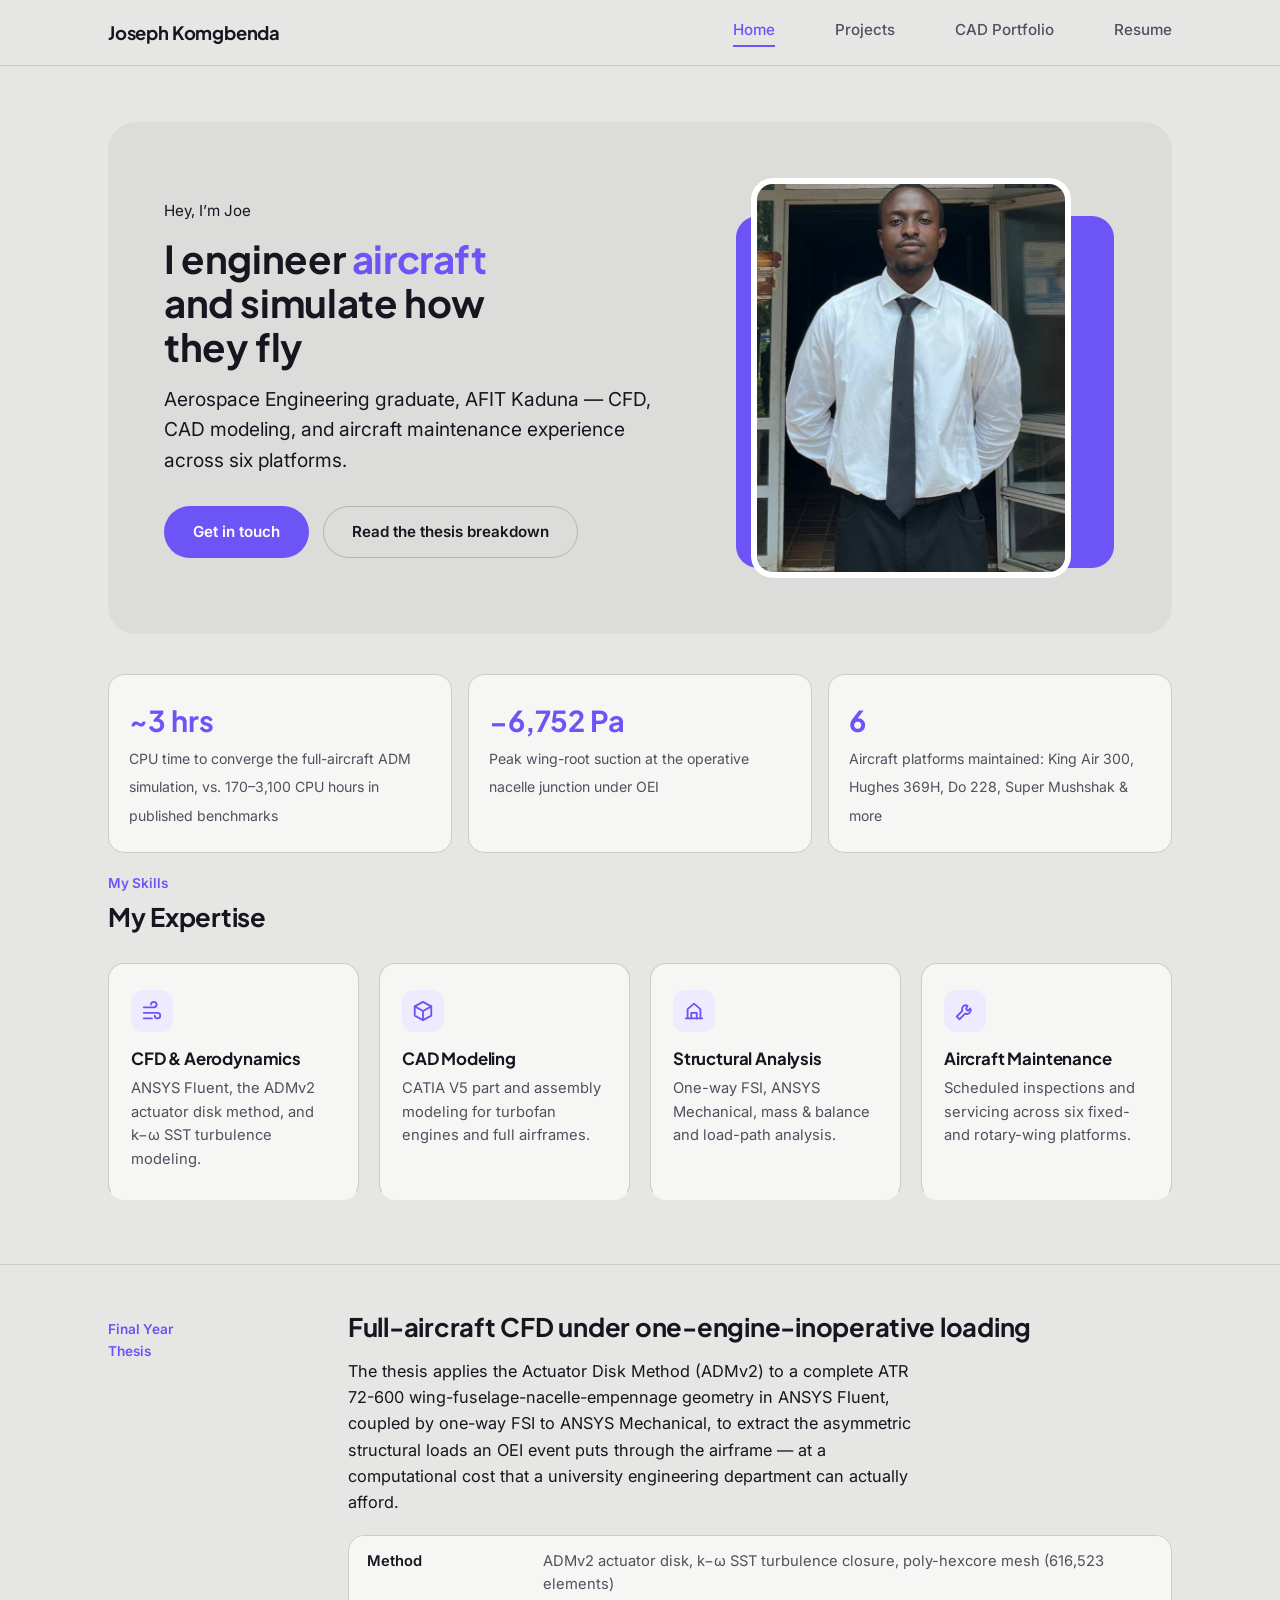
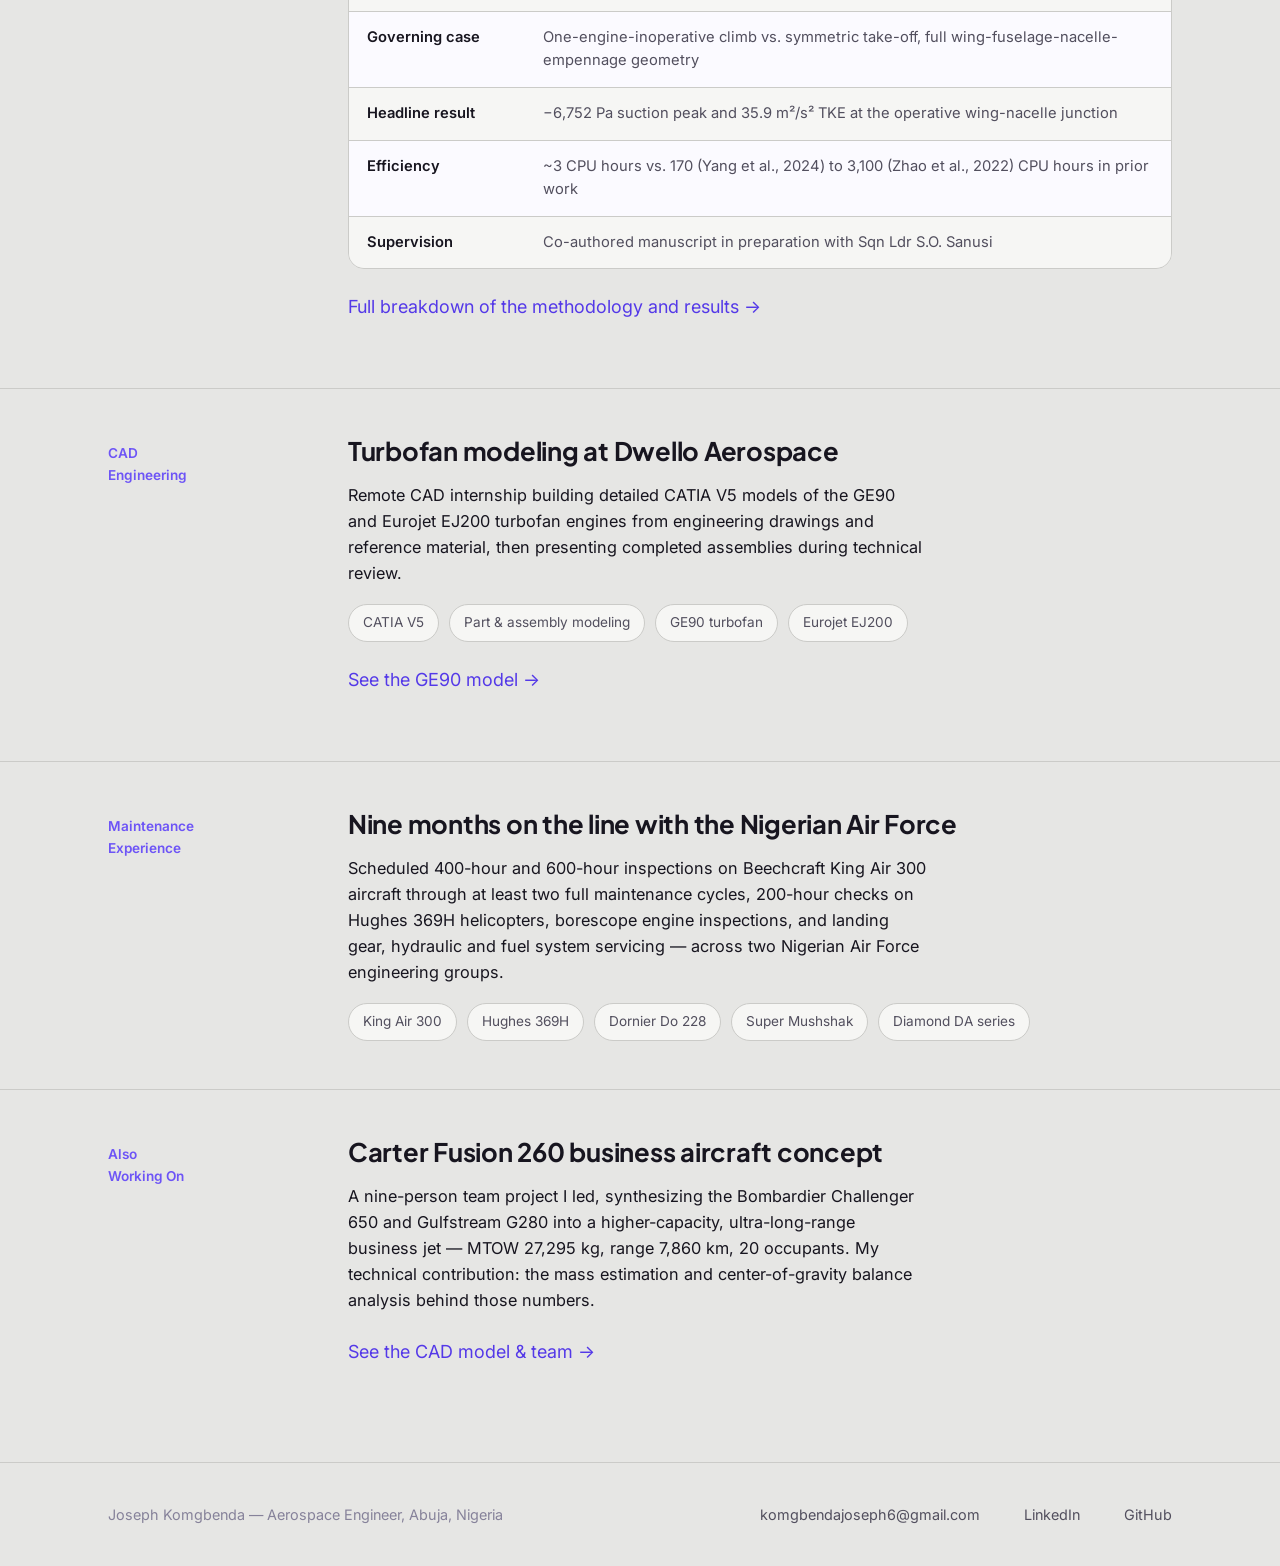
==== index.html @ 04c3daf7 "Update index.html" ====
<!DOCTYPE html>
<html lang="en">
<head>
<meta charset="UTF-8">
<meta name="viewport" content="width=device-width, initial-scale=1">
<title>Joseph Komgbenda— Aerospace Engineer</title>
<meta name="description" content="Aerospace engineering portfolio: CFD thesis on ATR 72-600 propeller slipstream aerodynamics, CAD engineering, and aircraft maintenance experience.">
<link rel="preconnect" href="https://fonts.googleapis.com">
<link rel="preconnect" href="https://fonts.gstatic.com" crossorigin>
<link href="https://fonts.googleapis.com/css2?family=Plus+Jakarta+Sans:wght@600;700;800&family=Inter:wght@400;500;600&family=IBM+Plex+Mono:wght@400;500&display=swap" rel="stylesheet">
<link rel="stylesheet" href="style.css">
</head>
<body>

<header class="site-header">
  <div class="header-inner">
    <a class="wordmark" href="index.html">Joseph Komgbenda</a>
    <nav class="site-nav">
      <a href="index.html" aria-current="page">Home</a>
      <a href="projects.html">Projects</a>
      <a href="cad-portfolio.html">CAD Portfolio</a>
      <a href="resume.html">Resume</a>
    </nav>
  </div>
</header>

<section class="hero">
  <div class="container">
    <div class="hero-panel">
      <div>
        <div class="kicker">Hey, I&rsquo;m Joe</div>
        <h1>I engineer <span class="accent-text">aircraft</span> and simulate how they fly</h1>
        <p class="role">Aerospace Engineering graduate, AFIT Kaduna &mdash; CFD, CAD modeling, and
          aircraft maintenance experience across six platforms.</p>
        <div class="cta-row">
          <a class="btn btn-primary" href="mailto:komgbendajoseph6@gmail.com">Get in touch</a>
          <a class="btn btn-secondary" href="project-atr72.html">Read the thesis breakdown</a>
        </div>
      </div>
      <div class="hero-photo-wrap">
        <img src="assets/joe-photo.jpg" alt="Komgbenda Joseph Oryiman">
      </div>
    </div>

    <div class="stat-strip">
      <div class="stat">
        <span class="value">~3 hrs</span>
        <span class="label">CPU time to converge the full-aircraft ADM simulation, vs. 170&ndash;3,100 CPU hours in published benchmarks</span>
      </div>
      <div class="stat">
        <span class="value">&minus;6,752 Pa</span>
        <span class="label">Peak wing-root suction at the operative nacelle junction under OEI</span>
      </div>
      <div class="stat">
        <span class="value">6</span>
        <span class="label">Aircraft platforms maintained: King Air 300, Hughes 369H, Do 228, Super Mushshak &amp; more</span>
      </div>
    </div>
  </div>
</section>

<section class="section section-tight">
  <div class="container">
    <div class="section-label">My Skills</div>
    <h2>My Expertise</h2>
    <div class="expertise-grid">
      <div class="expertise-card">
        <div class="icon">
          <svg viewBox="0 0 24 24" fill="none" stroke="currentColor" stroke-width="2" stroke-linecap="round"><path d="M3 8h11a3 3 0 1 0-3-3"/><path d="M3 14h15a3 3 0 1 1-3 3"/><path d="M3 20h9"/></svg>
        </div>
        <h3>CFD &amp; Aerodynamics</h3>
        <p>ANSYS Fluent, the ADMv2 actuator disk method, and k&minus;&omega; SST turbulence modeling.</p>
      </div>
      <div class="expertise-card">
        <div class="icon">
          <svg viewBox="0 0 24 24" fill="none" stroke="currentColor" stroke-width="2" stroke-linecap="round" stroke-linejoin="round"><path d="M12 2 3 7v10l9 5 9-5V7z"/><path d="M3 7l9 5 9-5"/><path d="M12 12v10"/></svg>
        </div>
        <h3>CAD Modeling</h3>
        <p>CATIA V5 part and assembly modeling for turbofan engines and full airframes.</p>
      </div>
      <div class="expertise-card">
        <div class="icon">
          <svg viewBox="0 0 24 24" fill="none" stroke="currentColor" stroke-width="2" stroke-linecap="round" stroke-linejoin="round"><path d="M3 20h18"/><path d="M5 20V10l7-6 7 6v10"/><path d="M9 20v-6h6v6"/></svg>
        </div>
        <h3>Structural Analysis</h3>
        <p>One-way FSI, ANSYS Mechanical, mass &amp; balance and load-path analysis.</p>
      </div>
      <div class="expertise-card">
        <div class="icon">
          <svg viewBox="0 0 24 24" fill="none" stroke="currentColor" stroke-width="2" stroke-linecap="round" stroke-linejoin="round"><path d="M14.7 6.3a4 4 0 0 0-5.4 5.4L3 18l3 3 6.3-6.3a4 4 0 0 0 5.4-5.4l-2.5 2.5-2-2z"/></svg>
        </div>
        <h3>Aircraft Maintenance</h3>
        <p>Scheduled inspections and servicing across six fixed- and rotary-wing platforms.</p>
      </div>
    </div>
  </div>
</section>

<section class="spec-block">
  <div class="container block-grid">
    <div class="block-label">Final Year<br>Thesis</div>
    <div class="block-body">
      <h2>Full-aircraft CFD under one-engine-inoperative loading</h2>
      <p class="lede">The thesis applies the Actuator Disk Method (ADMv2) to a complete ATR 72-600
        wing-fuselage-nacelle-empennage geometry in ANSYS Fluent, coupled by one-way FSI to
        ANSYS Mechanical, to extract the asymmetric structural loads an OEI event puts through
        the airframe &mdash; at a computational cost that a university engineering department can
        actually afford.</p>
      <ul class="result-list">
        <li><span class="k">Method</span><span class="v">ADMv2 actuator disk, k&minus;&omega; SST turbulence closure, poly-hexcore mesh (616,523 elements)</span></li>
        <li><span class="k">Governing case</span><span class="v">One-engine-inoperative climb vs. symmetric take-off, full wing-fuselage-nacelle-empennage geometry</span></li>
        <li><span class="k">Headline result</span><span class="v">&minus;6,752 Pa suction peak and 35.9 m&sup2;/s&sup2; TKE at the operative wing-nacelle junction</span></li>
        <li><span class="k">Efficiency</span><span class="v">~3 CPU hours vs. 170 (Yang et al., 2024) to 3,100 (Zhao et al., 2022) CPU hours in prior work</span></li>
        <li><span class="k">Supervision</span><span class="v">Co-authored manuscript in preparation with Sqn Ldr S.O. Sanusi</span></li>
      </ul>
      <p style="margin-top: 24px;"><a href="project-atr72.html">Full breakdown of the methodology and results &rarr;</a></p>
    </div>
  </div>
</section>

<section class="spec-block">
  <div class="container block-grid">
    <div class="block-label">CAD<br>Engineering</div>
    <div class="block-body">
      <h2>Turbofan modeling at Dwello Aerospace</h2>
      <p class="lede">Remote CAD internship building detailed CATIA V5 models of the GE90 and
        Eurojet EJ200 turbofan engines from engineering drawings and reference material, then
        presenting completed assemblies during technical review.</p>
      <div class="chip-row">
        <span class="chip">CATIA V5</span>
        <span class="chip">Part &amp; assembly modeling</span>
        <span class="chip">GE90 turbofan</span>
        <span class="chip">Eurojet EJ200</span>
      </div>
      <p style="margin-top: 24px;"><a href="cad-portfolio.html">See the GE90 model &rarr;</a></p>
    </div>
  </div>
</section>

<section class="spec-block">
  <div class="container block-grid">
    <div class="block-label">Maintenance<br>Experience</div>
    <div class="block-body">
      <h2>Nine months on the line with the Nigerian Air Force</h2>
      <p class="lede">Scheduled 400-hour and 600-hour inspections on Beechcraft King Air 300
        aircraft through at least two full maintenance cycles, 200-hour checks on Hughes 369H
        helicopters, borescope engine inspections, and landing gear, hydraulic and fuel system
        servicing &mdash; across two Nigerian Air Force engineering groups.</p>
      <div class="chip-row">
        <span class="chip">King Air 300</span>
        <span class="chip">Hughes 369H</span>
        <span class="chip">Dornier Do 228</span>
        <span class="chip">Super Mushshak</span>
        <span class="chip">Diamond DA series</span>
      </div>
    </div>
  </div>
</section>

<section class="spec-block" style="border-bottom: none;">
  <div class="container block-grid">
    <div class="block-label">Also<br>Working On</div>
    <div class="block-body">
      <h2>Carter Fusion 260 business aircraft concept</h2>
      <p class="lede">A nine-person team project I led, synthesizing the Bombardier Challenger 650
        and Gulfstream G280 into a higher-capacity, ultra-long-range business jet &mdash; MTOW
        27,295 kg, range 7,860 km, 20 occupants. My technical contribution: the mass estimation
        and center-of-gravity balance analysis behind those numbers.</p>
      <p style="margin-top: 24px;"><a href="project-carter260.html">See the CAD model &amp; team &rarr;</a></p>
    </div>
  </div>
</section>

<footer class="site-footer">
  <div class="container footer-inner">
    <p>Joseph Komgbenda &mdash; Aerospace Engineer, Abuja, Nigeria</p>
    <div class="footer-links">
      <a href="mailto:komgbendajoseph6@gmail.com">komgbendajoseph6@gmail.com</a>
      <a href="https://www.linkedin.com/in/joseph-komgbenda-38bb41287/" target="_blank" rel="noopener">LinkedIn</a>
      <a href="https://github.com/Joe47122" target="_blank" rel="noopener">GitHub</a>
    </div>
  </div>
</footer>

</body>
</html>
---- style.css ----
/* ============================================================
   Komgbenda Joseph Oryiman — portfolio site
   Design: white base, violet accent, soft rounded cards —
   friendly product-portfolio look over real aerospace content.
   ============================================================ */

:root {
  --bg: #e6e6e4;
  --bg-soft: #dcdcda;
  --bg-violet: #dfdfdd;
  --surface: #f6f6f4;
  --border: #cbcbc8;
  --border-strong: #b3b3af;

  --ink: #17151f;
  --ink-muted: #524f5e;
  --ink-faint: #86829a;

  --accent: #6d54f6;
  --accent-dark: #5439e8;
  --accent-bg: #efebfe;
  --accent-text: #5439e8;

  --ok: #1c9e75;

  --font-display: "Plus Jakarta Sans", -apple-system, BlinkMacSystemFont, sans-serif;
  --font-body: "Inter", -apple-system, BlinkMacSystemFont, sans-serif;
  --font-mono: "IBM Plex Mono", ui-monospace, Menlo, monospace;

  --max-width: 1120px;
  --radius: 16px;
}

* { box-sizing: border-box; }

html { scroll-behavior: smooth; }

@media (prefers-reduced-motion: reduce) {
  html { scroll-behavior: auto; }
  * { animation-duration: 0.01ms !important; transition-duration: 0.01ms !important; }
}

body {
  margin: 0;
  background: var(--bg);
  color: var(--ink);
  font-family: var(--font-body);
  font-size: 18px;
  line-height: 1.6;
  -webkit-font-smoothing: antialiased;
}

a { color: var(--accent-text); text-decoration: none; }
a:hover { text-decoration: underline; }

:focus-visible { outline: 2px solid var(--accent); outline-offset: 3px; }

img { max-width: 100%; display: block; }

h1, h2, h3 {
  font-family: var(--font-display);
  font-weight: 700;
  line-height: 1.12;
  margin: 0 0 0.4em 0;
  letter-spacing: -0.01em;
  color: var(--ink);
}

h1 { font-size: clamp(1.5rem, 3.1vw, 2.4rem); line-height: 1.14; }
h2 { font-size: clamp(1.3rem, 2.2vw, 1.6rem); }
h3 { font-size: clamp(1.05rem, 1.6vw, 1.2rem); }

p { max-width: 62ch; color: var(--ink-muted); }
p.lede { font-size: 1.02rem; color: var(--ink); max-width: 58ch; }

.container { max-width: var(--max-width); margin: 0 auto; padding: 0 28px; }

.accent-text { color: var(--accent); }

/* ---------------- Header / nav ---------------- */

.site-header {
  position: sticky;
  top: 0;
  background: rgba(230, 230, 228, 0.92);
  backdrop-filter: blur(8px);
  border-bottom: 1px solid var(--border);
  z-index: 10;
}

.header-inner {
  max-width: var(--max-width);
  margin: 0 auto;
  padding: 18px 28px;
  display: flex;
  align-items: center;
  justify-content: space-between;
  flex-wrap: wrap;
  gap: 12px;
}

.wordmark {
  font-family: var(--font-display);
  font-weight: 700;
  font-size: 1.15rem;
  color: var(--ink);
  letter-spacing: -0.01em;
}
.wordmark:hover { text-decoration: none; color: var(--accent); }

.site-nav { display: flex; align-items: center; gap: 30px; }
.site-nav a { margin-left: 30px; }
.site-nav a:first-child { margin-left: 0; }
.site-nav a {
  color: var(--ink-muted);
  font-size: 0.95rem;
  font-weight: 500;
  padding-bottom: 3px;
  border-bottom: 2px solid transparent;
}
.site-nav a:hover { color: var(--ink); text-decoration: none; }
.site-nav a[aria-current="page"] {
  color: var(--accent);
  border-bottom-color: var(--accent);
}

/* ---------------- Buttons ---------------- */

.btn {
  display: inline-block;
  padding: 13px 28px;
  font-family: var(--font-body);
  font-weight: 600;
  font-size: 0.95rem;
  border-radius: 999px;
  border: 1px solid transparent;
}
.btn:hover { text-decoration: none; }

.btn-primary { background: var(--accent); color: #ffffff; }
.btn-primary:hover { background: var(--accent-dark); }

.btn-secondary { background: transparent; border-color: var(--border-strong); color: var(--ink); }
.btn-secondary:hover { border-color: var(--accent); color: var(--accent); }

.cta-row { display: flex; gap: 14px; margin-top: 30px; flex-wrap: wrap; }

/* ---------------- Hero (index.html) ---------------- */

.hero {
  padding: 56px 0 0;
}

.hero-panel {
  background: var(--bg-soft);
  border-radius: 28px;
  padding: 56px;
  display: grid;
  grid-template-columns: 1.1fr 0.9fr;
  gap: 40px;
  align-items: center;
  position: relative;
  overflow: hidden;
}

@media (max-width: 820px) {
  .hero-panel { grid-template-columns: 1fr; padding: 36px 28px; border-radius: 20px; }
}

.hero-panel .kicker {
  color: var(--ink);
  font-size: 0.95rem;
  margin-bottom: 14px;
}

.hero-panel h1 { max-width: 13ch; }

.hero-panel .role {
  font-size: clamp(1.05rem, 2vw, 1.2rem);
  color: var(--ink);
  margin: 14px 0 0;
  max-width: 46ch;
}

.hero-photo-wrap {
  position: relative;
  display: flex;
  justify-content: center;
}

.hero-photo-wrap::before {
  content: "";
  position: absolute;
  inset: 6% 4%;
  background: var(--accent);
  border-radius: 22px;
  transform: translate(14px, 14px);
  z-index: 0;
}

.hero-photo-wrap img {
  position: relative;
  z-index: 1;
  width: 100%;
  max-width: 320px;
  aspect-ratio: 4 / 5;
  object-fit: cover;
  border-radius: 22px;
  border: 6px solid #ffffff;
}

.stat-strip {
  display: grid;
  grid-template-columns: repeat(3, 1fr);
  gap: 16px;
  margin: 40px 0 0;
}

.stat {
  background: var(--surface);
  border: 1px solid var(--border);
  border-radius: var(--radius);
  padding: 22px 20px;
}

.stat .value {
  font-family: var(--font-display);
  font-weight: 700;
  font-size: clamp(1.4rem, 2.6vw, 1.8rem);
  color: var(--accent);
  display: block;
}

.stat .label { color: var(--ink-muted); font-size: 0.88rem; margin-top: 6px; }

@media (max-width: 640px) { .stat-strip { grid-template-columns: 1fr; } }

/* ---------------- Section shell ---------------- */

.section { padding: 56px 0; border-bottom: 1px solid var(--border); }
.section:last-of-type { border-bottom: none; }
.section-tight { padding: 20px 0 64px; }
.section h2 { margin-bottom: 8px; }
.section .section-lede { margin-bottom: 32px; }

.section-label {
  font-size: 0.85rem;
  font-weight: 600;
  color: var(--accent);
  margin-bottom: 8px;
}

/* ---------------- Expertise cards (index.html) ---------------- */

.expertise-grid {
  display: grid;
  grid-template-columns: repeat(4, 1fr);
  gap: 20px;
  margin-top: 32px;
}

@media (max-width: 900px) { .expertise-grid { grid-template-columns: 1fr 1fr; } }
@media (max-width: 520px) { .expertise-grid { grid-template-columns: 1fr; } }

.expertise-card {
  background: var(--surface);
  border: 1px solid var(--border);
  border-radius: var(--radius);
  padding: 26px 22px;
  border-bottom: 3px solid transparent;
}
.expertise-card:hover { border-bottom-color: var(--accent); }

.expertise-card .icon {
  width: 42px;
  height: 42px;
  border-radius: 12px;
  background: var(--accent-bg);
  color: var(--accent);
  display: flex;
  align-items: center;
  justify-content: center;
  margin-bottom: 18px;
}
.expertise-card .icon svg { width: 22px; height: 22px; }

.expertise-card h3 { font-size: 1.05rem; margin-bottom: 8px; }
.expertise-card p { font-size: 0.92rem; margin: 0; }

/* ---------------- Spec block (project detail pages) ---------------- */

.spec-block { padding: 48px 0; border-bottom: 1px solid var(--border); }

.spec-block .block-grid {
  display: grid;
  grid-template-columns: 200px 1fr;
  gap: 40px;
}
@media (max-width: 720px) {
  .spec-block .block-grid { grid-template-columns: 1fr; gap: 14px; }
}

.spec-block .block-label {
  font-size: 0.85rem;
  font-weight: 600;
  color: var(--accent);
  padding-top: 6px;
}

.spec-block .block-body {}

.result-list {
  list-style: none;
  margin: 20px 0 0;
  padding: 0;
  display: grid;
  gap: 0;
  border: 1px solid var(--border);
  border-radius: var(--radius);
  overflow: hidden;
}

.result-list li {
  display: grid;
  grid-template-columns: 160px 1fr;
  gap: 16px;
  padding: 14px 18px;
  border-bottom: 1px solid var(--border);
  background: var(--surface);
}
.result-list li:last-child { border-bottom: none; }
.result-list li:nth-child(even) { background: #fbfaff; }

.result-list .k { color: var(--ink); font-weight: 600; font-size: 0.92rem; }
.result-list .v { color: var(--ink-muted); font-size: 0.92rem; }

@media (max-width: 560px) { .result-list li { grid-template-columns: 1fr; gap: 2px; } }

/* ---------------- Project / portfolio cards ---------------- */

.project-grid {
  display: grid;
  grid-template-columns: repeat(3, 1fr);
  gap: 22px;
  margin-top: 32px;
}
@media (max-width: 900px) { .project-grid { grid-template-columns: 1fr 1fr; } }
@media (max-width: 620px) { .project-grid { grid-template-columns: 1fr; } }

.project-card {
  background: var(--surface);
  border: 1px solid var(--border);
  border-radius: var(--radius);
  padding: 0;
  display: flex;
  flex-direction: column;
  overflow: hidden;
}

.project-card .thumb {
  aspect-ratio: 16 / 10;
  overflow: hidden;
  background: var(--bg-violet);
}
.project-card .thumb img { width: 100%; height: 100%; object-fit: cover; }

.project-card .thumb.thumb-placeholder {
  display: flex;
  align-items: center;
  justify-content: center;
  color: var(--accent);
  font-family: var(--font-display);
  font-weight: 700;
  font-size: 2rem;
}

.project-card .card-body { padding: 24px; display: flex; flex-direction: column; flex: 1; }

.project-card .tag { font-size: 0.8rem; font-weight: 600; color: var(--accent); margin-bottom: 10px; }

.project-card h3 { margin-bottom: 8px; font-size: 1.1rem; }

.project-card p { font-size: 0.92rem; margin-bottom: 18px; }

.project-card .card-link { margin-top: auto; font-weight: 600; font-size: 0.9rem; }

.status-note {
  display: inline-block;
  font-size: 0.78rem;
  font-weight: 600;
  color: var(--ink-muted);
  background: var(--bg-violet);
  padding: 4px 11px;
  border-radius: 999px;
  margin-bottom: 14px;
}

/* ---------------- Platform / skill chips ---------------- */

.chip-row { display: flex; flex-wrap: wrap; gap: 10px; margin-top: 18px; }

.chip {
  border: 1px solid var(--border);
  background: var(--surface);
  color: var(--ink-muted);
  font-size: 0.85rem;
  padding: 7px 14px;
  border-radius: 999px;
}

/* ---------------- Image gallery ---------------- */

.gallery {
  display: grid;
  grid-template-columns: repeat(2, 1fr);
  gap: 16px;
  margin-top: 28px;
}

.gallery figure { margin: 0; border-radius: var(--radius); overflow: hidden; border: 1px solid var(--border); background: var(--surface); }

.gallery img { width: 100%; height: 100%; object-fit: cover; aspect-ratio: 4 / 3; }

.gallery figcaption { font-size: 0.85rem; color: var(--ink-muted); padding: 12px 16px; }

.gallery .wide { grid-column: 1 / -1; }
.gallery .wide img { aspect-ratio: 16 / 7; }

@media (max-width: 640px) { .gallery { grid-template-columns: 1fr; } }

.placeholder-tile {
  background: var(--bg-violet);
  border: 1px dashed var(--border-strong);
  border-radius: var(--radius);
  aspect-ratio: 4 / 3;
  display: flex;
  align-items: center;
  justify-content: center;
  color: var(--ink-faint);
  font-size: 0.85rem;
  text-align: center;
  padding: 20px;
}

/* ---------------- Resume page ---------------- */

.resume-panel {
  margin-top: 36px;
  padding: 30px;
  background: var(--bg-soft);
  border-radius: var(--radius);
  display: flex;
  align-items: center;
  justify-content: space-between;
  gap: 24px;
  flex-wrap: wrap;
}

.resume-panel .filename { color: var(--ink-muted); font-size: 0.9rem; }

/* ---------------- Footer ---------------- */

.site-footer { border-top: 1px solid var(--border); padding: 40px 0; margin-top: 30px; }

.footer-inner {
  display: flex;
  justify-content: space-between;
  align-items: center;
  flex-wrap: wrap;
  gap: 14px;
}

.footer-inner p { margin: 0; color: var(--ink-faint); font-size: 0.9rem; }

.footer-links { display: flex; gap: 22px; font-size: 0.9rem; }
.footer-links a { color: var(--ink-muted); margin-left: 22px; }
.footer-links a:first-child { margin-left: 0; }
.footer-links a:hover { color: var(--accent); }

/* ---------------- Generic page header (non-home pages) ---------------- */

.page-head { padding: 56px 0 8px; }

.page-head .kicker { color: var(--accent); font-weight: 600; font-size: 0.9rem; margin-bottom: 14px; }

.two-col { display: grid; grid-template-columns: 1.1fr 0.9fr; gap: 50px; }
@media (max-width: 780px) { .two-col { grid-template-columns: 1fr; } }
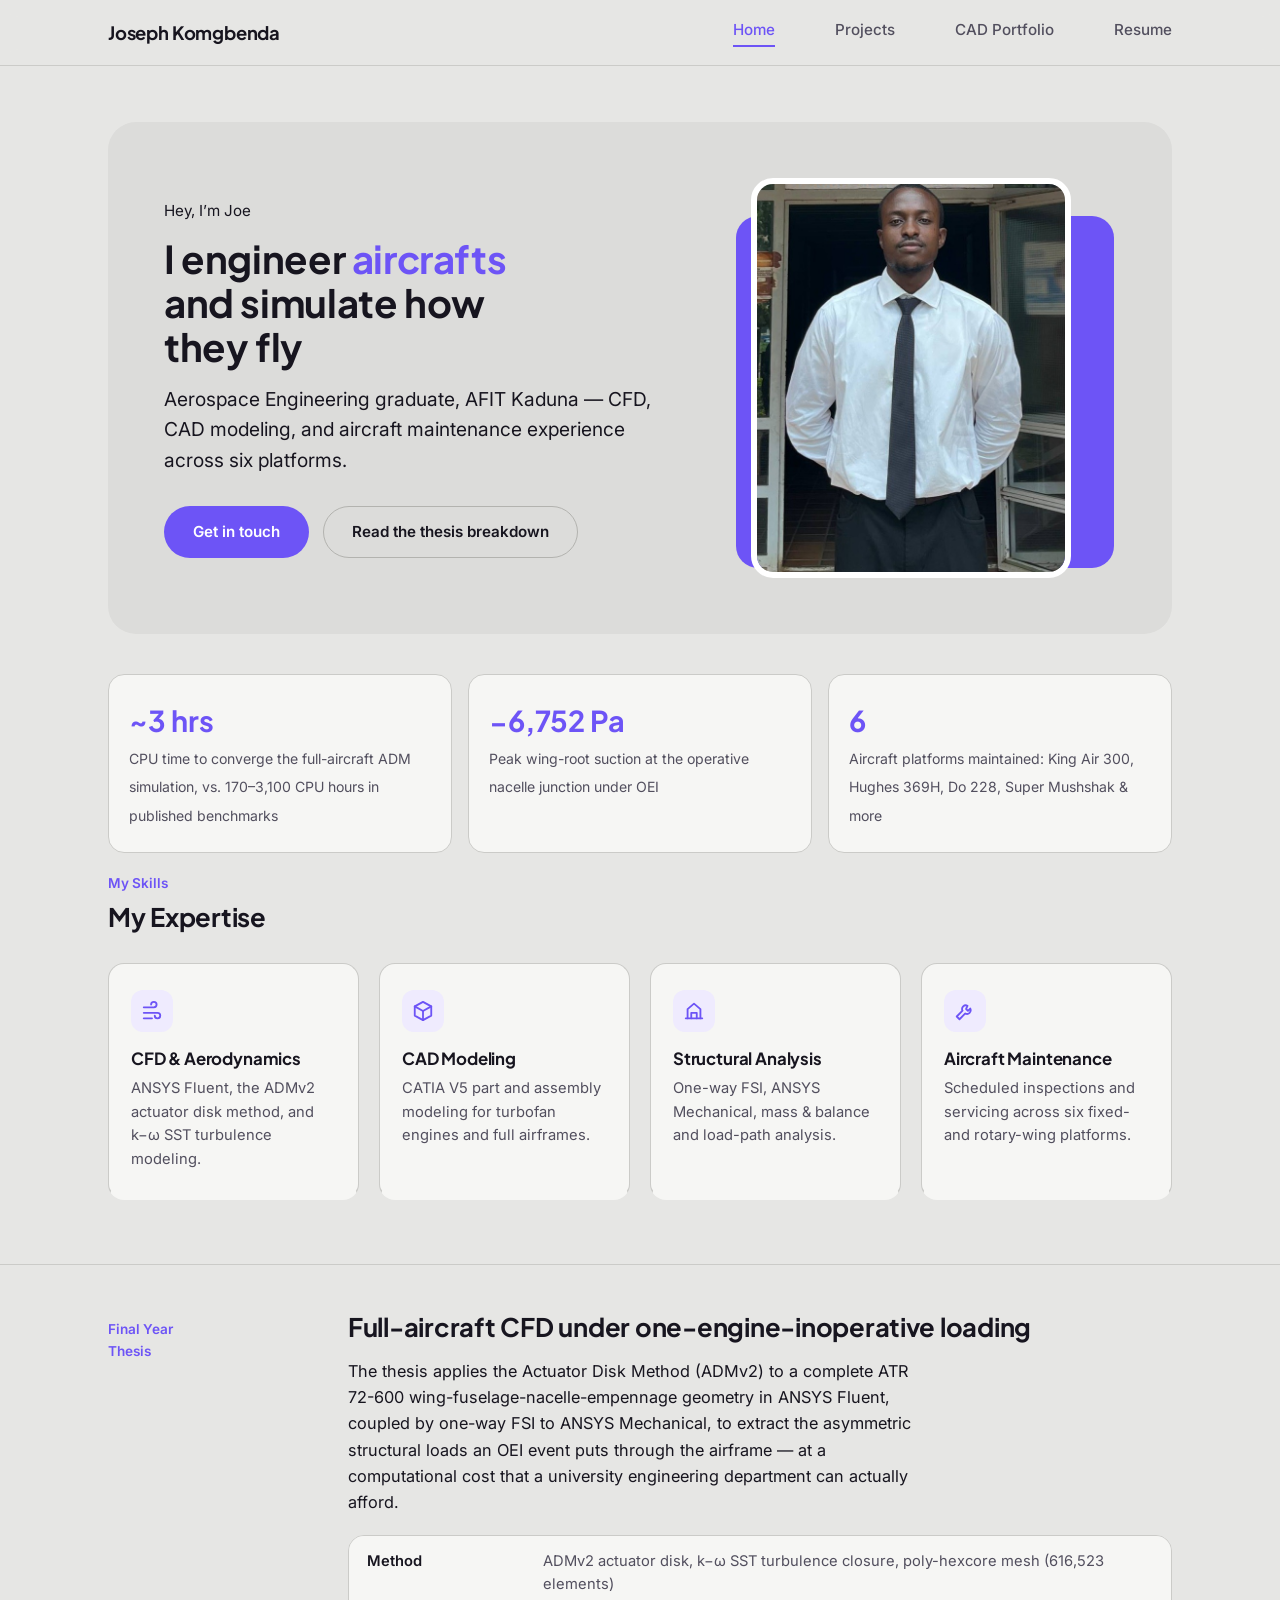
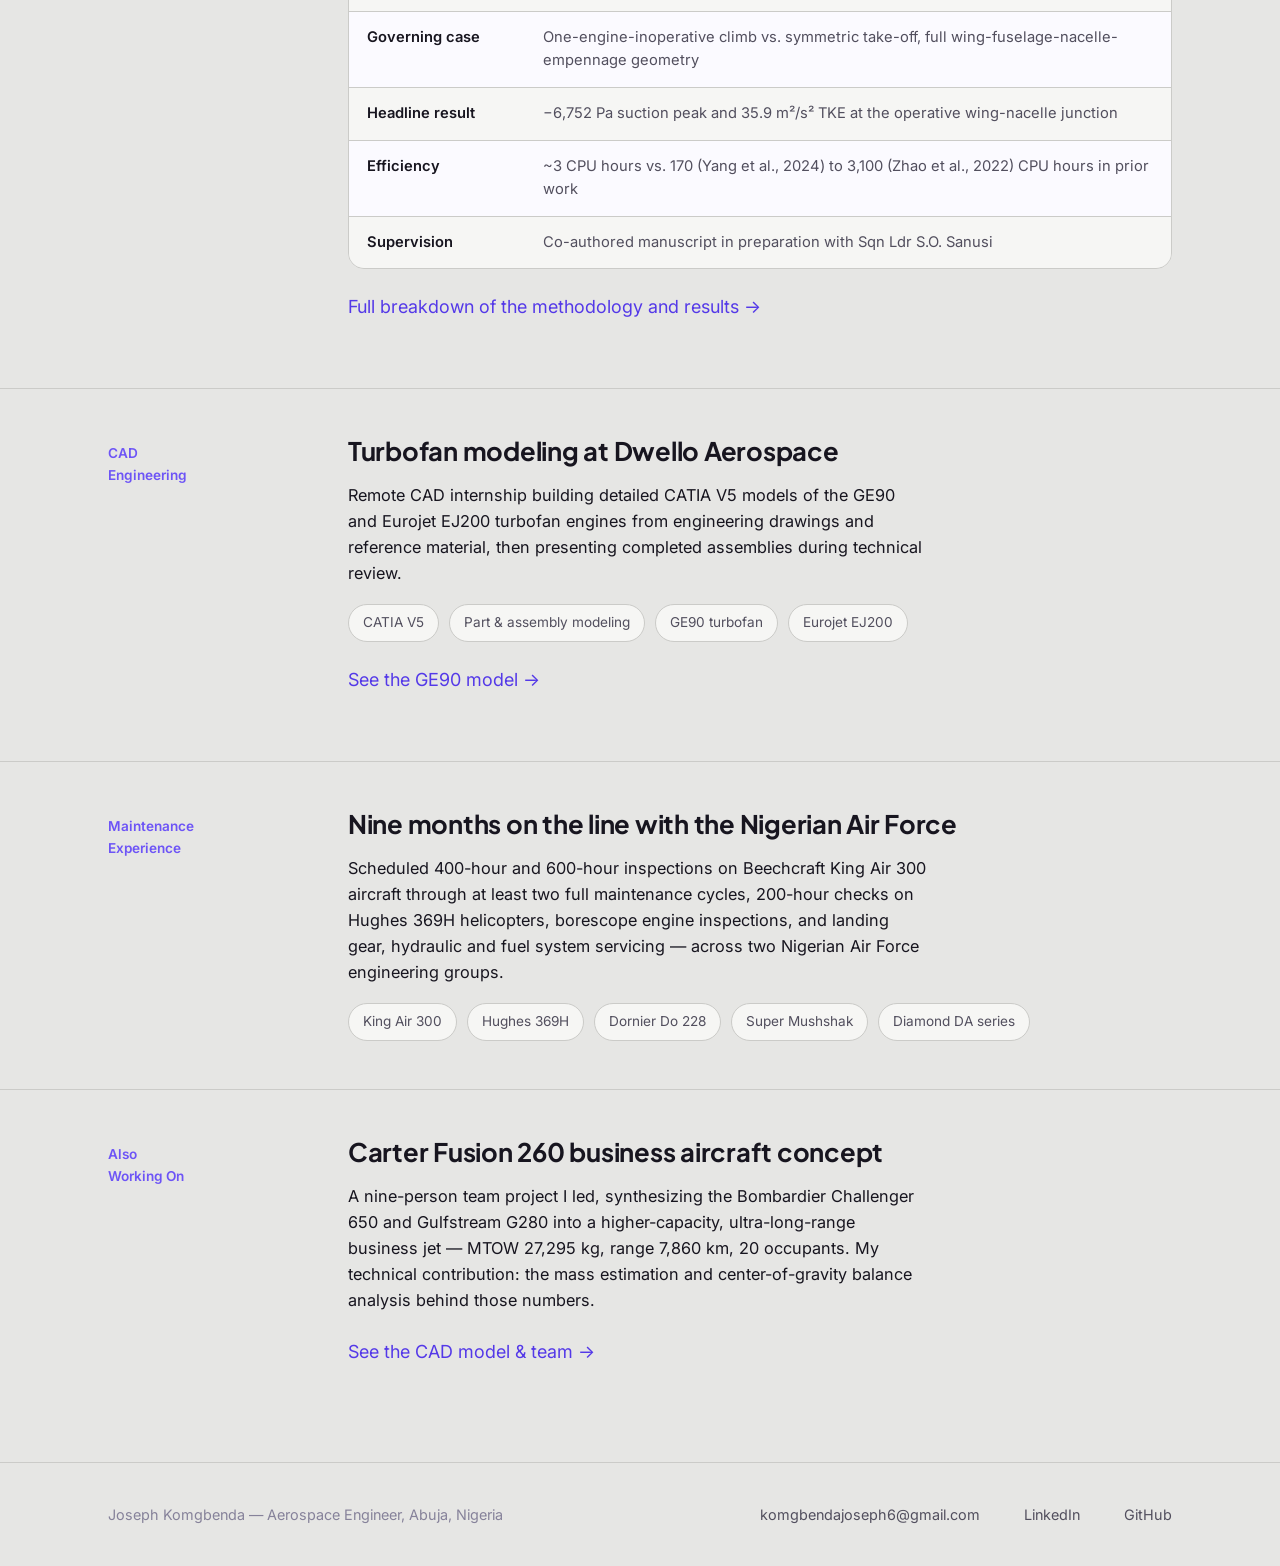
==== commit 84b1ce52: "Update index.html" ====
--- a/index.html
+++ b/index.html
@@ -29,7 +29,7 @@
     <div class="hero-panel">
       <div>
         <div class="kicker">Hey, I&rsquo;m Joe</div>
-        <h1>I engineer <span class="accent-text">aircraft</span> and simulate how they fly</h1>
+        <h1>I engineer <span class="accent-text">aircrafts</span> and simulate how they fly</h1>
         <p class="role">Aerospace Engineering graduate, AFIT Kaduna &mdash; CFD, CAD modeling, and
           aircraft maintenance experience across six platforms.</p>
         <div class="cta-row">
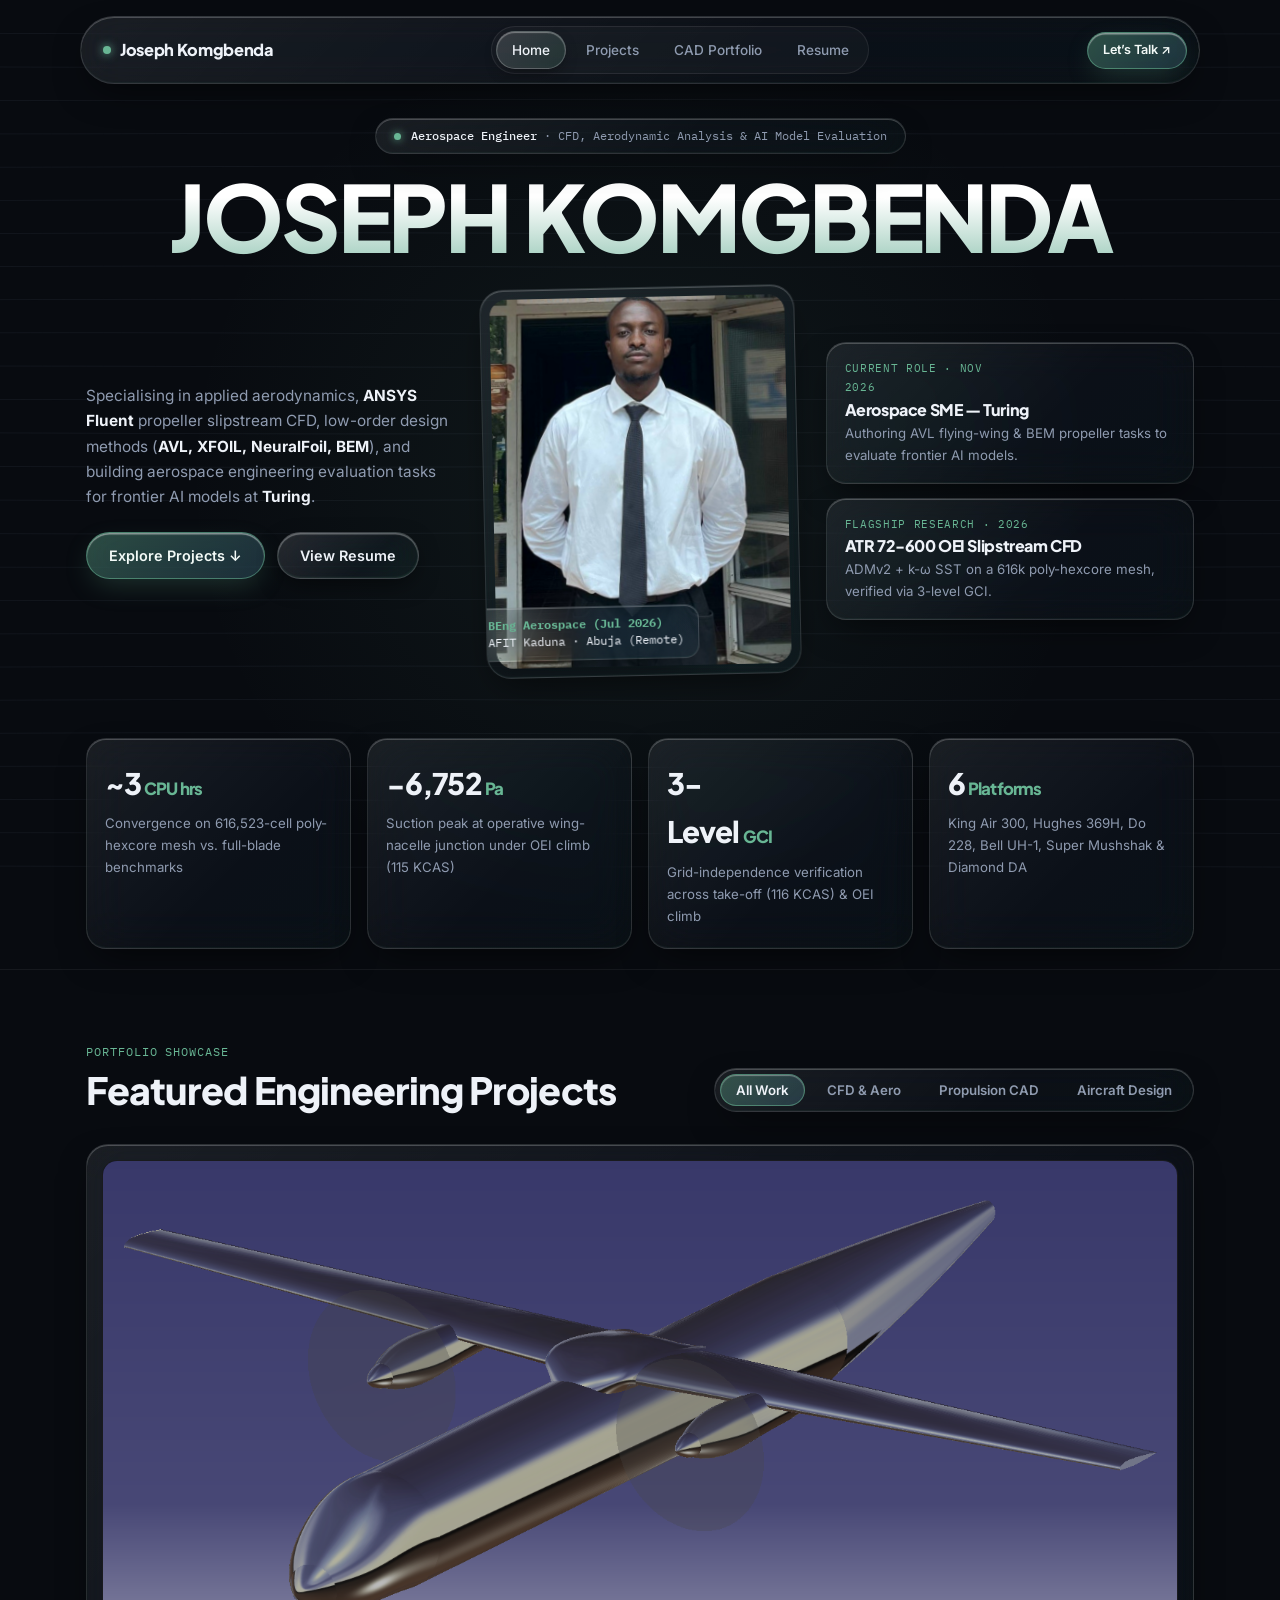
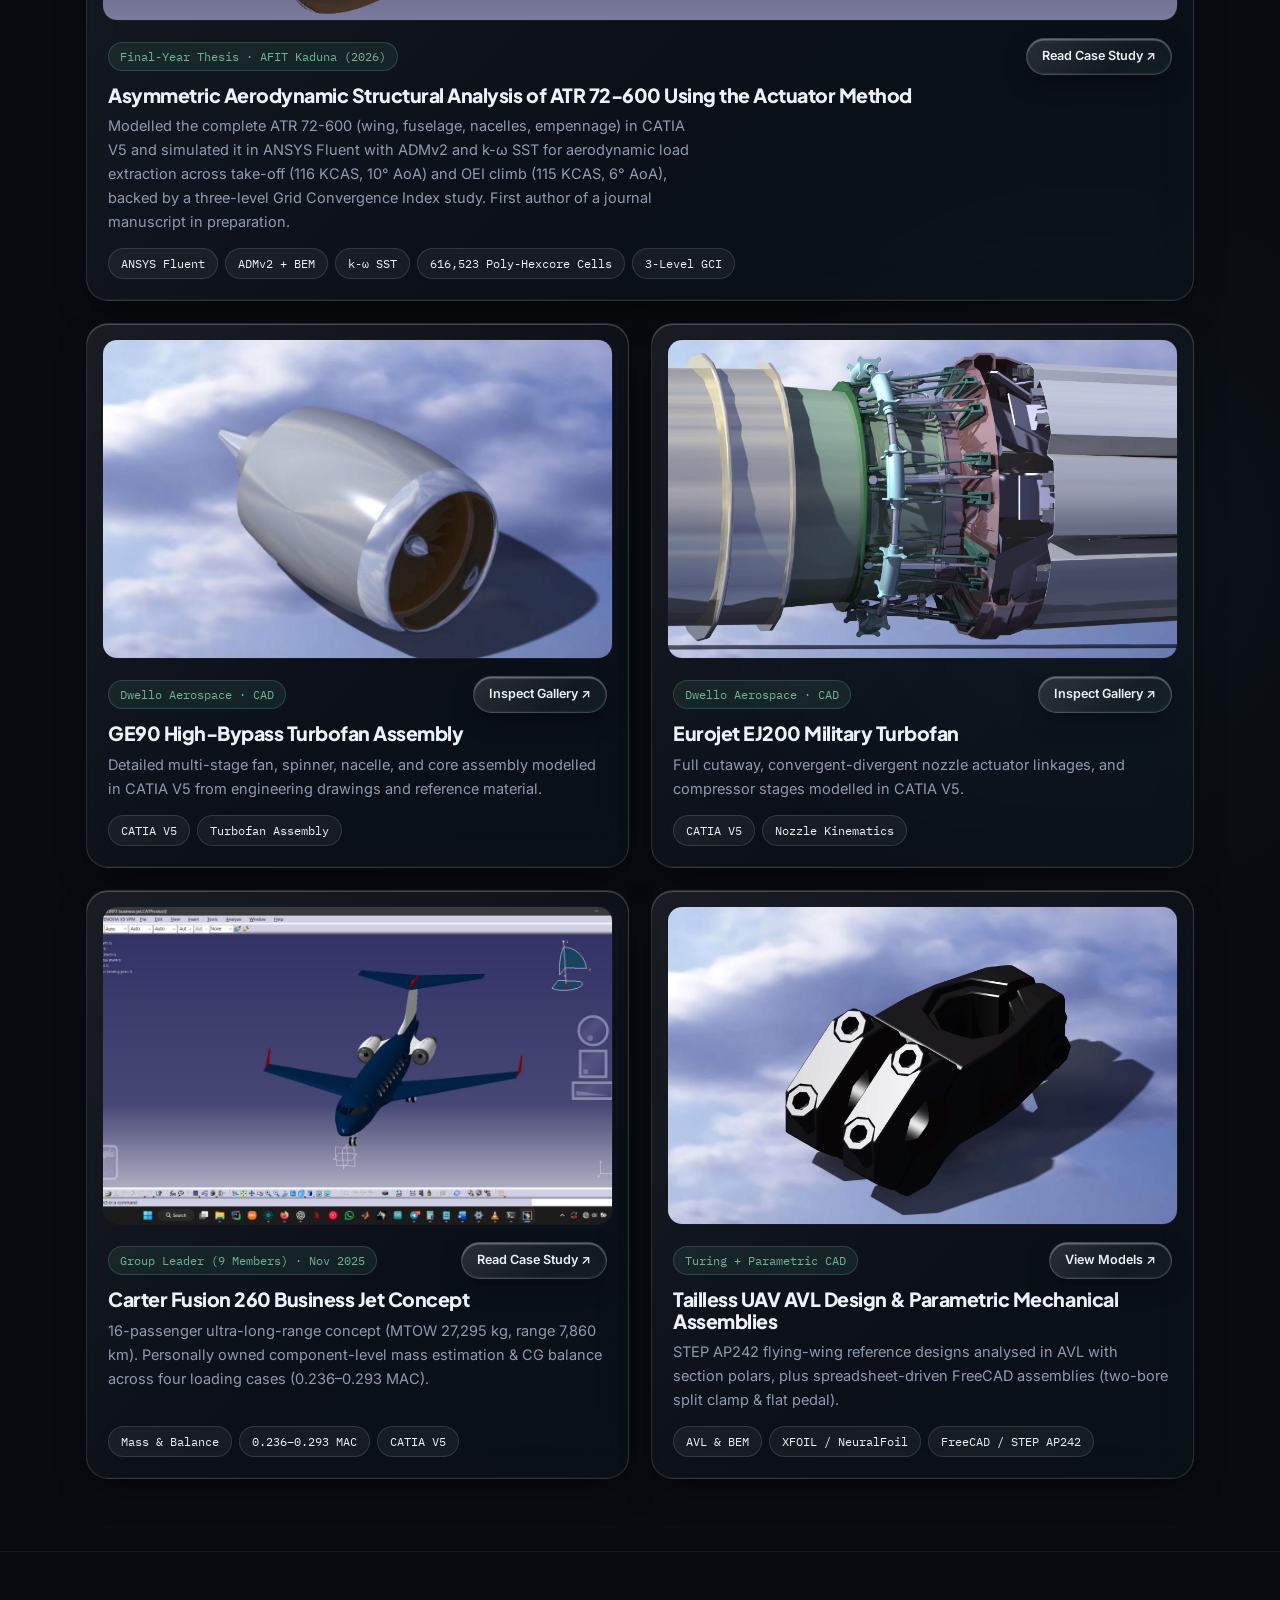
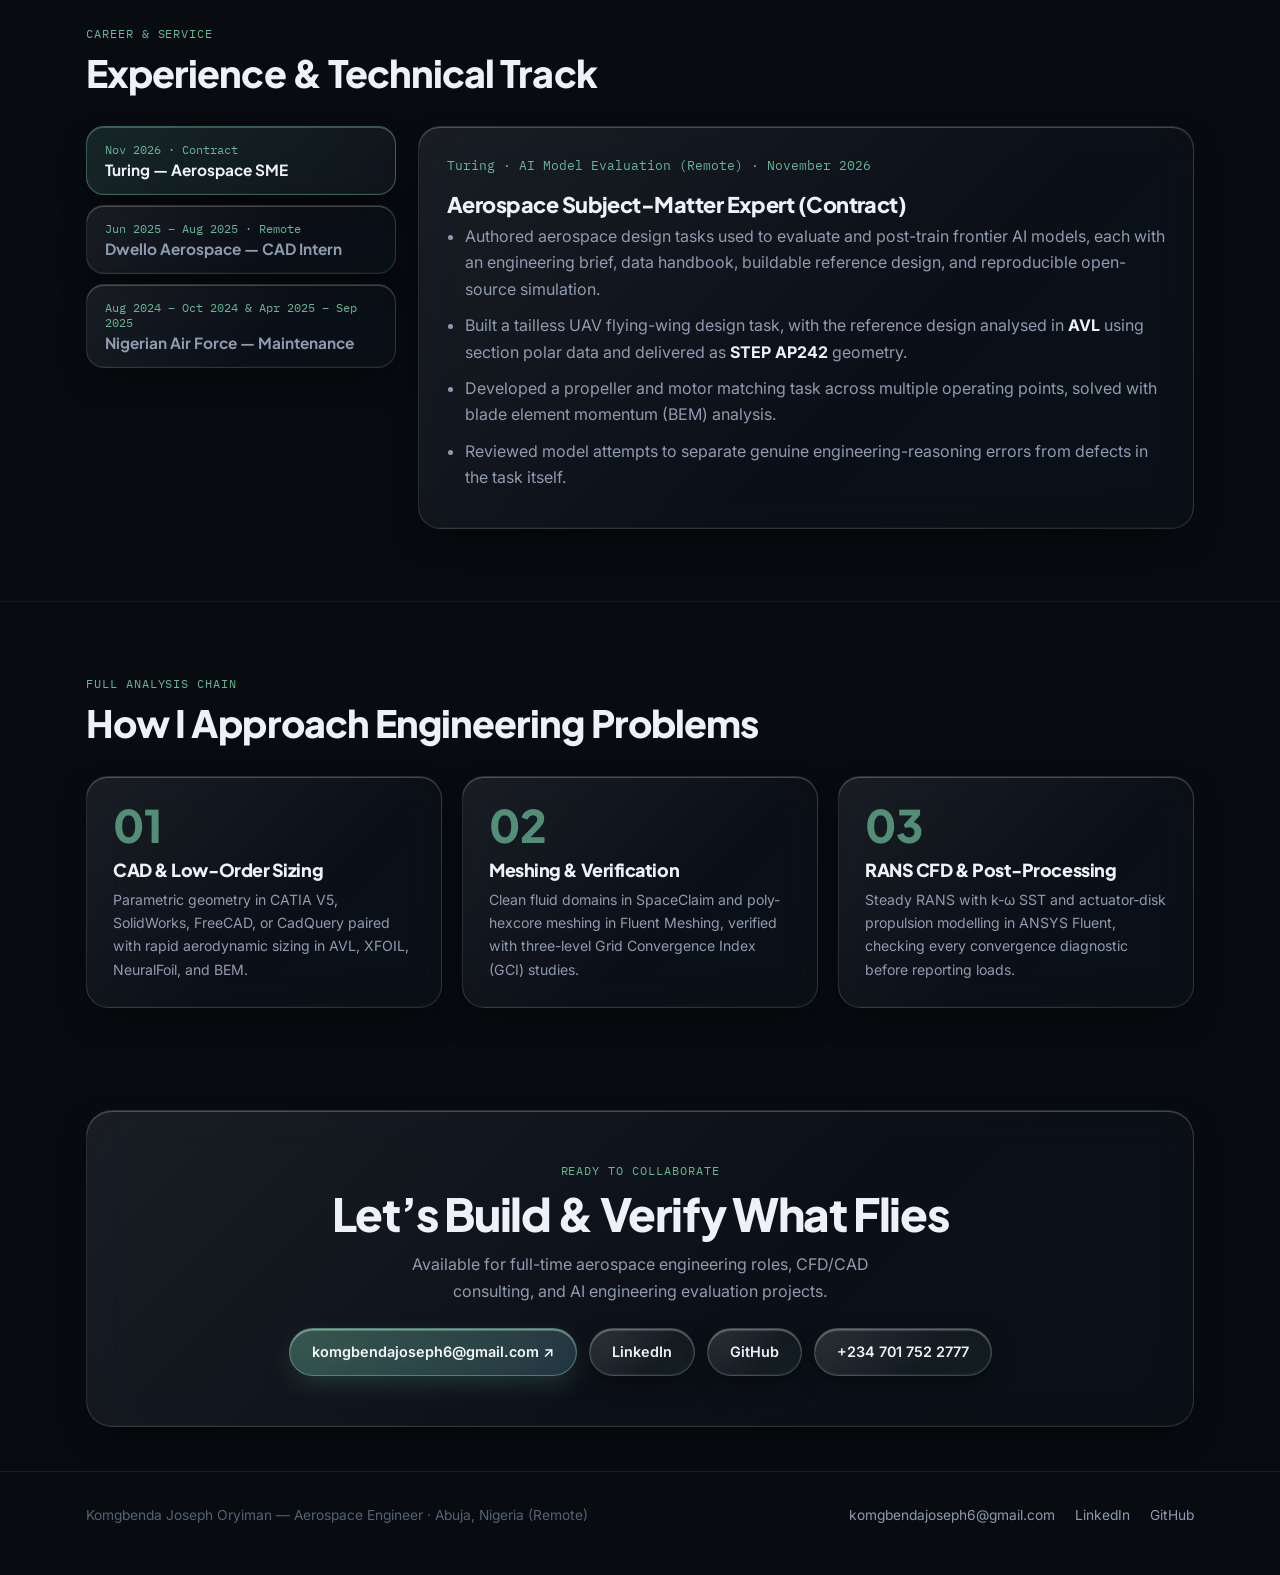
==== commit ca7e2c44: "Redesign portfolio with interactive airflow canvas, liquid-glass UI, and updated resume" ====
--- a/index.html
+++ b/index.html
@@ -3,184 +3,349 @@
 <head>
 <meta charset="UTF-8">
 <meta name="viewport" content="width=device-width, initial-scale=1">
-<title>Joseph Komgbenda— Aerospace Engineer</title>
-<meta name="description" content="Aerospace engineering portfolio: CFD thesis on ATR 72-600 propeller slipstream aerodynamics, CAD engineering, and aircraft maintenance experience.">
+<title>Komgbenda Joseph Oryiman — Aerospace Engineer | CFD, CAD &amp; AI Model Evaluation</title>
+<meta name="description" content="Aerospace engineering portfolio of Komgbenda Joseph Oryiman: ATR 72-600 propeller slipstream CFD, AVL/XFOIL/BEM low-order aerodynamics, CATIA V5 turbofan modeling, and AI model evaluation.">
 <link rel="preconnect" href="https://fonts.googleapis.com">
 <link rel="preconnect" href="https://fonts.gstatic.com" crossorigin>
-<link href="https://fonts.googleapis.com/css2?family=Plus+Jakarta+Sans:wght@600;700;800&family=Inter:wght@400;500;600&family=IBM+Plex+Mono:wght@400;500&display=swap" rel="stylesheet">
+<link href="https://fonts.googleapis.com/css2?family=Plus+Jakarta+Sans:wght@600;700;800&family=Inter:wght@400;500;600&family=IBM+Plex+Mono:wght@400;500;600&display=swap" rel="stylesheet">
 <link rel="stylesheet" href="style.css">
 </head>
 <body>
 
-<header class="site-header">
-  <div class="header-inner">
-    <a class="wordmark" href="index.html">Joseph Komgbenda</a>
-    <nav class="site-nav">
-      <a href="index.html" aria-current="page">Home</a>
-      <a href="projects.html">Projects</a>
-      <a href="cad-portfolio.html">CAD Portfolio</a>
-      <a href="resume.html">Resume</a>
+<canvas id="airflow-canvas"></canvas>
+
+<div class="page-content">
+  <div class="nav-shell">
+    <nav class="top-pill liquid-glass">
+      <a class="brand" href="index.html">
+        <span class="brand-dot"></span>
+        Joseph Komgbenda
+      </a>
+      <div class="nav-tabs">
+        <a class="nav-tab active" href="index.html" aria-current="page">Home</a>
+        <a class="nav-tab" href="projects.html">Projects</a>
+        <a class="nav-tab" href="cad-portfolio.html">CAD Portfolio</a>
+        <a class="nav-tab" href="resume.html">Resume</a>
+      </div>
+      <a class="liquid-btn primary sm" href="#contact">Let’s Talk ↗</a>
     </nav>
   </div>
-</header>
-
-<section class="hero">
-  <div class="container">
-    <div class="hero-panel">
-      <div>
-        <div class="kicker">Hey, I&rsquo;m Joe</div>
-        <h1>I engineer <span class="accent-text">aircrafts</span> and simulate how they fly</h1>
-        <p class="role">Aerospace Engineering graduate, AFIT Kaduna &mdash; CFD, CAD modeling, and
-          aircraft maintenance experience across six platforms.</p>
-        <div class="cta-row">
-          <a class="btn btn-primary" href="mailto:komgbendajoseph6@gmail.com">Get in touch</a>
-          <a class="btn btn-secondary" href="project-atr72.html">Read the thesis breakdown</a>
-        </div>
-      </div>
-      <div class="hero-photo-wrap">
-        <img src="assets/joe-photo.jpg" alt="Komgbenda Joseph Oryiman">
-      </div>
-    </div>
-
-    <div class="stat-strip">
-      <div class="stat">
-        <span class="value">~3 hrs</span>
-        <span class="label">CPU time to converge the full-aircraft ADM simulation, vs. 170&ndash;3,100 CPU hours in published benchmarks</span>
-      </div>
-      <div class="stat">
-        <span class="value">&minus;6,752 Pa</span>
-        <span class="label">Peak wing-root suction at the operative nacelle junction under OEI</span>
-      </div>
-      <div class="stat">
-        <span class="value">6</span>
-        <span class="label">Aircraft platforms maintained: King Air 300, Hughes 369H, Do 228, Super Mushshak &amp; more</span>
+
+  <header class="hero" id="home">
+    <div class="wrap">
+      <div class="hero-kicker liquid-glass">
+        <span class="pulse-dot"></span>
+        <span><b>Aerospace Engineer</b> · CFD, Aerodynamic Analysis &amp; AI Model Evaluation</span>
+      </div>
+      <h1 class="hero-banner-name">JOSEPH KOMGBENDA</h1>
+
+      <div class="hero-stage">
+        <div class="hero-left">
+          <p>
+            Specialising in applied aerodynamics, <b>ANSYS Fluent</b> propeller slipstream CFD,
+            low-order design methods (<b>AVL, XFOIL, NeuralFoil, BEM</b>), and building aerospace
+            engineering evaluation tasks for frontier AI models at <b>Turing</b>.
+          </p>
+          <div style="display:flex; gap:12px; flex-wrap:wrap;">
+            <a class="liquid-btn primary" href="projects.html">Explore Projects ↓</a>
+            <a class="liquid-btn" href="resume.html">View Resume</a>
+          </div>
+        </div>
+
+        <div class="portrait-card liquid-glass">
+          <img src="assets/joe-photo.jpg" alt="Komgbenda Joseph Oryiman">
+          <div class="floating-badge liquid-glass">
+            <b>BEng Aerospace (Jul 2026)</b><br>
+            AFIT Kaduna · Abuja (Remote)
+          </div>
+        </div>
+
+        <div class="hero-right">
+          <a class="spec-pill-card liquid-glass" href="resume.html">
+            <div class="eyebrow">
+              <span>Current Role · Nov 2026</span>
+              <span class="telemetry-hint">AVL · BEM · STEP AP242</span>
+            </div>
+            <h3>Aerospace SME — Turing</h3>
+            <p>Authoring AVL flying-wing &amp; BEM propeller tasks to evaluate frontier AI models.</p>
+          </a>
+          <a class="spec-pill-card liquid-glass" href="project-atr72.html">
+            <div class="eyebrow">
+              <span>Flagship Research · 2026</span>
+              <span class="telemetry-hint">115–116 KCAS · RANS</span>
+            </div>
+            <h3>ATR 72-600 OEI Slipstream CFD</h3>
+            <p>ADMv2 + k-&omega; SST on a 616k poly-hexcore mesh, verified via 3-level GCI.</p>
+          </a>
+        </div>
+      </div>
+    </div>
+  </header>
+
+  <div class="wrap">
+    <div class="stats-grid">
+      <div class="stat-card liquid-glass">
+        <div class="stat-top">
+          <div class="stat-val">~3<span>CPU hrs</span></div>
+          <span class="telemetry-hint">vs. 170–3,100h</span>
+        </div>
+        <div class="stat-lbl">Convergence on 616,523-cell poly-hexcore mesh vs. full-blade benchmarks</div>
+      </div>
+      <div class="stat-card liquid-glass">
+        <div class="stat-top">
+          <div class="stat-val">&minus;6,752<span>Pa</span></div>
+          <span class="telemetry-hint">TKE 35.9 m&sup2;/s&sup2;</span>
+        </div>
+        <div class="stat-lbl">Suction peak at operative wing-nacelle junction under OEI climb (115 KCAS)</div>
+      </div>
+      <div class="stat-card liquid-glass">
+        <div class="stat-top">
+          <div class="stat-val">3-Level<span>GCI</span></div>
+          <span class="telemetry-hint">AoA 6&deg; &amp; 10&deg;</span>
+        </div>
+        <div class="stat-lbl">Grid-independence verification across take-off (116 KCAS) &amp; OEI climb</div>
+      </div>
+      <div class="stat-card liquid-glass">
+        <div class="stat-top">
+          <div class="stat-val">6<span>Platforms</span></div>
+          <span class="telemetry-hint">307 EAG · 431 EG</span>
+        </div>
+        <div class="stat-lbl">King Air 300, Hughes 369H, Do 228, Bell UH-1, Super Mushshak &amp; Diamond DA</div>
       </div>
     </div>
   </div>
-</section>
-
-<section class="section section-tight">
-  <div class="container">
-    <div class="section-label">My Skills</div>
-    <h2>My Expertise</h2>
-    <div class="expertise-grid">
-      <div class="expertise-card">
-        <div class="icon">
-          <svg viewBox="0 0 24 24" fill="none" stroke="currentColor" stroke-width="2" stroke-linecap="round"><path d="M3 8h11a3 3 0 1 0-3-3"/><path d="M3 14h15a3 3 0 1 1-3 3"/><path d="M3 20h9"/></svg>
-        </div>
-        <h3>CFD &amp; Aerodynamics</h3>
-        <p>ANSYS Fluent, the ADMv2 actuator disk method, and k&minus;&omega; SST turbulence modeling.</p>
-      </div>
-      <div class="expertise-card">
-        <div class="icon">
-          <svg viewBox="0 0 24 24" fill="none" stroke="currentColor" stroke-width="2" stroke-linecap="round" stroke-linejoin="round"><path d="M12 2 3 7v10l9 5 9-5V7z"/><path d="M3 7l9 5 9-5"/><path d="M12 12v10"/></svg>
-        </div>
-        <h3>CAD Modeling</h3>
-        <p>CATIA V5 part and assembly modeling for turbofan engines and full airframes.</p>
-      </div>
-      <div class="expertise-card">
-        <div class="icon">
-          <svg viewBox="0 0 24 24" fill="none" stroke="currentColor" stroke-width="2" stroke-linecap="round" stroke-linejoin="round"><path d="M3 20h18"/><path d="M5 20V10l7-6 7 6v10"/><path d="M9 20v-6h6v6"/></svg>
-        </div>
-        <h3>Structural Analysis</h3>
-        <p>One-way FSI, ANSYS Mechanical, mass &amp; balance and load-path analysis.</p>
-      </div>
-      <div class="expertise-card">
-        <div class="icon">
-          <svg viewBox="0 0 24 24" fill="none" stroke="currentColor" stroke-width="2" stroke-linecap="round" stroke-linejoin="round"><path d="M14.7 6.3a4 4 0 0 0-5.4 5.4L3 18l3 3 6.3-6.3a4 4 0 0 0 5.4-5.4l-2.5 2.5-2-2z"/></svg>
-        </div>
-        <h3>Aircraft Maintenance</h3>
-        <p>Scheduled inspections and servicing across six fixed- and rotary-wing platforms.</p>
+
+  <section class="sec" id="projects">
+    <div class="wrap">
+      <div class="sec-head">
+        <div>
+          <span class="sec-tag">Portfolio Showcase</span>
+          <h2>Featured Engineering Projects</h2>
+        </div>
+        <div class="filter-bar liquid-glass" role="tablist">
+          <button class="filter-pill active" data-filter="all">All Work</button>
+          <button class="filter-pill" data-filter="cfd">CFD &amp; Aero</button>
+          <button class="filter-pill" data-filter="cad">Propulsion CAD</button>
+          <button class="filter-pill" data-filter="design">Aircraft Design</button>
+        </div>
+      </div>
+
+      <div class="proj-grid">
+        <article class="proj-card wide liquid-glass" data-cat="cfd">
+          <div class="proj-thumb">
+            <img src="assets/atr-model ansys.png" alt="ATR 72-600 CATIA V5 and ANSYS Fluent model">
+          </div>
+          <div class="proj-body">
+            <div class="proj-meta">
+              <span class="proj-tag">Final-Year Thesis · AFIT Kaduna (2026)</span>
+              <a class="liquid-btn sm" href="project-atr72.html">Read Case Study ↗</a>
+            </div>
+            <h3>Asymmetric Aerodynamic Structural Analysis of ATR 72-600 Using the Actuator Method</h3>
+            <p>
+              Modelled the complete ATR 72-600 (wing, fuselage, nacelles, empennage) in CATIA V5 and simulated it in ANSYS Fluent
+              with ADMv2 and k-&omega; SST for aerodynamic load extraction across take-off (116 KCAS, 10&deg; AoA) and OEI climb
+              (115 KCAS, 6&deg; AoA), backed by a three-level Grid Convergence Index study. First author of a journal manuscript in preparation.
+            </p>
+            <div class="chip-list">
+              <span class="glass-chip">ANSYS Fluent</span>
+              <span class="glass-chip">ADMv2 + BEM</span>
+              <span class="glass-chip">k-&omega; SST</span>
+              <span class="glass-chip">616,523 Poly-Hexcore Cells</span>
+              <span class="glass-chip">3-Level GCI</span>
+            </div>
+          </div>
+        </article>
+
+        <article class="proj-card liquid-glass" data-cat="cad">
+          <div class="proj-thumb">
+            <img src="assets/ge90-iso.jpg" alt="GE90 Turbofan CATIA V5">
+          </div>
+          <div class="proj-body">
+            <div class="proj-meta">
+              <span class="proj-tag">Dwello Aerospace · CAD</span>
+              <a class="liquid-btn sm" href="cad-portfolio.html">Inspect Gallery ↗</a>
+            </div>
+            <h3>GE90 High-Bypass Turbofan Assembly</h3>
+            <p>Detailed multi-stage fan, spinner, nacelle, and core assembly modelled in CATIA V5 from engineering drawings and reference material.</p>
+            <div class="chip-list">
+              <span class="glass-chip">CATIA V5</span>
+              <span class="glass-chip">Turbofan Assembly</span>
+            </div>
+          </div>
+        </article>
+
+        <article class="proj-card liquid-glass" data-cat="cad">
+          <div class="proj-thumb">
+            <img src="assets/ej200-cutaway.jpg" alt="Eurojet EJ200 Cutaway">
+          </div>
+          <div class="proj-body">
+            <div class="proj-meta">
+              <span class="proj-tag">Dwello Aerospace · CAD</span>
+              <a class="liquid-btn sm" href="cad-portfolio.html#ej200">Inspect Gallery ↗</a>
+            </div>
+            <h3>Eurojet EJ200 Military Turbofan</h3>
+            <p>Full cutaway, convergent-divergent nozzle actuator linkages, and compressor stages modelled in CATIA V5.</p>
+            <div class="chip-list">
+              <span class="glass-chip">CATIA V5</span>
+              <span class="glass-chip">Nozzle Kinematics</span>
+            </div>
+          </div>
+        </article>
+
+        <article class="proj-card liquid-glass" data-cat="design">
+          <div class="proj-thumb">
+            <img src="assets/carter260-iso.jpg" alt="Carter Fusion 260 Business Jet">
+          </div>
+          <div class="proj-body">
+            <div class="proj-meta">
+              <span class="proj-tag">Group Leader (9 Members) · Nov 2025</span>
+              <a class="liquid-btn sm" href="project-carter260.html">Read Case Study ↗</a>
+            </div>
+            <h3>Carter Fusion 260 Business Jet Concept</h3>
+            <p>16-passenger ultra-long-range concept (MTOW 27,295 kg, range 7,860 km). Personally owned component-level mass estimation &amp; CG balance across four loading cases (0.236–0.293 MAC).</p>
+            <div class="chip-list">
+              <span class="glass-chip">Mass &amp; Balance</span>
+              <span class="glass-chip">0.236–0.293 MAC</span>
+              <span class="glass-chip">CATIA V5</span>
+            </div>
+          </div>
+        </article>
+
+        <article class="proj-card liquid-glass" data-cat="cfd">
+          <div class="proj-thumb">
+            <img src="assets/bike brace.jpg" alt="Parametric FreeCAD and Mechanical Assemblies">
+          </div>
+          <div class="proj-body">
+            <div class="proj-meta">
+              <span class="proj-tag">Turing + Parametric CAD</span>
+              <a class="liquid-btn sm" href="cad-portfolio.html#side-quests">View Models ↗</a>
+            </div>
+            <h3>Tailless UAV AVL Design &amp; Parametric Mechanical Assemblies</h3>
+            <p>STEP AP242 flying-wing reference designs analysed in AVL with section polars, plus spreadsheet-driven FreeCAD assemblies (two-bore split clamp &amp; flat pedal).</p>
+            <div class="chip-list">
+              <span class="glass-chip">AVL &amp; BEM</span>
+              <span class="glass-chip">XFOIL / NeuralFoil</span>
+              <span class="glass-chip">FreeCAD / STEP AP242</span>
+            </div>
+          </div>
+        </article>
+      </div>
+    </div>
+  </section>
+
+  <section class="sec" id="experience">
+    <div class="wrap">
+      <div class="sec-head">
+        <div>
+          <span class="sec-tag">Career &amp; Service</span>
+          <h2>Experience &amp; Technical Track</h2>
+        </div>
+      </div>
+
+      <div class="exp-layout">
+        <div class="exp-tab-list" role="tablist">
+          <button class="exp-tab-btn liquid-glass active" data-exp="turing">
+            <span class="when">Nov 2026 · Contract</span>
+            <strong>Turing — Aerospace SME</strong>
+          </button>
+          <button class="exp-tab-btn liquid-glass" data-exp="dwello">
+            <span class="when">Jun 2025 – Aug 2025 · Remote</span>
+            <strong>Dwello Aerospace — CAD Intern</strong>
+          </button>
+          <button class="exp-tab-btn liquid-glass" data-exp="naf">
+            <span class="when">Aug 2024 – Oct 2024 &amp; Apr 2025 – Sep 2025</span>
+            <strong>Nigerian Air Force — Maintenance</strong>
+          </button>
+        </div>
+
+        <div>
+          <div class="exp-panel liquid-glass active" id="exp-turing">
+            <div class="org">Turing · AI Model Evaluation (Remote) · November 2026</div>
+            <h3>Aerospace Subject-Matter Expert (Contract)</h3>
+            <ul>
+              <li>Authored aerospace design tasks used to evaluate and post-train frontier AI models, each with an engineering brief, data handbook, buildable reference design, and reproducible open-source simulation.</li>
+              <li>Built a tailless UAV flying-wing design task, with the reference design analysed in <b>AVL</b> using section polar data and delivered as <b>STEP AP242</b> geometry.</li>
+              <li>Developed a propeller and motor matching task across multiple operating points, solved with blade element momentum (BEM) analysis.</li>
+              <li>Reviewed model attempts to separate genuine engineering-reasoning errors from defects in the task itself.</li>
+            </ul>
+          </div>
+
+          <div class="exp-panel liquid-glass" id="exp-dwello">
+            <div class="org">Dwello Aerospace · June 2025 – August 2025</div>
+            <h3>Remote CAD Engineering Intern</h3>
+            <ul>
+              <li>Built detailed <b>CATIA V5</b> models of the <b>GE90</b> and <b>Eurojet EJ200</b> turbofan engines from engineering drawings and reference material.</li>
+              <li>Delivered multi-view assemblies and fan/core cutaway visualisations for technical design reviews.</li>
+            </ul>
+          </div>
+
+          <div class="exp-panel liquid-glass" id="exp-naf">
+            <div class="org">Nigerian Air Force · 307 Executive Airlift Group (Apr–Sep 2025) &amp; 431 Engineering Group (Aug–Oct 2024)</div>
+            <h3>Aircraft Maintenance (Nine Months Total)</h3>
+            <ul>
+              <li>Nine months of maintenance work across <b>six platforms</b>: King Air 300, Hughes 369H, Do 228, Bell UH-1, Super Mushshak, and Diamond DA.</li>
+              <li>Executed scheduled inspections, maintenance records, and engineering documentation across both NAF commands.</li>
+            </ul>
+          </div>
+        </div>
+      </div>
+    </div>
+  </section>
+
+  <section class="sec" id="process">
+    <div class="wrap">
+      <div class="sec-head">
+        <div>
+          <span class="sec-tag">Full Analysis Chain</span>
+          <h2>How I Approach Engineering Problems</h2>
+        </div>
+      </div>
+      <div class="process-grid">
+        <div class="process-card liquid-glass">
+          <div class="process-num">01</div>
+          <h3>CAD &amp; Low-Order Sizing</h3>
+          <p>Parametric geometry in CATIA V5, SolidWorks, FreeCAD, or CadQuery paired with rapid aerodynamic sizing in AVL, XFOIL, NeuralFoil, and BEM.</p>
+        </div>
+        <div class="process-card liquid-glass">
+          <div class="process-num">02</div>
+          <h3>Meshing &amp; Verification</h3>
+          <p>Clean fluid domains in SpaceClaim and poly-hexcore meshing in Fluent Meshing, verified with three-level Grid Convergence Index (GCI) studies.</p>
+        </div>
+        <div class="process-card liquid-glass">
+          <div class="process-num">03</div>
+          <h3>RANS CFD &amp; Post-Processing</h3>
+          <p>Steady RANS with k-&omega; SST and actuator-disk propulsion modelling in ANSYS Fluent, checking every convergence diagnostic before reporting loads.</p>
+        </div>
+      </div>
+    </div>
+  </section>
+
+  <div class="wrap" id="contact">
+    <div class="cta-box liquid-glass">
+      <span class="sec-tag">Ready to Collaborate</span>
+      <h2>Let’s Build &amp; Verify What Flies</h2>
+      <p>Available for full-time aerospace engineering roles, CFD/CAD consulting, and AI engineering evaluation projects.</p>
+      <div class="cta-actions">
+        <a class="liquid-btn primary" href="mailto:komgbendajoseph6@gmail.com">komgbendajoseph6@gmail.com ↗</a>
+        <a class="liquid-btn" href="https://www.linkedin.com/in/joseph-komgbenda-38bb41287/" target="_blank" rel="noopener">LinkedIn</a>
+        <a class="liquid-btn" href="https://github.com/Joe47122" target="_blank" rel="noopener">GitHub</a>
+        <a class="liquid-btn" href="tel:+2347017522777">+234 701 752 2777</a>
       </div>
     </div>
   </div>
-</section>
-
-<section class="spec-block">
-  <div class="container block-grid">
-    <div class="block-label">Final Year<br>Thesis</div>
-    <div class="block-body">
-      <h2>Full-aircraft CFD under one-engine-inoperative loading</h2>
-      <p class="lede">The thesis applies the Actuator Disk Method (ADMv2) to a complete ATR 72-600
-        wing-fuselage-nacelle-empennage geometry in ANSYS Fluent, coupled by one-way FSI to
-        ANSYS Mechanical, to extract the asymmetric structural loads an OEI event puts through
-        the airframe &mdash; at a computational cost that a university engineering department can
-        actually afford.</p>
-      <ul class="result-list">
-        <li><span class="k">Method</span><span class="v">ADMv2 actuator disk, k&minus;&omega; SST turbulence closure, poly-hexcore mesh (616,523 elements)</span></li>
-        <li><span class="k">Governing case</span><span class="v">One-engine-inoperative climb vs. symmetric take-off, full wing-fuselage-nacelle-empennage geometry</span></li>
-        <li><span class="k">Headline result</span><span class="v">&minus;6,752 Pa suction peak and 35.9 m&sup2;/s&sup2; TKE at the operative wing-nacelle junction</span></li>
-        <li><span class="k">Efficiency</span><span class="v">~3 CPU hours vs. 170 (Yang et al., 2024) to 3,100 (Zhao et al., 2022) CPU hours in prior work</span></li>
-        <li><span class="k">Supervision</span><span class="v">Co-authored manuscript in preparation with Sqn Ldr S.O. Sanusi</span></li>
-      </ul>
-      <p style="margin-top: 24px;"><a href="project-atr72.html">Full breakdown of the methodology and results &rarr;</a></p>
-    </div>
-  </div>
-</section>
-
-<section class="spec-block">
-  <div class="container block-grid">
-    <div class="block-label">CAD<br>Engineering</div>
-    <div class="block-body">
-      <h2>Turbofan modeling at Dwello Aerospace</h2>
-      <p class="lede">Remote CAD internship building detailed CATIA V5 models of the GE90 and
-        Eurojet EJ200 turbofan engines from engineering drawings and reference material, then
-        presenting completed assemblies during technical review.</p>
-      <div class="chip-row">
-        <span class="chip">CATIA V5</span>
-        <span class="chip">Part &amp; assembly modeling</span>
-        <span class="chip">GE90 turbofan</span>
-        <span class="chip">Eurojet EJ200</span>
-      </div>
-      <p style="margin-top: 24px;"><a href="cad-portfolio.html">See the GE90 model &rarr;</a></p>
-    </div>
-  </div>
-</section>
-
-<section class="spec-block">
-  <div class="container block-grid">
-    <div class="block-label">Maintenance<br>Experience</div>
-    <div class="block-body">
-      <h2>Nine months on the line with the Nigerian Air Force</h2>
-      <p class="lede">Scheduled 400-hour and 600-hour inspections on Beechcraft King Air 300
-        aircraft through at least two full maintenance cycles, 200-hour checks on Hughes 369H
-        helicopters, borescope engine inspections, and landing gear, hydraulic and fuel system
-        servicing &mdash; across two Nigerian Air Force engineering groups.</p>
-      <div class="chip-row">
-        <span class="chip">King Air 300</span>
-        <span class="chip">Hughes 369H</span>
-        <span class="chip">Dornier Do 228</span>
-        <span class="chip">Super Mushshak</span>
-        <span class="chip">Diamond DA series</span>
-      </div>
-    </div>
-  </div>
-</section>
-
-<section class="spec-block" style="border-bottom: none;">
-  <div class="container block-grid">
-    <div class="block-label">Also<br>Working On</div>
-    <div class="block-body">
-      <h2>Carter Fusion 260 business aircraft concept</h2>
-      <p class="lede">A nine-person team project I led, synthesizing the Bombardier Challenger 650
-        and Gulfstream G280 into a higher-capacity, ultra-long-range business jet &mdash; MTOW
-        27,295 kg, range 7,860 km, 20 occupants. My technical contribution: the mass estimation
-        and center-of-gravity balance analysis behind those numbers.</p>
-      <p style="margin-top: 24px;"><a href="project-carter260.html">See the CAD model &amp; team &rarr;</a></p>
-    </div>
-  </div>
-</section>
-
-<footer class="site-footer">
-  <div class="container footer-inner">
-    <p>Joseph Komgbenda &mdash; Aerospace Engineer, Abuja, Nigeria</p>
-    <div class="footer-links">
-      <a href="mailto:komgbendajoseph6@gmail.com">komgbendajoseph6@gmail.com</a>
-      <a href="https://www.linkedin.com/in/joseph-komgbenda-38bb41287/" target="_blank" rel="noopener">LinkedIn</a>
-      <a href="https://github.com/Joe47122" target="_blank" rel="noopener">GitHub</a>
-    </div>
-  </div>
-</footer>
-
+
+  <footer class="site-footer">
+    <div class="wrap footer-inner">
+      <p>Komgbenda Joseph Oryiman &mdash; Aerospace Engineer · Abuja, Nigeria (Remote)</p>
+      <div class="footer-links">
+        <a href="mailto:komgbendajoseph6@gmail.com">komgbendajoseph6@gmail.com</a>
+        <a href="https://www.linkedin.com/in/joseph-komgbenda-38bb41287/" target="_blank" rel="noopener">LinkedIn</a>
+        <a href="https://github.com/Joe47122" target="_blank" rel="noopener">GitHub</a>
+      </div>
+    </div>
+  </footer>
+</div>
+
+<script src="app.js"></script>
 </body>
 </html>
--- a/style.css
+++ b/style.css
@@ -1,38 +1,31 @@
 /* ============================================================
-   Komgbenda Joseph Oryiman — portfolio site
-   Design: white base, violet accent, soft rounded cards —
-   friendly product-portfolio look over real aerospace content.
+   Komgbenda Joseph Oryiman — Aerospace Engineering Portfolio
+   Design: Refined Dark Slate + Multi-Layered Liquid Glass +
+   Interactive Wind-Tunnel Airflow Streamlines + Preserved Fonts
    ============================================================ */
 
 :root {
-  --bg: #e6e6e4;
-  --bg-soft: #dcdcda;
-  --bg-violet: #dfdfdd;
-  --surface: #f6f6f4;
-  --border: #cbcbc8;
-  --border-strong: #b3b3af;
-
-  --ink: #17151f;
-  --ink-muted: #524f5e;
-  --ink-faint: #86829a;
-
-  --accent: #6d54f6;
-  --accent-dark: #5439e8;
-  --accent-bg: #efebfe;
-  --accent-text: #5439e8;
-
-  --ok: #1c9e75;
-
+  --bg: #080b10;
+  --bg-elev: #0d121a;
+  --ink: #eef2f8;
+  --muted: #8f9bb0;
+  --faint: #566276;
+
+  /* Refined, muted seafoam-sage & aero-teal palette */
+  --accent: #68b694;
+  --accent-soft: rgba(104, 182, 148, 0.22);
+  --accent-cyan: #5d9cb3;
+  --accent-dark: #07130e;
+
+  /* Preserved original fonts */
   --font-display: "Plus Jakarta Sans", -apple-system, BlinkMacSystemFont, sans-serif;
   --font-body: "Inter", -apple-system, BlinkMacSystemFont, sans-serif;
   --font-mono: "IBM Plex Mono", ui-monospace, Menlo, monospace;
 
-  --max-width: 1120px;
-  --radius: 16px;
+  --max-width: 1160px;
 }
 
 * { box-sizing: border-box; }
-
 html { scroll-behavior: smooth; }
 
 @media (prefers-reduced-motion: reduce) {
@@ -42,426 +35,826 @@
 
 body {
   margin: 0;
-  background: var(--bg);
+  background:
+    radial-gradient(700px circle at 50% 10%, rgba(104, 182, 148, 0.08), transparent 65%),
+    radial-gradient(600px circle at 85% 45%, rgba(93, 156, 179, 0.06), transparent 65%),
+    var(--bg);
   color: var(--ink);
   font-family: var(--font-body);
-  font-size: 18px;
-  line-height: 1.6;
+  font-size: 16px;
+  line-height: 1.65;
   -webkit-font-smoothing: antialiased;
-}
-
-a { color: var(--accent-text); text-decoration: none; }
-a:hover { text-decoration: underline; }
-
+  overflow-x: hidden;
+  min-height: 100vh;
+}
+
+/* ============================================================
+   FULL-PAGE INTERACTIVE AIRFLOW CANVAS
+   ============================================================ */
+#airflow-canvas {
+  position: fixed;
+  inset: 0;
+  width: 100vw;
+  height: 100vh;
+  z-index: 0;
+  pointer-events: none;
+}
+
+.page-content {
+  position: relative;
+  z-index: 1;
+}
+
+a { color: inherit; text-decoration: none; }
 :focus-visible { outline: 2px solid var(--accent); outline-offset: 3px; }
-
-img { max-width: 100%; display: block; }
-
-h1, h2, h3 {
-  font-family: var(--font-display);
-  font-weight: 700;
-  line-height: 1.12;
-  margin: 0 0 0.4em 0;
-  letter-spacing: -0.01em;
-  color: var(--ink);
-}
-
-h1 { font-size: clamp(1.5rem, 3.1vw, 2.4rem); line-height: 1.14; }
-h2 { font-size: clamp(1.3rem, 2.2vw, 1.6rem); }
-h3 { font-size: clamp(1.05rem, 1.6vw, 1.2rem); }
-
-p { max-width: 62ch; color: var(--ink-muted); }
-p.lede { font-size: 1.02rem; color: var(--ink); max-width: 58ch; }
-
-.container { max-width: var(--max-width); margin: 0 auto; padding: 0 28px; }
-
-.accent-text { color: var(--accent); }
-
-/* ---------------- Header / nav ---------------- */
-
-.site-header {
-  position: sticky;
-  top: 0;
-  background: rgba(230, 230, 228, 0.92);
-  backdrop-filter: blur(8px);
-  border-bottom: 1px solid var(--border);
-  z-index: 10;
-}
-
-.header-inner {
+img { display: block; max-width: 100%; }
+
+.wrap, .container {
   max-width: var(--max-width);
   margin: 0 auto;
-  padding: 18px 28px;
-  display: flex;
-  align-items: center;
-  justify-content: space-between;
-  flex-wrap: wrap;
-  gap: 12px;
-}
-
-.wordmark {
-  font-family: var(--font-display);
-  font-weight: 700;
-  font-size: 1.15rem;
-  color: var(--ink);
-  letter-spacing: -0.01em;
-}
-.wordmark:hover { text-decoration: none; color: var(--accent); }
-
-.site-nav { display: flex; align-items: center; gap: 30px; }
-.site-nav a { margin-left: 30px; }
-.site-nav a:first-child { margin-left: 0; }
-.site-nav a {
-  color: var(--ink-muted);
-  font-size: 0.95rem;
-  font-weight: 500;
-  padding-bottom: 3px;
-  border-bottom: 2px solid transparent;
-}
-.site-nav a:hover { color: var(--ink); text-decoration: none; }
-.site-nav a[aria-current="page"] {
-  color: var(--accent);
-  border-bottom-color: var(--accent);
-}
-
-/* ---------------- Buttons ---------------- */
-
-.btn {
-  display: inline-block;
-  padding: 13px 28px;
+  padding: 0 26px;
+}
+
+.mono { font-family: var(--font-mono); }
+.accent-text { color: var(--accent); }
+
+h1, h2, h3, h4 {
+  font-family: var(--font-display);
+  font-weight: 800;
+  line-height: 1.12;
+  letter-spacing: -0.025em;
+  color: var(--ink);
+  margin: 0 0 0.45em 0;
+}
+
+p { color: var(--muted); margin: 0 0 1em 0; max-width: 65ch; }
+p.lede { font-size: 1.04rem; color: var(--ink); max-width: 62ch; }
+
+/* ============================================================
+   LIQUID GLASS SURFACES & INTERACTIVE MICRO-DETAILS
+   ============================================================ */
+.liquid-glass {
+  position: relative;
+  background: linear-gradient(135deg, rgba(255,255,255,0.08) 0%, rgba(255,255,255,0.025) 60%, rgba(104,182,148,0.035) 100%);
+  backdrop-filter: blur(22px) saturate(165%);
+  -webkit-backdrop-filter: blur(22px) saturate(165%);
+  border: 1px solid rgba(255, 255, 255, 0.12);
+  box-shadow:
+    0 14px 36px -12px rgba(0, 0, 0, 0.65),
+    inset 0 1px 0.5px rgba(255, 255, 255, 0.22),
+    inset 0 -1px 1px rgba(104, 182, 148, 0.08);
+  transition: transform 0.28s cubic-bezier(0.2, 0.8, 0.2, 1),
+              box-shadow 0.28s cubic-bezier(0.2, 0.8, 0.2, 1),
+              border-color 0.28s ease,
+              background 0.28s ease;
+  overflow: hidden;
+}
+
+.liquid-glass::after {
+  content: "";
+  position: absolute;
+  inset: 0;
+  background: radial-gradient(280px circle at var(--gx, -999px) var(--gy, -999px),
+              rgba(104, 182, 148, 0.16),
+              rgba(255, 255, 255, 0.05) 45%,
+              transparent 70%);
+  opacity: 0;
+  transition: opacity 0.35s ease;
+  pointer-events: none;
+}
+.liquid-glass:hover::after { opacity: 1; }
+
+.liquid-btn {
+  position: relative;
+  display: inline-flex;
+  align-items: center;
+  justify-content: center;
+  gap: 10px;
+  padding: 11px 22px;
+  border-radius: 999px;
   font-family: var(--font-body);
   font-weight: 600;
-  font-size: 0.95rem;
-  border-radius: 999px;
-  border: 1px solid transparent;
-}
-.btn:hover { text-decoration: none; }
-
-.btn-primary { background: var(--accent); color: #ffffff; }
-.btn-primary:hover { background: var(--accent-dark); }
-
-.btn-secondary { background: transparent; border-color: var(--border-strong); color: var(--ink); }
-.btn-secondary:hover { border-color: var(--accent); color: var(--accent); }
-
-.cta-row { display: flex; gap: 14px; margin-top: 30px; flex-wrap: wrap; }
-
-/* ---------------- Hero (index.html) ---------------- */
-
-.hero {
-  padding: 56px 0 0;
-}
-
-.hero-panel {
-  background: var(--bg-soft);
-  border-radius: 28px;
-  padding: 56px;
-  display: grid;
-  grid-template-columns: 1.1fr 0.9fr;
-  gap: 40px;
-  align-items: center;
-  position: relative;
+  font-size: 0.9rem;
+  color: var(--ink);
+  cursor: pointer;
   overflow: hidden;
-}
-
-@media (max-width: 820px) {
-  .hero-panel { grid-template-columns: 1fr; padding: 36px 28px; border-radius: 20px; }
-}
-
-.hero-panel .kicker {
-  color: var(--ink);
-  font-size: 0.95rem;
-  margin-bottom: 14px;
-}
-
-.hero-panel h1 { max-width: 13ch; }
-
-.hero-panel .role {
-  font-size: clamp(1.05rem, 2vw, 1.2rem);
-  color: var(--ink);
-  margin: 14px 0 0;
-  max-width: 46ch;
-}
-
-.hero-photo-wrap {
-  position: relative;
-  display: flex;
-  justify-content: center;
-}
-
-.hero-photo-wrap::before {
+  background: linear-gradient(135deg, rgba(255,255,255,0.12) 0%, rgba(255,255,255,0.03) 65%, rgba(104,182,148,0.08) 100%);
+  backdrop-filter: blur(20px) saturate(180%);
+  -webkit-backdrop-filter: blur(20px) saturate(180%);
+  border: 1px solid rgba(255, 255, 255, 0.18);
+  box-shadow:
+    0 8px 24px -6px rgba(0, 0, 0, 0.6),
+    inset 0 1.5px 1px rgba(255, 255, 255, 0.32),
+    inset 0 -1px 2px rgba(104, 182, 148, 0.14);
+  transition: all 0.26s cubic-bezier(0.2, 0.85, 0.25, 1.15);
+  text-decoration: none;
+}
+.liquid-btn::before {
   content: "";
   position: absolute;
-  inset: 6% 4%;
+  inset: 0;
+  background: radial-gradient(110px circle at var(--mx, 50%) var(--my, 20%), rgba(255,255,255,0.28), transparent 65%);
+  opacity: 0;
+  transition: opacity 0.25s ease;
+  pointer-events: none;
+}
+.liquid-btn:hover {
+  transform: translateY(-2px);
+  border-color: rgba(104, 182, 148, 0.5);
+  box-shadow:
+    0 14px 30px -8px rgba(104, 182, 148, 0.22),
+    inset 0 1.5px 1.5px rgba(255, 255, 255, 0.45),
+    inset 0 -1.5px 3px rgba(104, 182, 148, 0.25);
+  text-decoration: none;
+}
+.liquid-btn:hover::before { opacity: 1; }
+
+.liquid-btn.primary {
+  background: linear-gradient(135deg, rgba(104, 182, 148, 0.38) 0%, rgba(93, 156, 179, 0.24) 100%);
+  color: #f3faf7;
+  border-color: rgba(104, 182, 148, 0.55);
+  box-shadow:
+    0 10px 28px -6px rgba(104, 182, 148, 0.25),
+    inset 0 1.5px 1px rgba(255, 255, 255, 0.45);
+}
+.liquid-btn.primary:hover {
+  background: linear-gradient(135deg, rgba(104, 182, 148, 0.52) 0%, rgba(93, 156, 179, 0.36) 100%);
+  border-color: rgba(104, 182, 148, 0.8);
+}
+
+.liquid-btn.sm {
+  padding: 7px 15px;
+  font-size: 0.79rem;
+}
+
+/* ============================================================
+   FLOATING LIQUID-GLASS NAVIGATION PILL
+   ============================================================ */
+.nav-shell {
+  position: sticky;
+  top: 16px;
+  z-index: 60;
+  padding: 0 20px;
+}
+nav.top-pill {
+  max-width: 1120px;
+  margin: 0 auto;
+  border-radius: 999px;
+  padding: 9px 12px 9px 22px;
+  display: flex;
+  align-items: center;
+  justify-content: space-between;
+  gap: 16px;
+  flex-wrap: wrap;
+}
+.brand {
+  font-family: var(--font-display);
+  font-weight: 800;
+  font-size: 1.02rem;
+  letter-spacing: -0.02em;
+  display: flex;
+  align-items: center;
+  gap: 9px;
+  color: var(--ink);
+}
+.brand-dot {
+  width: 8px;
+  height: 8px;
+  border-radius: 50%;
   background: var(--accent);
-  border-radius: 22px;
-  transform: translate(14px, 14px);
-  z-index: 0;
-}
-
-.hero-photo-wrap img {
+  box-shadow: 0 0 10px var(--accent);
+}
+
+.nav-tabs {
+  display: flex;
+  align-items: center;
+  gap: 5px;
+  padding: 4px;
+  border-radius: 999px;
+  background: rgba(255, 255, 255, 0.03);
+  border: 1px solid rgba(255, 255, 255, 0.08);
+  flex-wrap: wrap;
+}
+.nav-tab {
   position: relative;
-  z-index: 1;
+  padding: 7px 15px;
+  border-radius: 999px;
+  font-size: 0.85rem;
+  font-weight: 500;
+  color: var(--muted);
+  transition: all 0.24s cubic-bezier(0.2, 0.85, 0.25, 1.15);
+}
+.nav-tab:hover {
+  color: var(--ink);
+  transform: translateY(-1.5px);
+  background: rgba(255, 255, 255, 0.07);
+  box-shadow: inset 0 1px 1px rgba(255, 255, 255, 0.24);
+  text-decoration: none;
+}
+.nav-tab.active, .nav-tab[aria-current="page"] {
+  color: var(--ink);
+  background: linear-gradient(135deg, rgba(255,255,255,0.14) 0%, rgba(104,182,148,0.16) 100%);
+  border: 1px solid rgba(255, 255, 255, 0.22);
+  box-shadow:
+    0 6px 14px -4px rgba(0, 0, 0, 0.5),
+    inset 0 1px 1px rgba(255, 255, 255, 0.35);
+}
+
+/* ============================================================
+   HERO SECTION (HOME)
+   ============================================================ */
+.hero {
+  padding: 50px 0 32px;
+  position: relative;
+  text-align: center;
+}
+.hero-kicker {
+  display: inline-flex;
+  align-items: center;
+  gap: 10px;
+  padding: 7px 18px;
+  border-radius: 999px;
+  font-family: var(--font-mono);
+  font-size: 0.76rem;
+  color: var(--muted);
+  margin-bottom: 16px;
+}
+.hero-kicker b { color: var(--ink); font-weight: 500; }
+.pulse-dot {
+  width: 7px;
+  height: 7px;
+  border-radius: 50%;
+  background: var(--accent);
+  box-shadow: 0 0 8px var(--accent);
+}
+.hero-banner-name {
+  font-family: var(--font-display);
+  font-weight: 800;
+  font-size: clamp(2.5rem, 7.2vw, 5.9rem);
+  letter-spacing: -0.035em;
+  line-height: 0.98;
+  margin: 0;
+  background: linear-gradient(180deg, #ffffff 30%, #a5cfc0 100%);
+  -webkit-background-clip: text;
+  background-clip: text;
+  color: transparent;
+}
+
+.hero-stage {
+  margin-top: 26px;
+  display: grid;
+  grid-template-columns: 1fr 315px 1fr;
+  gap: 28px;
+  align-items: center;
+  text-align: left;
+}
+.hero-left p {
+  color: var(--muted);
+  font-size: 0.96rem;
+  margin: 0 0 22px;
+}
+.hero-left b { color: var(--ink); }
+
+.portrait-card {
+  position: relative;
+  border-radius: 24px;
+  padding: 9px;
+  transform: rotate(-1.2deg);
+}
+.portrait-card:hover {
+  transform: rotate(0deg) translateY(-4px);
+  border-color: rgba(104, 182, 148, 0.4);
+}
+.portrait-card img {
   width: 100%;
-  max-width: 320px;
   aspect-ratio: 4 / 5;
   object-fit: cover;
+  object-position: top;
+  border-radius: 17px;
+  filter: contrast(1.03) saturate(0.95);
+}
+.floating-badge {
+  position: absolute;
+  left: -14px;
+  bottom: 16px;
+  padding: 9px 14px;
+  border-radius: 14px;
+  font-family: var(--font-mono);
+  font-size: 0.72rem;
+  line-height: 1.45;
+}
+.floating-badge b { color: var(--accent); }
+
+/* Hidden solver telemetry that reveals on hover */
+.telemetry-hint {
+  font-family: var(--font-mono);
+  font-size: 0.68rem;
+  color: var(--faint);
+  opacity: 0;
+  transform: translateY(4px);
+  transition: all 0.28s ease;
+}
+.liquid-glass:hover .telemetry-hint {
+  opacity: 1;
+  transform: translateY(0);
+  color: var(--accent);
+}
+
+.hero-right {
+  display: flex;
+  flex-direction: column;
+  gap: 14px;
+}
+.spec-pill-card {
+  border-radius: 20px;
+  padding: 16px 18px;
+  display: block;
+}
+.spec-pill-card:hover {
+  transform: translateY(-2px);
+  border-color: rgba(104, 182, 148, 0.35);
+}
+.spec-pill-card .eyebrow {
+  display: flex;
+  justify-content: space-between;
+  font-family: var(--font-mono);
+  font-size: 0.71rem;
+  color: var(--accent);
+  text-transform: uppercase;
+  letter-spacing: 0.06em;
+}
+.spec-pill-card h3 {
+  font-family: var(--font-display);
+  font-size: 1rem;
+  margin: 4px 0 4px;
+}
+.spec-pill-card p {
+  margin: 0;
+  font-size: 0.83rem;
+  color: var(--muted);
+}
+
+/* ============================================================
+   STAT STRIP
+   ============================================================ */
+.stats-grid {
+  display: grid;
+  grid-template-columns: repeat(4, 1fr);
+  gap: 16px;
+  margin: 30px 0 20px;
+}
+.stats-grid.cols-3 {
+  grid-template-columns: repeat(3, 1fr);
+}
+.stat-card {
+  border-radius: 20px;
+  padding: 20px 18px;
+}
+.stat-card:hover {
+  transform: translateY(-3px);
+  border-color: rgba(104, 182, 148, 0.38);
+}
+.stat-top {
+  display: flex;
+  justify-content: space-between;
+  align-items: baseline;
+  gap: 8px;
+}
+.stat-val {
+  font-family: var(--font-display);
+  font-weight: 800;
+  font-size: 1.85rem;
+  letter-spacing: -0.03em;
+  color: var(--ink);
+}
+.stat-val span { color: var(--accent); font-size: 1.05rem; margin-left: 3px; }
+.stat-lbl {
+  color: var(--muted);
+  font-size: 0.83rem;
+  margin-top: 6px;
+}
+
+/* ============================================================
+   SECTIONS & LIQUID GLASS FILTER TABS
+   ============================================================ */
+section.sec, .section {
+  padding: 72px 0;
+  border-top: 1px solid rgba(255,255,255,0.06);
+}
+.sec-head {
+  display: flex;
+  justify-content: space-between;
+  align-items: flex-end;
+  flex-wrap: wrap;
+  gap: 20px;
+  margin-bottom: 32px;
+}
+.sec-tag, .kicker {
+  font-family: var(--font-mono);
+  font-size: 0.74rem;
+  color: var(--accent);
+  text-transform: uppercase;
+  letter-spacing: 0.08em;
+  margin-bottom: 8px;
+  display: block;
+}
+.sec-head h2 {
+  font-family: var(--font-display);
+  font-weight: 800;
+  font-size: clamp(1.65rem, 3vw, 2.35rem);
+  letter-spacing: -0.025em;
+  margin: 0;
+}
+
+.filter-bar {
+  display: inline-flex;
+  flex-wrap: wrap;
+  gap: 6px;
+  padding: 5px;
+  border-radius: 999px;
+}
+.filter-pill {
+  border: 1px solid transparent;
+  background: transparent;
+  color: var(--muted);
+  font-family: var(--font-body);
+  font-weight: 600;
+  font-size: 0.83rem;
+  padding: 7px 15px;
+  border-radius: 999px;
+  cursor: pointer;
+  transition: all 0.24s cubic-bezier(0.2, 0.85, 0.25, 1.15);
+}
+.filter-pill:hover {
+  color: var(--ink);
+  transform: translateY(-1.5px);
+  background: rgba(255,255,255,0.06);
+}
+.filter-pill.active {
+  color: var(--ink);
+  background: linear-gradient(135deg, rgba(104, 182, 148, 0.35) 0%, rgba(93, 156, 179, 0.25) 100%);
+  border-color: rgba(104, 182, 148, 0.55);
+  box-shadow: inset 0 1px 1px rgba(255,255,255,0.35);
+}
+
+/* ============================================================
+   PROJECT SHOWCASE GRID
+   ============================================================ */
+.proj-grid {
+  display: grid;
+  grid-template-columns: repeat(2, 1fr);
+  gap: 22px;
+}
+.proj-card {
   border-radius: 22px;
-  border: 6px solid #ffffff;
-}
-
-.stat-strip {
+  padding: 15px;
+  display: flex;
+  flex-direction: column;
+  gap: 15px;
+}
+.proj-card:hover {
+  transform: translateY(-4px);
+  border-color: rgba(104, 182, 148, 0.38);
+}
+.proj-card.wide { grid-column: 1 / -1; }
+.proj-thumb {
+  position: relative;
+  border-radius: 15px;
+  overflow: hidden;
+  aspect-ratio: 16 / 10;
+  background: #05070b;
+  border: 1px solid rgba(255,255,255,0.08);
+}
+.proj-card.wide .proj-thumb { aspect-ratio: 21 / 9; }
+.proj-thumb img {
+  width: 100%;
+  height: 100%;
+  object-fit: cover;
+  transition: transform 0.6s cubic-bezier(0.2, 0.8, 0.2, 1);
+}
+.proj-card:hover .proj-thumb img { transform: scale(1.035); }
+
+.proj-body { padding: 2px 6px 6px; display: flex; flex-direction: column; flex: 1; }
+.proj-meta {
+  display: flex;
+  justify-content: space-between;
+  align-items: center;
+  gap: 10px;
+  margin-bottom: 10px;
+  flex-wrap: wrap;
+}
+.proj-tag {
+  font-family: var(--font-mono);
+  font-size: 0.72rem;
+  color: var(--accent);
+  padding: 4px 11px;
+  border-radius: 999px;
+  background: rgba(104, 182, 148, 0.1);
+  border: 1px solid rgba(104, 182, 148, 0.24);
+}
+.proj-body h3 {
+  font-family: var(--font-display);
+  font-size: 1.22rem;
+  margin: 0 0 8px;
+}
+.proj-body p {
+  margin: 0 0 14px;
+  color: var(--muted);
+  font-size: 0.91rem;
+}
+.chip-list, .chip-row { display: flex; flex-wrap: wrap; gap: 7px; margin-top: auto; }
+.glass-chip, .chip {
+  font-family: var(--font-mono);
+  font-size: 0.72rem;
+  color: var(--ink);
+  padding: 5px 12px;
+  border-radius: 999px;
+  background: rgba(255,255,255,0.05);
+  border: 1px solid rgba(255,255,255,0.12);
+  transition: border-color 0.25s ease, color 0.25s ease, transform 0.2s ease;
+}
+.liquid-glass:hover .glass-chip, .chip:hover {
+  border-color: rgba(104, 182, 148, 0.38);
+}
+
+/* ============================================================
+   INTERACTIVE EXPERIENCE TABS
+   ============================================================ */
+.exp-layout {
+  display: grid;
+  grid-template-columns: 310px 1fr;
+  gap: 22px;
+  align-items: start;
+}
+.exp-tab-list {
+  display: flex;
+  flex-direction: column;
+  gap: 10px;
+}
+.exp-tab-btn {
+  text-align: left;
+  padding: 15px 18px;
+  border-radius: 18px;
+  cursor: pointer;
+  color: var(--muted);
+  font-family: var(--font-body);
+}
+.exp-tab-btn:hover {
+  color: var(--ink);
+  transform: translateX(4px);
+}
+.exp-tab-btn.active {
+  color: var(--ink);
+  border-color: rgba(104, 182, 148, 0.45);
+  background: linear-gradient(135deg, rgba(104,182,148,0.16) 0%, rgba(255,255,255,0.04) 100%);
+}
+.exp-tab-btn .when {
+  display: block;
+  font-family: var(--font-mono);
+  font-size: 0.72rem;
+  color: var(--accent);
+  margin-bottom: 3px;
+}
+.exp-tab-btn strong {
+  display: block;
+  font-family: var(--font-display);
+  font-size: 0.96rem;
+}
+.exp-panel {
+  border-radius: 22px;
+  padding: 28px;
+  display: none;
+}
+.exp-panel.active { display: block; }
+.exp-panel h3 {
+  font-family: var(--font-display);
+  font-size: 1.35rem;
+  margin: 4px 0 6px;
+}
+.exp-panel .org {
+  font-family: var(--font-mono);
+  font-size: 0.82rem;
+  color: var(--accent);
+  margin-bottom: 16px;
+}
+.exp-panel ul {
+  margin: 0;
+  padding-left: 18px;
+  color: var(--muted);
+}
+.exp-panel li { margin-bottom: 10px; }
+.exp-panel li b { color: var(--ink); }
+
+/* ============================================================
+   01 / 02 / 03 WORKFLOW PROCESS
+   ============================================================ */
+.process-grid {
   display: grid;
   grid-template-columns: repeat(3, 1fr);
-  gap: 16px;
-  margin: 40px 0 0;
-}
-
-.stat {
-  background: var(--surface);
-  border: 1px solid var(--border);
-  border-radius: var(--radius);
-  padding: 22px 20px;
-}
-
-.stat .value {
-  font-family: var(--font-display);
-  font-weight: 700;
-  font-size: clamp(1.4rem, 2.6vw, 1.8rem);
+  gap: 20px;
+}
+.process-card {
+  border-radius: 22px;
+  padding: 26px;
+}
+.process-card:hover {
+  transform: translateY(-3px);
+  border-color: rgba(104, 182, 148, 0.38);
+}
+.process-num {
+  font-family: var(--font-display);
+  font-weight: 800;
+  font-size: 2.8rem;
+  line-height: 1;
+  color: rgba(104, 182, 148, 0.75);
+  margin-bottom: 12px;
+  transition: color 0.25s ease, transform 0.25s ease;
+}
+.process-card:hover .process-num {
   color: var(--accent);
-  display: block;
-}
-
-.stat .label { color: var(--ink-muted); font-size: 0.88rem; margin-top: 6px; }
-
-@media (max-width: 640px) { .stat-strip { grid-template-columns: 1fr; } }
-
-/* ---------------- Section shell ---------------- */
-
-.section { padding: 56px 0; border-bottom: 1px solid var(--border); }
-.section:last-of-type { border-bottom: none; }
-.section-tight { padding: 20px 0 64px; }
-.section h2 { margin-bottom: 8px; }
-.section .section-lede { margin-bottom: 32px; }
-
-.section-label {
-  font-size: 0.85rem;
-  font-weight: 600;
+  transform: translateX(3px);
+}
+.process-card h3 {
+  font-family: var(--font-display);
+  font-size: 1.12rem;
+  margin: 0 0 8px;
+}
+.process-card p {
+  margin: 0;
+  color: var(--muted);
+  font-size: 0.88rem;
+}
+
+/* ============================================================
+   SECONDARY PAGES: HEADERS, TWO-COL, SPEC TABLES, GALLERIES
+   ============================================================ */
+.page-head {
+  padding: 52px 0 28px;
+}
+.page-head h1 {
+  font-size: clamp(2rem, 4.2vw, 3.1rem);
+  max-width: 24ch;
+  margin-bottom: 14px;
+}
+.status-note {
+  display: inline-flex;
+  align-items: center;
+  gap: 8px;
+  font-family: var(--font-mono);
+  font-size: 0.76rem;
   color: var(--accent);
-  margin-bottom: 8px;
-}
-
-/* ---------------- Expertise cards (index.html) ---------------- */
-
-.expertise-grid {
+  background: rgba(104, 182, 148, 0.12);
+  border: 1px solid rgba(104, 182, 148, 0.3);
+  padding: 6px 14px;
+  border-radius: 999px;
+}
+
+.two-col {
   display: grid;
-  grid-template-columns: repeat(4, 1fr);
-  gap: 20px;
-  margin-top: 32px;
-}
-
-@media (max-width: 900px) { .expertise-grid { grid-template-columns: 1fr 1fr; } }
-@media (max-width: 520px) { .expertise-grid { grid-template-columns: 1fr; } }
-
-.expertise-card {
-  background: var(--surface);
-  border: 1px solid var(--border);
-  border-radius: var(--radius);
-  padding: 26px 22px;
-  border-bottom: 3px solid transparent;
-}
-.expertise-card:hover { border-bottom-color: var(--accent); }
-
-.expertise-card .icon {
-  width: 42px;
-  height: 42px;
-  border-radius: 12px;
-  background: var(--accent-bg);
-  color: var(--accent);
-  display: flex;
-  align-items: center;
-  justify-content: center;
-  margin-bottom: 18px;
-}
-.expertise-card .icon svg { width: 22px; height: 22px; }
-
-.expertise-card h3 { font-size: 1.05rem; margin-bottom: 8px; }
-.expertise-card p { font-size: 0.92rem; margin: 0; }
-
-/* ---------------- Spec block (project detail pages) ---------------- */
-
-.spec-block { padding: 48px 0; border-bottom: 1px solid var(--border); }
-
-.spec-block .block-grid {
-  display: grid;
-  grid-template-columns: 200px 1fr;
-  gap: 40px;
-}
-@media (max-width: 720px) {
-  .spec-block .block-grid { grid-template-columns: 1fr; gap: 14px; }
-}
-
-.spec-block .block-label {
-  font-size: 0.85rem;
-  font-weight: 600;
-  color: var(--accent);
-  padding-top: 6px;
-}
-
-.spec-block .block-body {}
+  grid-template-columns: 1.08fr 0.92fr;
+  gap: 32px;
+  align-items: start;
+}
+
+.glass-panel {
+  border-radius: 22px;
+  padding: 28px;
+}
 
 .result-list {
   list-style: none;
-  margin: 20px 0 0;
+  margin: 16px 0 0;
   padding: 0;
-  display: grid;
-  gap: 0;
-  border: 1px solid var(--border);
-  border-radius: var(--radius);
+  border-radius: 18px;
   overflow: hidden;
-}
-
+  border: 1px solid rgba(255, 255, 255, 0.12);
+  background: rgba(255, 255, 255, 0.03);
+}
 .result-list li {
   display: grid;
-  grid-template-columns: 160px 1fr;
+  grid-template-columns: 165px 1fr;
   gap: 16px;
-  padding: 14px 18px;
-  border-bottom: 1px solid var(--border);
-  background: var(--surface);
+  padding: 13px 18px;
+  border-bottom: 1px solid rgba(255, 255, 255, 0.07);
 }
 .result-list li:last-child { border-bottom: none; }
-.result-list li:nth-child(even) { background: #fbfaff; }
-
-.result-list .k { color: var(--ink); font-weight: 600; font-size: 0.92rem; }
-.result-list .v { color: var(--ink-muted); font-size: 0.92rem; }
-
-@media (max-width: 560px) { .result-list li { grid-template-columns: 1fr; gap: 2px; } }
-
-/* ---------------- Project / portfolio cards ---------------- */
-
-.project-grid {
-  display: grid;
-  grid-template-columns: repeat(3, 1fr);
-  gap: 22px;
-  margin-top: 32px;
-}
-@media (max-width: 900px) { .project-grid { grid-template-columns: 1fr 1fr; } }
-@media (max-width: 620px) { .project-grid { grid-template-columns: 1fr; } }
-
-.project-card {
-  background: var(--surface);
-  border: 1px solid var(--border);
-  border-radius: var(--radius);
-  padding: 0;
-  display: flex;
-  flex-direction: column;
-  overflow: hidden;
-}
-
-.project-card .thumb {
-  aspect-ratio: 16 / 10;
-  overflow: hidden;
-  background: var(--bg-violet);
-}
-.project-card .thumb img { width: 100%; height: 100%; object-fit: cover; }
-
-.project-card .thumb.thumb-placeholder {
-  display: flex;
-  align-items: center;
-  justify-content: center;
-  color: var(--accent);
-  font-family: var(--font-display);
-  font-weight: 700;
-  font-size: 2rem;
-}
-
-.project-card .card-body { padding: 24px; display: flex; flex-direction: column; flex: 1; }
-
-.project-card .tag { font-size: 0.8rem; font-weight: 600; color: var(--accent); margin-bottom: 10px; }
-
-.project-card h3 { margin-bottom: 8px; font-size: 1.1rem; }
-
-.project-card p { font-size: 0.92rem; margin-bottom: 18px; }
-
-.project-card .card-link { margin-top: auto; font-weight: 600; font-size: 0.9rem; }
-
-.status-note {
-  display: inline-block;
-  font-size: 0.78rem;
-  font-weight: 600;
-  color: var(--ink-muted);
-  background: var(--bg-violet);
-  padding: 4px 11px;
-  border-radius: 999px;
-  margin-bottom: 14px;
-}
-
-/* ---------------- Platform / skill chips ---------------- */
-
-.chip-row { display: flex; flex-wrap: wrap; gap: 10px; margin-top: 18px; }
-
-.chip {
-  border: 1px solid var(--border);
-  background: var(--surface);
-  color: var(--ink-muted);
-  font-size: 0.85rem;
-  padding: 7px 14px;
-  border-radius: 999px;
-}
-
-/* ---------------- Image gallery ---------------- */
-
+.result-list li:nth-child(even) { background: rgba(255, 255, 255, 0.02); }
+.result-list .k {
+  font-family: var(--font-mono);
+  color: var(--ink);
+  font-weight: 500;
+  font-size: 0.84rem;
+}
+.result-list .v {
+  color: var(--muted);
+  font-size: 0.9rem;
+}
+
+/* Gallery with Interactive Lightbox Zoom */
 .gallery {
   display: grid;
   grid-template-columns: repeat(2, 1fr);
-  gap: 16px;
-  margin-top: 28px;
-}
-
-.gallery figure { margin: 0; border-radius: var(--radius); overflow: hidden; border: 1px solid var(--border); background: var(--surface); }
-
-.gallery img { width: 100%; height: 100%; object-fit: cover; aspect-ratio: 4 / 3; }
-
-.gallery figcaption { font-size: 0.85rem; color: var(--ink-muted); padding: 12px 16px; }
-
+  gap: 18px;
+  margin-top: 24px;
+}
+.gallery figure {
+  margin: 0;
+  border-radius: 20px;
+  overflow: hidden;
+  cursor: zoom-in;
+}
+.gallery figure img {
+  width: 100%;
+  aspect-ratio: 4 / 3;
+  object-fit: cover;
+  transition: transform 0.55s cubic-bezier(0.2, 0.8, 0.2, 1);
+}
+.gallery figure:hover img {
+  transform: scale(1.035);
+}
+.gallery figcaption {
+  padding: 12px 16px;
+  font-family: var(--font-mono);
+  font-size: 0.78rem;
+  color: var(--muted);
+  border-top: 1px solid rgba(255, 255, 255, 0.08);
+  display: flex;
+  justify-content: space-between;
+  align-items: center;
+}
 .gallery .wide { grid-column: 1 / -1; }
-.gallery .wide img { aspect-ratio: 16 / 7; }
-
-@media (max-width: 640px) { .gallery { grid-template-columns: 1fr; } }
-
-.placeholder-tile {
-  background: var(--bg-violet);
-  border: 1px dashed var(--border-strong);
-  border-radius: var(--radius);
-  aspect-ratio: 4 / 3;
-  display: flex;
+.gallery .wide img { aspect-ratio: 16 / 8; }
+
+/* Lightbox modal */
+.lightbox-backdrop {
+  position: fixed;
+  inset: 0;
+  z-index: 120;
+  background: rgba(5, 8, 12, 0.88);
+  backdrop-filter: blur(18px);
+  display: none;
   align-items: center;
   justify-content: center;
-  color: var(--ink-faint);
-  font-size: 0.85rem;
+  padding: 28px;
+  cursor: zoom-out;
+}
+.lightbox-backdrop.open { display: flex; }
+.lightbox-inner {
+  max-width: 1080px;
+  max-height: 90vh;
+  border-radius: 22px;
+  padding: 14px;
+  display: flex;
+  flex-direction: column;
+  gap: 10px;
+}
+.lightbox-inner img {
+  max-height: 78vh;
+  width: auto;
+  margin: 0 auto;
+  border-radius: 14px;
+  object-fit: contain;
+}
+.lightbox-caption {
+  font-family: var(--font-mono);
+  font-size: 0.82rem;
+  color: var(--muted);
   text-align: center;
-  padding: 20px;
-}
-
-/* ---------------- Resume page ---------------- */
-
-.resume-panel {
-  margin-top: 36px;
-  padding: 30px;
-  background: var(--bg-soft);
-  border-radius: var(--radius);
-  display: flex;
-  align-items: center;
-  justify-content: space-between;
-  gap: 24px;
+}
+
+/* ============================================================
+   FOOTER CTA & FOOTER
+   ============================================================ */
+.cta-box {
+  border-radius: 26px;
+  padding: 50px 34px;
+  text-align: center;
+  margin: 30px 0 44px;
+}
+.cta-box h2 {
+  font-family: var(--font-display);
+  font-weight: 800;
+  font-size: clamp(1.85rem, 3.8vw, 2.85rem);
+  letter-spacing: -0.03em;
+  margin: 0 0 12px;
+}
+.cta-box p {
+  color: var(--muted);
+  max-width: 50ch;
+  margin: 0 auto 24px;
+}
+.cta-actions {
+  display: flex;
+  justify-content: center;
   flex-wrap: wrap;
-}
-
-.resume-panel .filename { color: var(--ink-muted); font-size: 0.9rem; }
-
-/* ---------------- Footer ---------------- */
-
-.site-footer { border-top: 1px solid var(--border); padding: 40px 0; margin-top: 30px; }
-
+  gap: 12px;
+}
+
+.site-footer {
+  border-top: 1px solid rgba(255, 255, 255, 0.08);
+  padding: 32px 0 48px;
+  margin-top: 20px;
+}
 .footer-inner {
   display: flex;
   justify-content: space-between;
@@ -469,19 +862,37 @@
   flex-wrap: wrap;
   gap: 14px;
 }
-
-.footer-inner p { margin: 0; color: var(--ink-faint); font-size: 0.9rem; }
-
-.footer-links { display: flex; gap: 22px; font-size: 0.9rem; }
-.footer-links a { color: var(--ink-muted); margin-left: 22px; }
-.footer-links a:first-child { margin-left: 0; }
+.footer-inner p {
+  margin: 0;
+  font-size: 0.86rem;
+  color: var(--faint);
+}
+.footer-links {
+  display: flex;
+  gap: 20px;
+  font-size: 0.86rem;
+}
+.footer-links a { color: var(--muted); }
 .footer-links a:hover { color: var(--accent); }
 
-/* ---------------- Generic page header (non-home pages) ---------------- */
-
-.page-head { padding: 56px 0 8px; }
-
-.page-head .kicker { color: var(--accent); font-weight: 600; font-size: 0.9rem; margin-bottom: 14px; }
-
-.two-col { display: grid; grid-template-columns: 1.1fr 0.9fr; gap: 50px; }
-@media (max-width: 780px) { .two-col { grid-template-columns: 1fr; } }
+@media (max-width: 920px) {
+  .hero-stage, .proj-grid, .exp-layout, .process-grid, .two-col {
+    grid-template-columns: 1fr;
+  }
+  .stats-grid, .stats-grid.cols-3 {
+    grid-template-columns: 1fr 1fr;
+  }
+  nav.top-pill {
+    border-radius: 22px;
+    padding: 12px 16px;
+  }
+}
+@media (max-width: 600px) {
+  .stats-grid, .stats-grid.cols-3, .gallery {
+    grid-template-columns: 1fr;
+  }
+  .result-list li {
+    grid-template-columns: 1fr;
+    gap: 4px;
+  }
+}
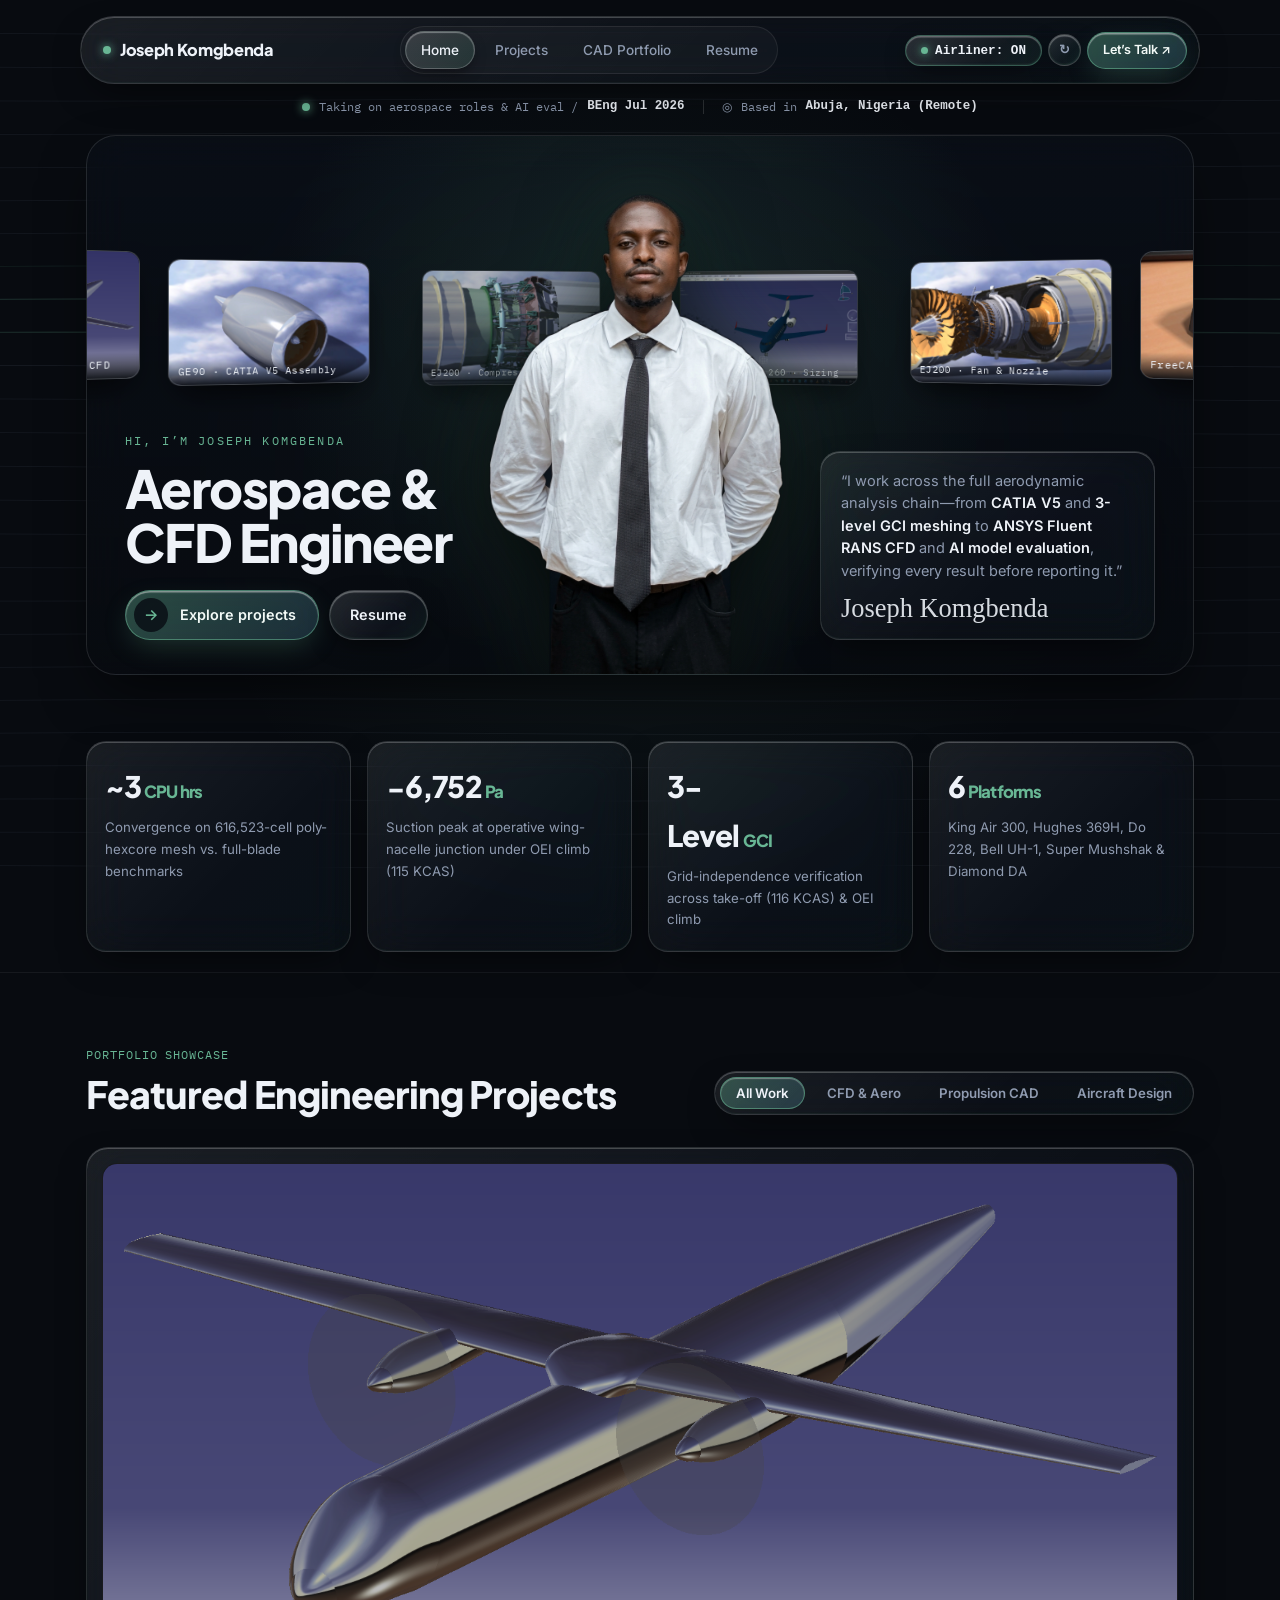
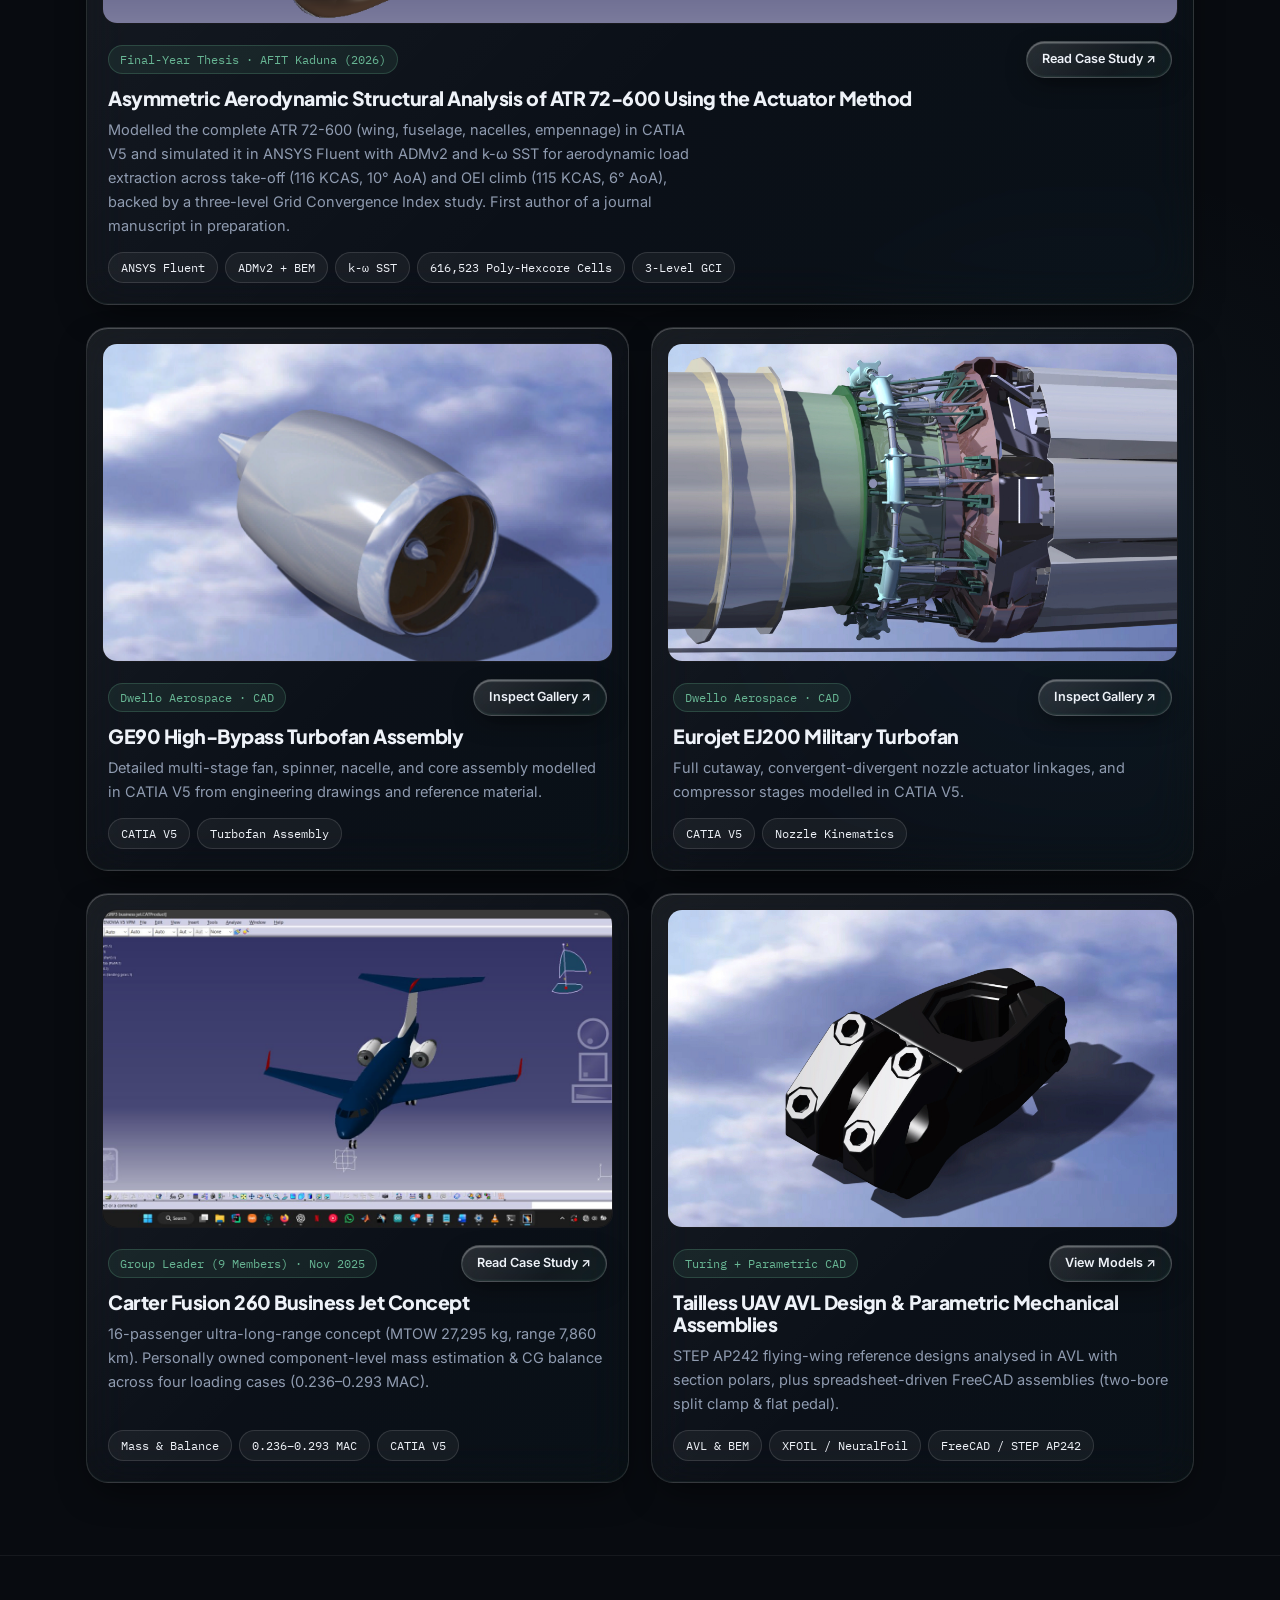
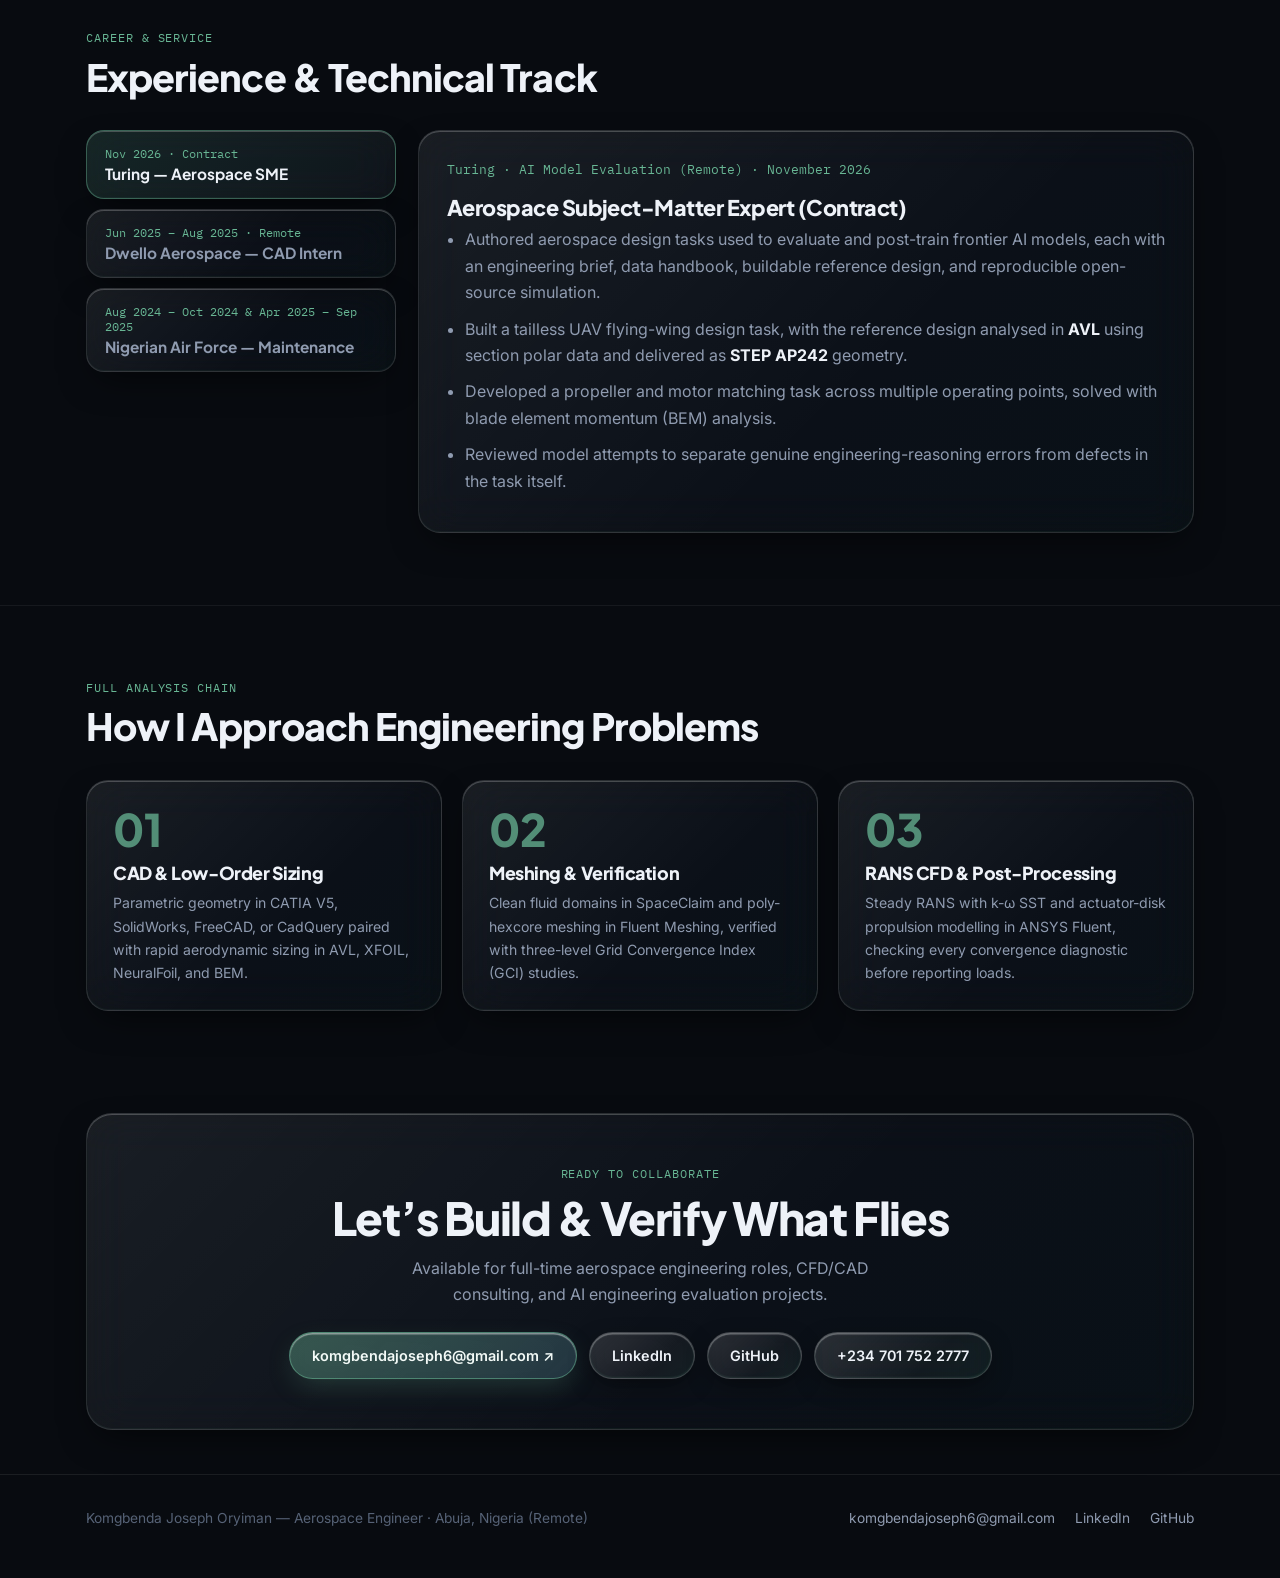
==== commit ef0497cc: "Add SpaceX Falcon 9 re-entry flip & self-landing pod, 3D curved hero project arc, and refined front-" ====
--- a/index.html
+++ b/index.html
@@ -33,50 +33,78 @@
 
   <header class="hero" id="home">
     <div class="wrap">
-      <div class="hero-kicker liquid-glass">
-        <span class="pulse-dot"></span>
-        <span><b>Aerospace Engineer</b> · CFD, Aerodynamic Analysis &amp; AI Model Evaluation</span>
-      </div>
-      <h1 class="hero-banner-name">JOSEPH KOMGBENDA</h1>
-
-      <div class="hero-stage">
-        <div class="hero-left">
-          <p>
-            Specialising in applied aerodynamics, <b>ANSYS Fluent</b> propeller slipstream CFD,
-            low-order design methods (<b>AVL, XFOIL, NeuralFoil, BEM</b>), and building aerospace
-            engineering evaluation tasks for frontier AI models at <b>Turing</b>.
-          </p>
-          <div style="display:flex; gap:12px; flex-wrap:wrap;">
-            <a class="liquid-btn primary" href="projects.html">Explore Projects ↓</a>
-            <a class="liquid-btn" href="resume.html">View Resume</a>
-          </div>
-        </div>
-
-        <div class="portrait-card liquid-glass">
-          <img src="assets/joe-photo.jpg" alt="Komgbenda Joseph Oryiman">
-          <div class="floating-badge liquid-glass">
-            <b>BEng Aerospace (Jul 2026)</b><br>
-            AFIT Kaduna · Abuja (Remote)
-          </div>
-        </div>
-
-        <div class="hero-right">
-          <a class="spec-pill-card liquid-glass" href="resume.html">
-            <div class="eyebrow">
-              <span>Current Role · Nov 2026</span>
-              <span class="telemetry-hint">AVL · BEM · STEP AP242</span>
-            </div>
-            <h3>Aerospace SME — Turing</h3>
-            <p>Authoring AVL flying-wing &amp; BEM propeller tasks to evaluate frontier AI models.</p>
-          </a>
-          <a class="spec-pill-card liquid-glass" href="project-atr72.html">
-            <div class="eyebrow">
-              <span>Flagship Research · 2026</span>
-              <span class="telemetry-hint">115–116 KCAS · RANS</span>
-            </div>
-            <h3>ATR 72-600 OEI Slipstream CFD</h3>
-            <p>ADMv2 + k-&omega; SST on a 616k poly-hexcore mesh, verified via 3-level GCI.</p>
-          </a>
+      <div class="hero-top-meta">
+        <span class="meta-item">
+          <span class="pulse-dot"></span>
+          Taking on aerospace roles &amp; AI eval / <b>BEng Jul 2026</b>
+        </span>
+        <span class="meta-divider"></span>
+        <span class="meta-item">
+          <span>&#9678;</span>
+          Based in <b>Abuja, Nigeria (Remote)</b>
+        </span>
+      </div>
+
+      <div class="hero-panorama liquid-glass">
+        <!-- 3D Curved Arc of CAD & CFD Screens Passing Behind Foreground Portrait -->
+        <div class="hero-arc-viewport">
+          <div class="hero-arc-track">
+            <a class="arc-card" href="project-atr72.html">
+              <img src="assets/atr-model ansys.png" alt="ATR 72-600 CFD Model">
+              <span class="arc-cap">ATR 72-600 · OEI RANS CFD</span>
+            </a>
+            <a class="arc-card" href="cad-portfolio.html#ge90">
+              <img src="assets/ge90-iso.jpg" alt="GE90 Turbofan Assembly">
+              <span class="arc-cap">GE90 · CATIA V5 Assembly</span>
+            </a>
+            <a class="arc-card" href="cad-portfolio.html#ej200">
+              <img src="assets/ej200-cutaway.jpg" alt="Eurojet EJ200 Cutaway">
+              <span class="arc-cap">EJ200 · Compressor Cutaway</span>
+            </a>
+            <a class="arc-card" href="project-carter260.html">
+              <img src="assets/carter260-iso.jpg" alt="Carter Fusion 260 Business Jet">
+              <span class="arc-cap">Carter Fusion 260 · Sizing</span>
+            </a>
+            <a class="arc-card" href="cad-portfolio.html#ej200">
+              <img src="assets/ej200-fan-detail.jpg" alt="EJ200 Fan Stage Detail">
+              <span class="arc-cap">EJ200 · Fan &amp; Nozzle</span>
+            </a>
+            <a class="arc-card" href="cad-portfolio.html#bike-pedal">
+              <img src="assets/bike_pedal_assembly_1.jpg" alt="Parametric Pedal Assembly">
+              <span class="arc-cap">FreeCAD · Parametric CAD</span>
+            </a>
+          </div>
+        </div>
+
+        <!-- High-Resolution Studio Front-Facing Cutout Portrait in Foreground -->
+        <div class="hero-portrait-center">
+          <img src="assets/joe-cutout.png" alt="Komgbenda Joseph Oryiman">
+        </div>
+
+        <!-- Bottom-Left Title & Pill CTA + Bottom-Right Quote & Signature -->
+        <div class="hero-foreground-grid">
+          <div class="hero-col-left">
+            <div class="hero-greeting">HI, I’M JOSEPH KOMGBENDA</div>
+            <h1>Aerospace &amp;<br>CFD Engineer</h1>
+            <div style="display:flex; gap:10px; flex-wrap:wrap;">
+              <a class="liquid-btn primary hero-cta-pill" href="#projects">
+                <span class="arrow-circle">&rarr;</span>
+                <span>Explore projects</span>
+              </a>
+              <a class="liquid-btn" href="resume.html" style="padding:11px 20px;">Resume</a>
+            </div>
+          </div>
+
+          <div></div>
+
+          <div class="hero-col-right liquid-glass">
+            <p class="hero-quote">
+              &ldquo;I work across the full aerodynamic analysis chain&mdash;from <b>CATIA V5</b> and
+              <b>3-level GCI meshing</b> to <b>ANSYS Fluent RANS CFD</b> and <b>AI model evaluation</b>,
+              verifying every result before reporting it.&rdquo;
+            </p>
+            <div class="hero-signature">Joseph Komgbenda</div>
+          </div>
         </div>
       </div>
     </div>
--- a/style.css
+++ b/style.css
@@ -187,6 +187,29 @@
   font-size: 0.79rem;
 }
 
+.uav-toggle-btn {
+  font-family: var(--font-mono);
+  font-size: 0.74rem;
+  padding: 7px 13px;
+  gap: 7px;
+  color: var(--muted);
+}
+.uav-toggle-btn .uav-led {
+  width: 7px;
+  height: 7px;
+  border-radius: 50%;
+  background: var(--faint);
+  transition: background 0.25s ease, box-shadow 0.25s ease;
+}
+.uav-toggle-btn[aria-pressed="true"] {
+  color: var(--ink);
+  border-color: rgba(104, 182, 148, 0.42);
+}
+.uav-toggle-btn[aria-pressed="true"] .uav-led {
+  background: var(--accent);
+  box-shadow: 0 0 8px var(--accent);
+}
+
 /* ============================================================
    FLOATING LIQUID-GLASS NAVIGATION PILL
    ============================================================ */
@@ -261,89 +284,229 @@
 }
 
 /* ============================================================
-   HERO SECTION (HOME)
+   HERO SECTION (3D CURVED PROJECT ARC BEHIND FOREGROUND PORTRAIT)
    ============================================================ */
 .hero {
-  padding: 50px 0 32px;
+  padding: 28px 0 36px;
   position: relative;
-  text-align: center;
-}
-.hero-kicker {
+}
+
+.hero-top-meta {
+  display: flex;
+  justify-content: center;
+  align-items: center;
+  flex-wrap: wrap;
+  gap: 18px;
+  margin-bottom: 18px;
+  font-family: var(--font-mono);
+  font-size: 0.78rem;
+  color: var(--muted);
+}
+.hero-top-meta .meta-item {
   display: inline-flex;
   align-items: center;
-  gap: 10px;
-  padding: 7px 18px;
-  border-radius: 999px;
-  font-family: var(--font-mono);
-  font-size: 0.76rem;
-  color: var(--muted);
-  margin-bottom: 16px;
-}
-.hero-kicker b { color: var(--ink); font-weight: 500; }
+  gap: 9px;
+}
+.hero-top-meta .meta-item b {
+  color: var(--ink);
+  font-weight: 600;
+}
+.hero-top-meta .meta-divider {
+  width: 1px;
+  height: 14px;
+  background: rgba(255, 255, 255, 0.14);
+}
 .pulse-dot {
-  width: 7px;
-  height: 7px;
+  width: 8px;
+  height: 8px;
   border-radius: 50%;
   background: var(--accent);
-  box-shadow: 0 0 8px var(--accent);
-}
-.hero-banner-name {
+  box-shadow: 0 0 10px var(--accent);
+}
+
+/* Panoramic 3D Hero Stage (inspired by Seoyeon layout) */
+.hero-panorama {
+  position: relative;
+  min-height: 540px;
+  display: flex;
+  flex-direction: column;
+  justify-content: flex-end;
+  overflow: hidden;
+  border-radius: 30px;
+  padding: 36px 38px 34px;
+  background:
+    radial-gradient(520px circle at 50% 35%, rgba(104, 182, 148, 0.13), transparent 70%),
+    linear-gradient(180deg, rgba(13, 18, 26, 0.45) 0%, rgba(8, 11, 16, 0.92) 100%);
+  border: 1px solid rgba(255, 255, 255, 0.11);
+  box-shadow: 0 24px 60px -18px rgba(0, 0, 0, 0.75);
+}
+
+/* 3D Curved Arc of Project Screens Floating Behind the Portrait */
+.hero-arc-viewport {
+  position: absolute;
+  left: -6%;
+  right: -6%;
+  top: 72px;
+  height: 225px;
+  perspective: 1150px;
+  z-index: 1;
+  pointer-events: auto;
+}
+.hero-arc-track {
+  display: flex;
+  align-items: center;
+  justify-content: center;
+  gap: 18px;
+  height: 100%;
+  transform-style: preserve-3d;
+}
+.arc-card {
+  position: relative;
+  width: 225px;
+  height: 145px;
+  flex-shrink: 0;
+  border-radius: 14px;
+  overflow: hidden;
+  border: 1px solid rgba(255, 255, 255, 0.22);
+  background: #0b1018;
+  box-shadow: 0 16px 38px -10px rgba(0, 0, 0, 0.8);
+  transition: transform 0.45s cubic-bezier(0.2, 0.85, 0.25, 1),
+              border-color 0.35s ease,
+              box-shadow 0.35s ease,
+              filter 0.35s ease;
+}
+.arc-card img {
+  width: 100%;
+  height: 100%;
+  object-fit: cover;
+}
+.arc-card .arc-cap {
+  position: absolute;
+  inset: auto 0 0 0;
+  padding: 6px 10px;
+  background: linear-gradient(180deg, transparent, rgba(5, 8, 13, 0.9));
+  font-family: var(--font-mono);
+  font-size: 0.66rem;
+  color: var(--ink);
+  letter-spacing: 0.03em;
+}
+/* 3D Cylindrical Panoramic Curve Angles */
+.arc-card:nth-child(1) { transform: rotateY(32deg) translateZ(-48px) translateY(-6px) scale(0.95); }
+.arc-card:nth-child(2) { transform: rotateY(20deg) translateZ(-95px) translateY(2px) scale(0.92); }
+.arc-card:nth-child(3) { transform: rotateY(9deg)  translateZ(-135px) translateY(8px) scale(0.88); opacity: 0.72; }
+.arc-card:nth-child(4) { transform: rotateY(-9deg) translateZ(-135px) translateY(8px) scale(0.88); opacity: 0.72; }
+.arc-card:nth-child(5) { transform: rotateY(-20deg) translateZ(-95px) translateY(2px) scale(0.92); }
+.arc-card:nth-child(6) { transform: rotateY(-32deg) translateZ(-48px) translateY(-6px) scale(0.95); }
+
+.arc-card:hover {
+  border-color: var(--accent);
+  box-shadow: 0 20px 44px -8px rgba(104, 182, 148, 0.4);
+  z-index: 4;
+  opacity: 1 !important;
+}
+
+/* Foreground Studio Cutout Portrait Rising Over the 3D Arc */
+.hero-portrait-center {
+  position: absolute;
+  left: 50%;
+  bottom: 0;
+  transform: translateX(-50%);
+  width: clamp(275px, 31vw, 395px);
+  height: 495px;
+  z-index: 2;
+  pointer-events: none;
+  display: flex;
+  align-items: flex-end;
+  justify-content: center;
+}
+.hero-portrait-center img {
+  width: 100%;
+  height: 100%;
+  object-fit: contain;
+  object-position: bottom center;
+  filter: drop-shadow(0 18px 42px rgba(0, 0, 0, 0.85))
+          drop-shadow(0 0 28px rgba(104, 182, 148, 0.14));
+}
+
+/* Bottom Left Title & CTA + Bottom Right Mission Quote & Signature */
+.hero-foreground-grid {
+  position: relative;
+  z-index: 3;
+  display: grid;
+  grid-template-columns: 1fr minmax(200px, 310px) 1fr;
+  align-items: end;
+  gap: 24px;
+  width: 100%;
+}
+.hero-col-left {
+  text-align: left;
+}
+.hero-greeting {
+  font-family: var(--font-mono);
+  font-size: 0.75rem;
+  letter-spacing: 0.18em;
+  text-transform: uppercase;
+  color: var(--accent);
+  margin-bottom: 10px;
+}
+.hero-col-left h1 {
   font-family: var(--font-display);
   font-weight: 800;
-  font-size: clamp(2.5rem, 7.2vw, 5.9rem);
-  letter-spacing: -0.035em;
-  line-height: 0.98;
-  margin: 0;
-  background: linear-gradient(180deg, #ffffff 30%, #a5cfc0 100%);
-  -webkit-background-clip: text;
-  background-clip: text;
-  color: transparent;
-}
-
-.hero-stage {
-  margin-top: 26px;
-  display: grid;
-  grid-template-columns: 1fr 315px 1fr;
-  gap: 28px;
-  align-items: center;
+  font-size: clamp(2.1rem, 4.1vw, 3.35rem);
+  line-height: 1.04;
+  letter-spacing: -0.03em;
+  margin: 0 0 20px;
+  color: var(--ink);
+}
+.hero-cta-pill {
+  display: inline-flex;
+  align-items: center;
+  gap: 12px;
+  padding: 7px 22px 7px 8px;
+  border-radius: 999px;
+  font-weight: 600;
+  font-size: 0.9rem;
+}
+.hero-cta-pill .arrow-circle {
+  width: 34px;
+  height: 34px;
+  border-radius: 50%;
+  background: rgba(10, 15, 22, 0.85);
+  color: var(--accent);
+  display: inline-flex;
+  align-items: center;
+  justify-content: center;
+  font-size: 0.95rem;
+  transition: transform 0.25s ease;
+}
+.hero-cta-pill:hover .arrow-circle {
+  transform: translateX(2px);
+}
+
+.hero-col-right {
   text-align: left;
-}
-.hero-left p {
-  color: var(--muted);
-  font-size: 0.96rem;
-  margin: 0 0 22px;
-}
-.hero-left b { color: var(--ink); }
-
-.portrait-card {
-  position: relative;
-  border-radius: 24px;
-  padding: 9px;
-  transform: rotate(-1.2deg);
-}
-.portrait-card:hover {
-  transform: rotate(0deg) translateY(-4px);
-  border-color: rgba(104, 182, 148, 0.4);
-}
-.portrait-card img {
-  width: 100%;
-  aspect-ratio: 4 / 5;
-  object-fit: cover;
-  object-position: top;
-  border-radius: 17px;
-  filter: contrast(1.03) saturate(0.95);
-}
-.floating-badge {
-  position: absolute;
-  left: -14px;
-  bottom: 16px;
-  padding: 9px 14px;
-  border-radius: 14px;
-  font-family: var(--font-mono);
-  font-size: 0.72rem;
-  line-height: 1.45;
-}
-.floating-badge b { color: var(--accent); }
+  justify-self: end;
+  max-width: 335px;
+  padding: 18px 20px;
+  border-radius: 20px;
+}
+.hero-quote {
+  font-size: 0.91rem;
+  line-height: 1.55;
+  color: var(--muted);
+  margin: 0 0 12px;
+}
+.hero-quote b {
+  color: var(--ink);
+  font-weight: 600;
+}
+.hero-signature {
+  font-family: "Brush Script MT", "Segoe Script", "Lucida Handwriting", cursive;
+  font-size: 1.65rem;
+  color: var(--ink);
+  opacity: 0.9;
+  line-height: 1;
+}
 
 /* Hidden solver telemetry that reveals on hover */
 .telemetry-hint {
@@ -358,40 +521,6 @@
   opacity: 1;
   transform: translateY(0);
   color: var(--accent);
-}
-
-.hero-right {
-  display: flex;
-  flex-direction: column;
-  gap: 14px;
-}
-.spec-pill-card {
-  border-radius: 20px;
-  padding: 16px 18px;
-  display: block;
-}
-.spec-pill-card:hover {
-  transform: translateY(-2px);
-  border-color: rgba(104, 182, 148, 0.35);
-}
-.spec-pill-card .eyebrow {
-  display: flex;
-  justify-content: space-between;
-  font-family: var(--font-mono);
-  font-size: 0.71rem;
-  color: var(--accent);
-  text-transform: uppercase;
-  letter-spacing: 0.06em;
-}
-.spec-pill-card h3 {
-  font-family: var(--font-display);
-  font-size: 1rem;
-  margin: 4px 0 4px;
-}
-.spec-pill-card p {
-  margin: 0;
-  font-size: 0.83rem;
-  color: var(--muted);
 }
 
 /* ============================================================
@@ -876,8 +1005,23 @@
 .footer-links a:hover { color: var(--accent); }
 
 @media (max-width: 920px) {
-  .hero-stage, .proj-grid, .exp-layout, .process-grid, .two-col {
+  .hero-foreground-grid, .proj-grid, .exp-layout, .process-grid, .two-col {
     grid-template-columns: 1fr;
+  }
+  .hero-panorama {
+    min-height: 640px;
+    padding: 26px 22px;
+  }
+  .hero-portrait-center {
+    position: relative;
+    left: auto;
+    transform: none;
+    margin: 110px auto -20px;
+    height: 360px;
+  }
+  .hero-col-right {
+    justify-self: start;
+    max-width: 100%;
   }
   .stats-grid, .stats-grid.cols-3 {
     grid-template-columns: 1fr 1fr;
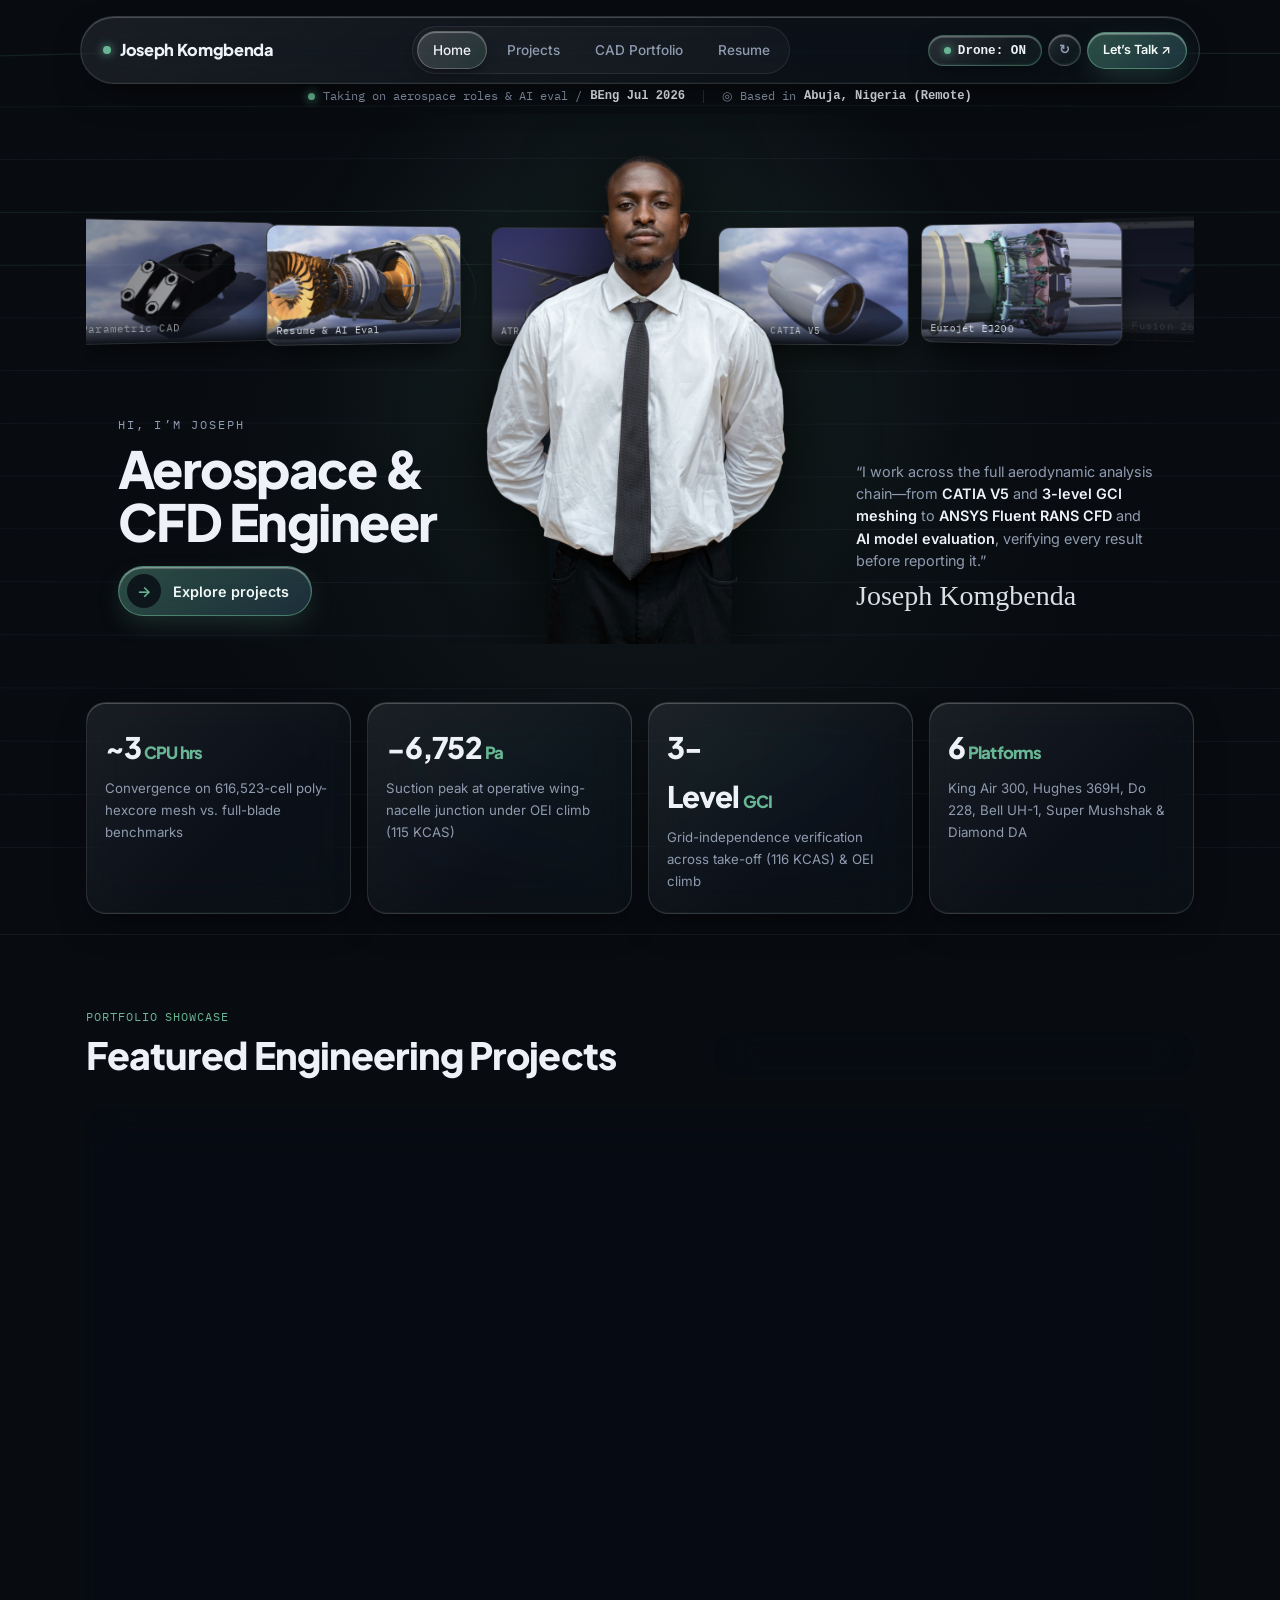
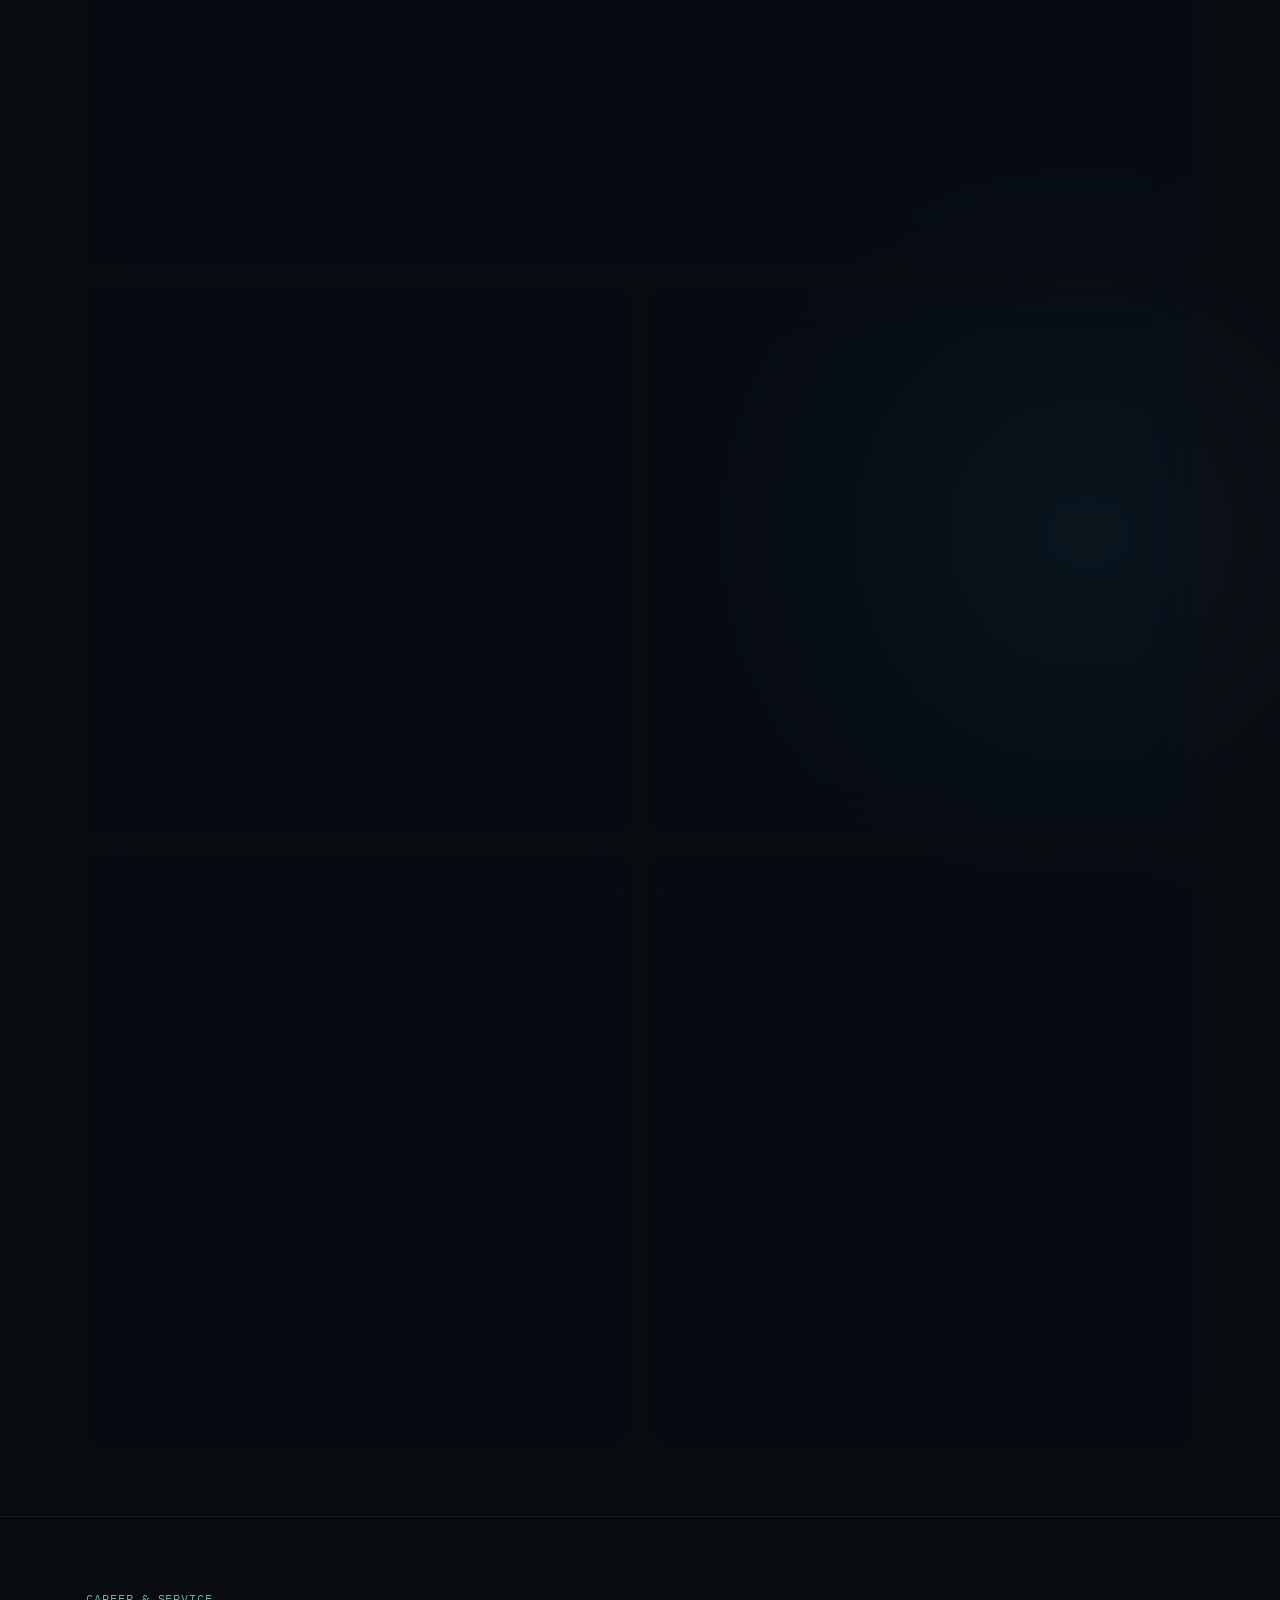
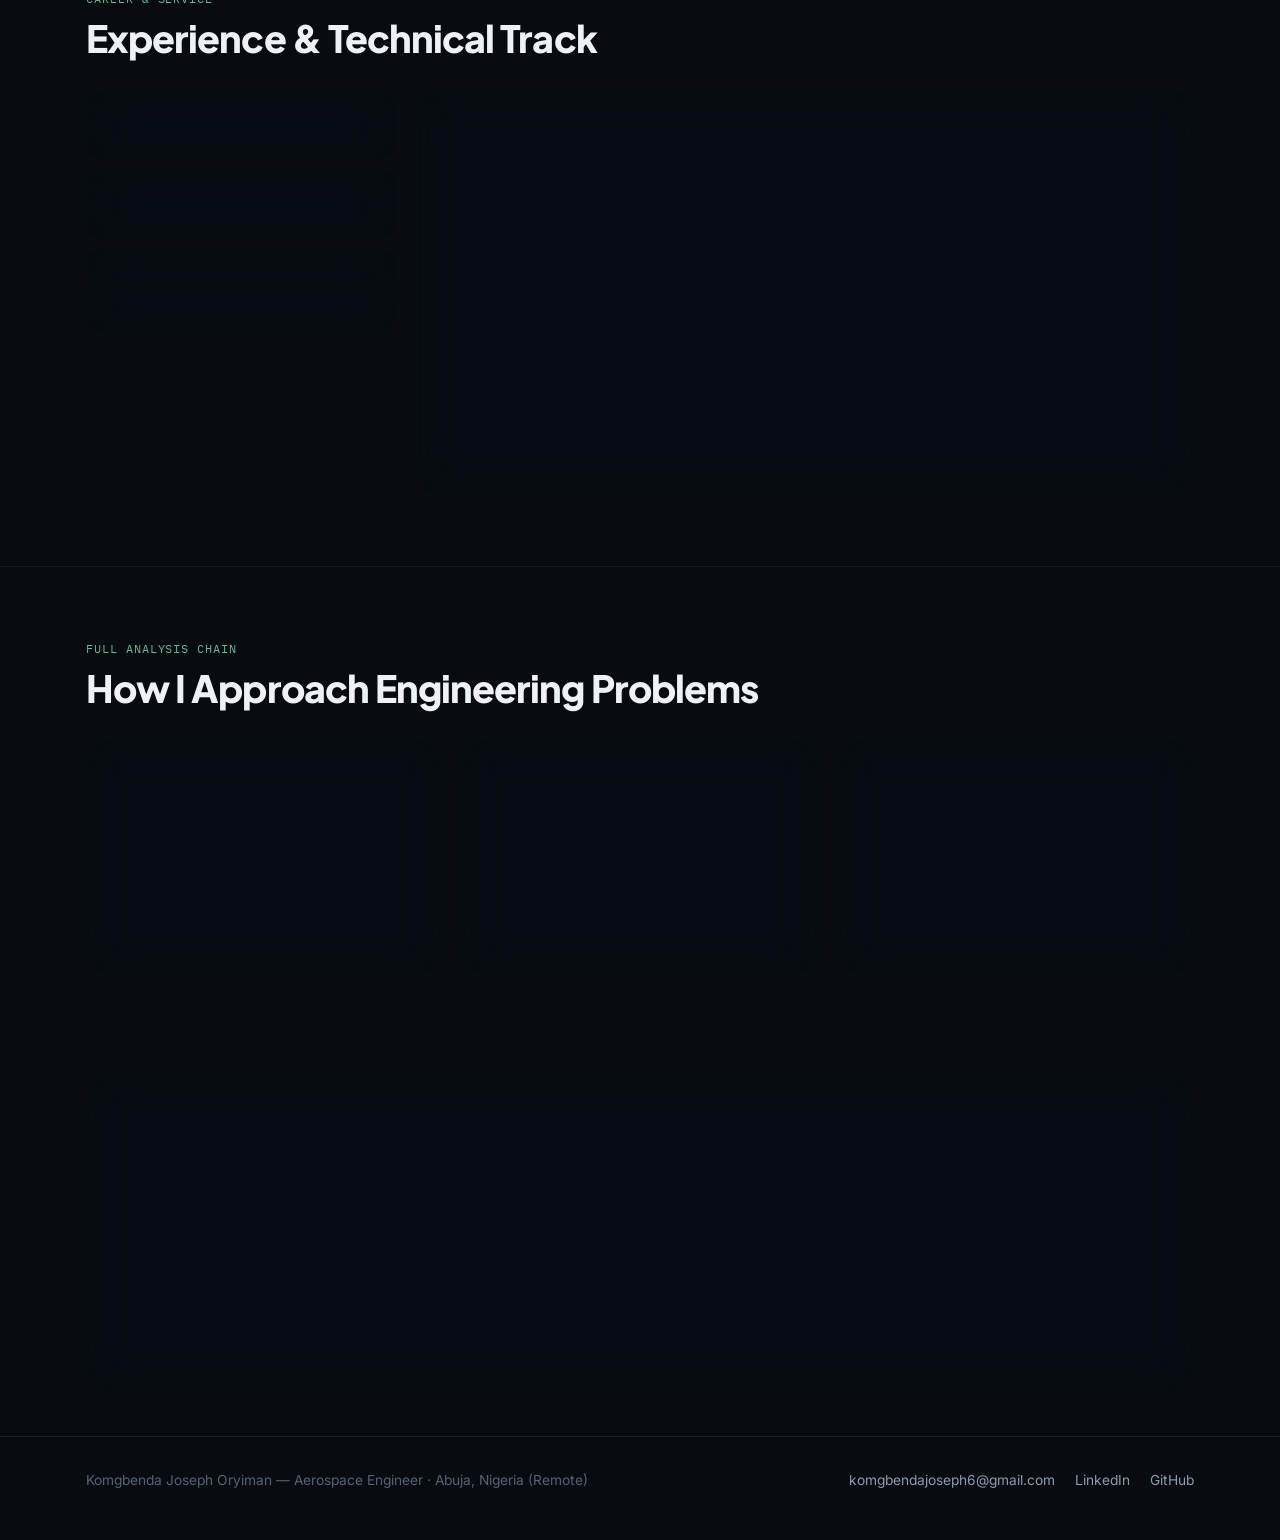
==== commit fa39d775: "Add 1990s VHF mission-control radio touchdown callout and declutter open 3D hero panorama" ====
--- a/index.html
+++ b/index.html
@@ -45,33 +45,33 @@
         </span>
       </div>
 
-      <div class="hero-panorama liquid-glass">
+      <div class="hero-panorama">
         <!-- 3D Curved Arc of CAD & CFD Screens Passing Behind Foreground Portrait -->
         <div class="hero-arc-viewport">
           <div class="hero-arc-track">
             <a class="arc-card" href="project-atr72.html">
               <img src="assets/atr-model ansys.png" alt="ATR 72-600 CFD Model">
-              <span class="arc-cap">ATR 72-600 · OEI RANS CFD</span>
+              <span class="arc-cap">ATR 72-600 · OEI CFD</span>
             </a>
             <a class="arc-card" href="cad-portfolio.html#ge90">
               <img src="assets/ge90-iso.jpg" alt="GE90 Turbofan Assembly">
-              <span class="arc-cap">GE90 · CATIA V5 Assembly</span>
+              <span class="arc-cap">GE90 · CATIA V5</span>
             </a>
             <a class="arc-card" href="cad-portfolio.html#ej200">
               <img src="assets/ej200-cutaway.jpg" alt="Eurojet EJ200 Cutaway">
-              <span class="arc-cap">EJ200 · Compressor Cutaway</span>
+              <span class="arc-cap">Eurojet EJ200</span>
             </a>
             <a class="arc-card" href="project-carter260.html">
               <img src="assets/carter260-iso.jpg" alt="Carter Fusion 260 Business Jet">
-              <span class="arc-cap">Carter Fusion 260 · Sizing</span>
-            </a>
-            <a class="arc-card" href="cad-portfolio.html#ej200">
-              <img src="assets/ej200-fan-detail.jpg" alt="EJ200 Fan Stage Detail">
-              <span class="arc-cap">EJ200 · Fan &amp; Nozzle</span>
-            </a>
-            <a class="arc-card" href="cad-portfolio.html#bike-pedal">
-              <img src="assets/bike_pedal_assembly_1.jpg" alt="Parametric Pedal Assembly">
-              <span class="arc-cap">FreeCAD · Parametric CAD</span>
+              <span class="arc-cap">Carter Fusion 260</span>
+            </a>
+            <a class="arc-card" href="cad-portfolio.html#side-quests">
+              <img src="assets/bike brace.jpg" alt="Parametric Split Clamp">
+              <span class="arc-cap">Parametric CAD</span>
+            </a>
+            <a class="arc-card" href="resume.html">
+              <img src="assets/ej200-fan-detail.jpg" alt="Resume and Turing AI Eval">
+              <span class="arc-cap">Resume &amp; AI Eval</span>
             </a>
           </div>
         </div>
@@ -81,23 +81,20 @@
           <img src="assets/joe-cutout.png" alt="Komgbenda Joseph Oryiman">
         </div>
 
-        <!-- Bottom-Left Title & Pill CTA + Bottom-Right Quote & Signature -->
+        <!-- Bottom-Left Title & Pill CTA + Bottom-Right Clean Quote & Signature -->
         <div class="hero-foreground-grid">
           <div class="hero-col-left">
-            <div class="hero-greeting">HI, I’M JOSEPH KOMGBENDA</div>
+            <div class="hero-greeting">HI, I’M JOSEPH</div>
             <h1>Aerospace &amp;<br>CFD Engineer</h1>
-            <div style="display:flex; gap:10px; flex-wrap:wrap;">
-              <a class="liquid-btn primary hero-cta-pill" href="#projects">
-                <span class="arrow-circle">&rarr;</span>
-                <span>Explore projects</span>
-              </a>
-              <a class="liquid-btn" href="resume.html" style="padding:11px 20px;">Resume</a>
-            </div>
+            <a class="liquid-btn primary hero-cta-pill" href="projects.html">
+              <span class="arrow-circle">&rarr;</span>
+              <span>Explore projects</span>
+            </a>
           </div>
 
           <div></div>
 
-          <div class="hero-col-right liquid-glass">
+          <div class="hero-col-right">
             <p class="hero-quote">
               &ldquo;I work across the full aerodynamic analysis chain&mdash;from <b>CATIA V5</b> and
               <b>3-level GCI meshing</b> to <b>ANSYS Fluent RANS CFD</b> and <b>AI model evaluation</b>,
--- a/style.css
+++ b/style.css
@@ -210,6 +210,31 @@
   box-shadow: 0 0 8px var(--accent);
 }
 
+/* Tactile visual glass-tap shockwave ring at click coordinates */
+.glass-tap-ripple {
+  position: fixed;
+  width: 14px;
+  height: 14px;
+  margin-left: -7px;
+  margin-top: -7px;
+  border-radius: 50%;
+  pointer-events: none;
+  z-index: 9999;
+  border: 1.5px solid rgba(104, 182, 148, 0.85);
+  box-shadow: 0 0 14px rgba(104, 182, 148, 0.55), inset 0 0 8px rgba(255, 255, 255, 0.65);
+  animation: glassTapWave 0.46s cubic-bezier(0.16, 1, 0.3, 1) forwards;
+}
+@keyframes glassTapWave {
+  0% {
+    transform: scale(0.4);
+    opacity: 0.95;
+  }
+  100% {
+    transform: scale(4.2);
+    opacity: 0;
+  }
+}
+
 /* ============================================================
    FLOATING LIQUID-GLASS NAVIGATION PILL
    ============================================================ */
@@ -284,10 +309,10 @@
 }
 
 /* ============================================================
-   HERO SECTION (3D CURVED PROJECT ARC BEHIND FOREGROUND PORTRAIT)
+   HERO SECTION (CALM, SPACIOUS SEOYEON-STYLE 3D PANORAMA)
    ============================================================ */
 .hero {
-  padding: 28px 0 36px;
+  padding: 18px 0 28px;
   position: relative;
 }
 
@@ -297,15 +322,15 @@
   align-items: center;
   flex-wrap: wrap;
   gap: 18px;
-  margin-bottom: 18px;
-  font-family: var(--font-mono);
-  font-size: 0.78rem;
+  margin-bottom: 8px;
+  font-family: var(--font-mono);
+  font-size: 0.76rem;
   color: var(--muted);
 }
 .hero-top-meta .meta-item {
   display: inline-flex;
   align-items: center;
-  gap: 9px;
+  gap: 8px;
 }
 .hero-top-meta .meta-item b {
   color: var(--ink);
@@ -313,96 +338,104 @@
 }
 .hero-top-meta .meta-divider {
   width: 1px;
-  height: 14px;
+  height: 13px;
   background: rgba(255, 255, 255, 0.14);
 }
 .pulse-dot {
-  width: 8px;
-  height: 8px;
+  width: 7px;
+  height: 7px;
   border-radius: 50%;
   background: var(--accent);
   box-shadow: 0 0 10px var(--accent);
 }
 
-/* Panoramic 3D Hero Stage (inspired by Seoyeon layout) */
+/* Open, spacious panoramic stage (no heavy outer box clutter) */
 .hero-panorama {
   position: relative;
-  min-height: 540px;
+  min-height: 530px;
   display: flex;
   flex-direction: column;
   justify-content: flex-end;
   overflow: hidden;
-  border-radius: 30px;
-  padding: 36px 38px 34px;
+  border-radius: 28px;
+  padding: 28px 32px 28px;
   background:
-    radial-gradient(520px circle at 50% 35%, rgba(104, 182, 148, 0.13), transparent 70%),
-    linear-gradient(180deg, rgba(13, 18, 26, 0.45) 0%, rgba(8, 11, 16, 0.92) 100%);
-  border: 1px solid rgba(255, 255, 255, 0.11);
-  box-shadow: 0 24px 60px -18px rgba(0, 0, 0, 0.75);
-}
-
-/* 3D Curved Arc of Project Screens Floating Behind the Portrait */
+    radial-gradient(480px circle at 50% 42%, rgba(104, 182, 148, 0.10), transparent 72%);
+}
+
+/* 3D Curved Rolling Panorama of Project Screens Floating Behind the Portrait */
 .hero-arc-viewport {
   position: absolute;
-  left: -6%;
-  right: -6%;
-  top: 72px;
-  height: 225px;
-  perspective: 1150px;
-  z-index: 1;
+  left: 0;
+  right: 0;
+  top: 52px;
+  height: 230px;
+  perspective: 1200px;
+  z-index: 2;
   pointer-events: auto;
 }
 .hero-arc-track {
-  display: flex;
-  align-items: center;
-  justify-content: center;
-  gap: 18px;
+  position: relative;
+  width: 100%;
   height: 100%;
   transform-style: preserve-3d;
 }
 .arc-card {
-  position: relative;
-  width: 225px;
-  height: 145px;
-  flex-shrink: 0;
-  border-radius: 14px;
+  position: absolute;
+  left: 50%;
+  top: 50%;
+  width: 220px;
+  height: 138px;
+  margin-left: -110px;
+  margin-top: -69px;
+  border-radius: 13px;
   overflow: hidden;
-  border: 1px solid rgba(255, 255, 255, 0.22);
+  border: 1px solid rgba(255, 255, 255, 0.2);
   background: #0b1018;
-  box-shadow: 0 16px 38px -10px rgba(0, 0, 0, 0.8);
-  transition: transform 0.45s cubic-bezier(0.2, 0.85, 0.25, 1),
-              border-color 0.35s ease,
-              box-shadow 0.35s ease,
-              filter 0.35s ease;
+  box-shadow: 0 16px 36px -10px rgba(0, 0, 0, 0.85);
+  cursor: pointer;
+  will-change: transform, opacity;
+  transition: border-color 0.28s ease, box-shadow 0.28s ease;
 }
 .arc-card img {
   width: 100%;
   height: 100%;
   object-fit: cover;
+  pointer-events: none;
+  transition: transform 0.45s cubic-bezier(0.2, 0.85, 0.25, 1);
+}
+.arc-card:hover img {
+  transform: scale(1.06);
 }
 .arc-card .arc-cap {
   position: absolute;
   inset: auto 0 0 0;
-  padding: 6px 10px;
-  background: linear-gradient(180deg, transparent, rgba(5, 8, 13, 0.9));
+  padding: 7px 10px;
+  background: linear-gradient(180deg, transparent, rgba(5, 8, 13, 0.92));
   font-family: var(--font-mono);
   font-size: 0.66rem;
   color: var(--ink);
-  letter-spacing: 0.03em;
-}
-/* 3D Cylindrical Panoramic Curve Angles */
-.arc-card:nth-child(1) { transform: rotateY(32deg) translateZ(-48px) translateY(-6px) scale(0.95); }
-.arc-card:nth-child(2) { transform: rotateY(20deg) translateZ(-95px) translateY(2px) scale(0.92); }
-.arc-card:nth-child(3) { transform: rotateY(9deg)  translateZ(-135px) translateY(8px) scale(0.88); opacity: 0.72; }
-.arc-card:nth-child(4) { transform: rotateY(-9deg) translateZ(-135px) translateY(8px) scale(0.88); opacity: 0.72; }
-.arc-card:nth-child(5) { transform: rotateY(-20deg) translateZ(-95px) translateY(2px) scale(0.92); }
-.arc-card:nth-child(6) { transform: rotateY(-32deg) translateZ(-48px) translateY(-6px) scale(0.95); }
-
+  letter-spacing: 0.02em;
+  display: flex;
+  justify-content: space-between;
+  align-items: center;
+  pointer-events: none;
+}
+.arc-card .arc-cap::after {
+  content: "Open ↗";
+  color: var(--accent);
+  font-weight: 600;
+  opacity: 0;
+  transition: opacity 0.25s ease, transform 0.25s ease;
+}
 .arc-card:hover {
   border-color: var(--accent);
-  box-shadow: 0 20px 44px -8px rgba(104, 182, 148, 0.4);
-  z-index: 4;
-  opacity: 1 !important;
+  box-shadow: 0 20px 44px -8px rgba(104, 182, 148, 0.48);
+  z-index: 6;
+}
+.arc-card:hover .arc-cap::after {
+  opacity: 1;
+  transform: translateX(2px);
 }
 
 /* Foreground Studio Cutout Portrait Rising Over the 3D Arc */
@@ -411,9 +444,9 @@
   left: 50%;
   bottom: 0;
   transform: translateX(-50%);
-  width: clamp(275px, 31vw, 395px);
-  height: 495px;
-  z-index: 2;
+  width: clamp(280px, 32vw, 405px);
+  height: 505px;
+  z-index: 3;
   pointer-events: none;
   display: flex;
   align-items: flex-end;
@@ -424,38 +457,41 @@
   height: 100%;
   object-fit: contain;
   object-position: bottom center;
-  filter: drop-shadow(0 18px 42px rgba(0, 0, 0, 0.85))
-          drop-shadow(0 0 28px rgba(104, 182, 148, 0.14));
-}
-
-/* Bottom Left Title & CTA + Bottom Right Mission Quote & Signature */
+  filter: drop-shadow(0 18px 42px rgba(0, 0, 0, 0.9));
+}
+
+/* Bottom Left Title & CTA + Bottom Right Clean Quote & Signature */
 .hero-foreground-grid {
   position: relative;
-  z-index: 3;
+  z-index: 4;
   display: grid;
-  grid-template-columns: 1fr minmax(200px, 310px) 1fr;
+  grid-template-columns: 1fr minmax(210px, 330px) 1fr;
   align-items: end;
   gap: 24px;
   width: 100%;
+  pointer-events: none;
+}
+.hero-col-left, .hero-col-right {
+  pointer-events: auto;
 }
 .hero-col-left {
   text-align: left;
 }
 .hero-greeting {
   font-family: var(--font-mono);
-  font-size: 0.75rem;
+  font-size: 0.73rem;
   letter-spacing: 0.18em;
   text-transform: uppercase;
-  color: var(--accent);
-  margin-bottom: 10px;
+  color: var(--muted);
+  margin-bottom: 8px;
 }
 .hero-col-left h1 {
   font-family: var(--font-display);
   font-weight: 800;
-  font-size: clamp(2.1rem, 4.1vw, 3.35rem);
+  font-size: clamp(2.1rem, 4vw, 3.25rem);
   line-height: 1.04;
   letter-spacing: -0.03em;
-  margin: 0 0 20px;
+  margin: 0 0 18px;
   color: var(--ink);
 }
 .hero-cta-pill {
@@ -486,15 +522,14 @@
 .hero-col-right {
   text-align: left;
   justify-self: end;
-  max-width: 335px;
-  padding: 18px 20px;
-  border-radius: 20px;
+  max-width: 310px;
+  padding: 6px 4px;
 }
 .hero-quote {
-  font-size: 0.91rem;
+  font-size: 0.9rem;
   line-height: 1.55;
   color: var(--muted);
-  margin: 0 0 12px;
+  margin: 0 0 10px;
 }
 .hero-quote b {
   color: var(--ink);
@@ -502,9 +537,9 @@
 }
 .hero-signature {
   font-family: "Brush Script MT", "Segoe Script", "Lucida Handwriting", cursive;
-  font-size: 1.65rem;
-  color: var(--ink);
-  opacity: 0.9;
+  font-size: 1.75rem;
+  color: var(--ink);
+  opacity: 0.92;
   line-height: 1;
 }
 
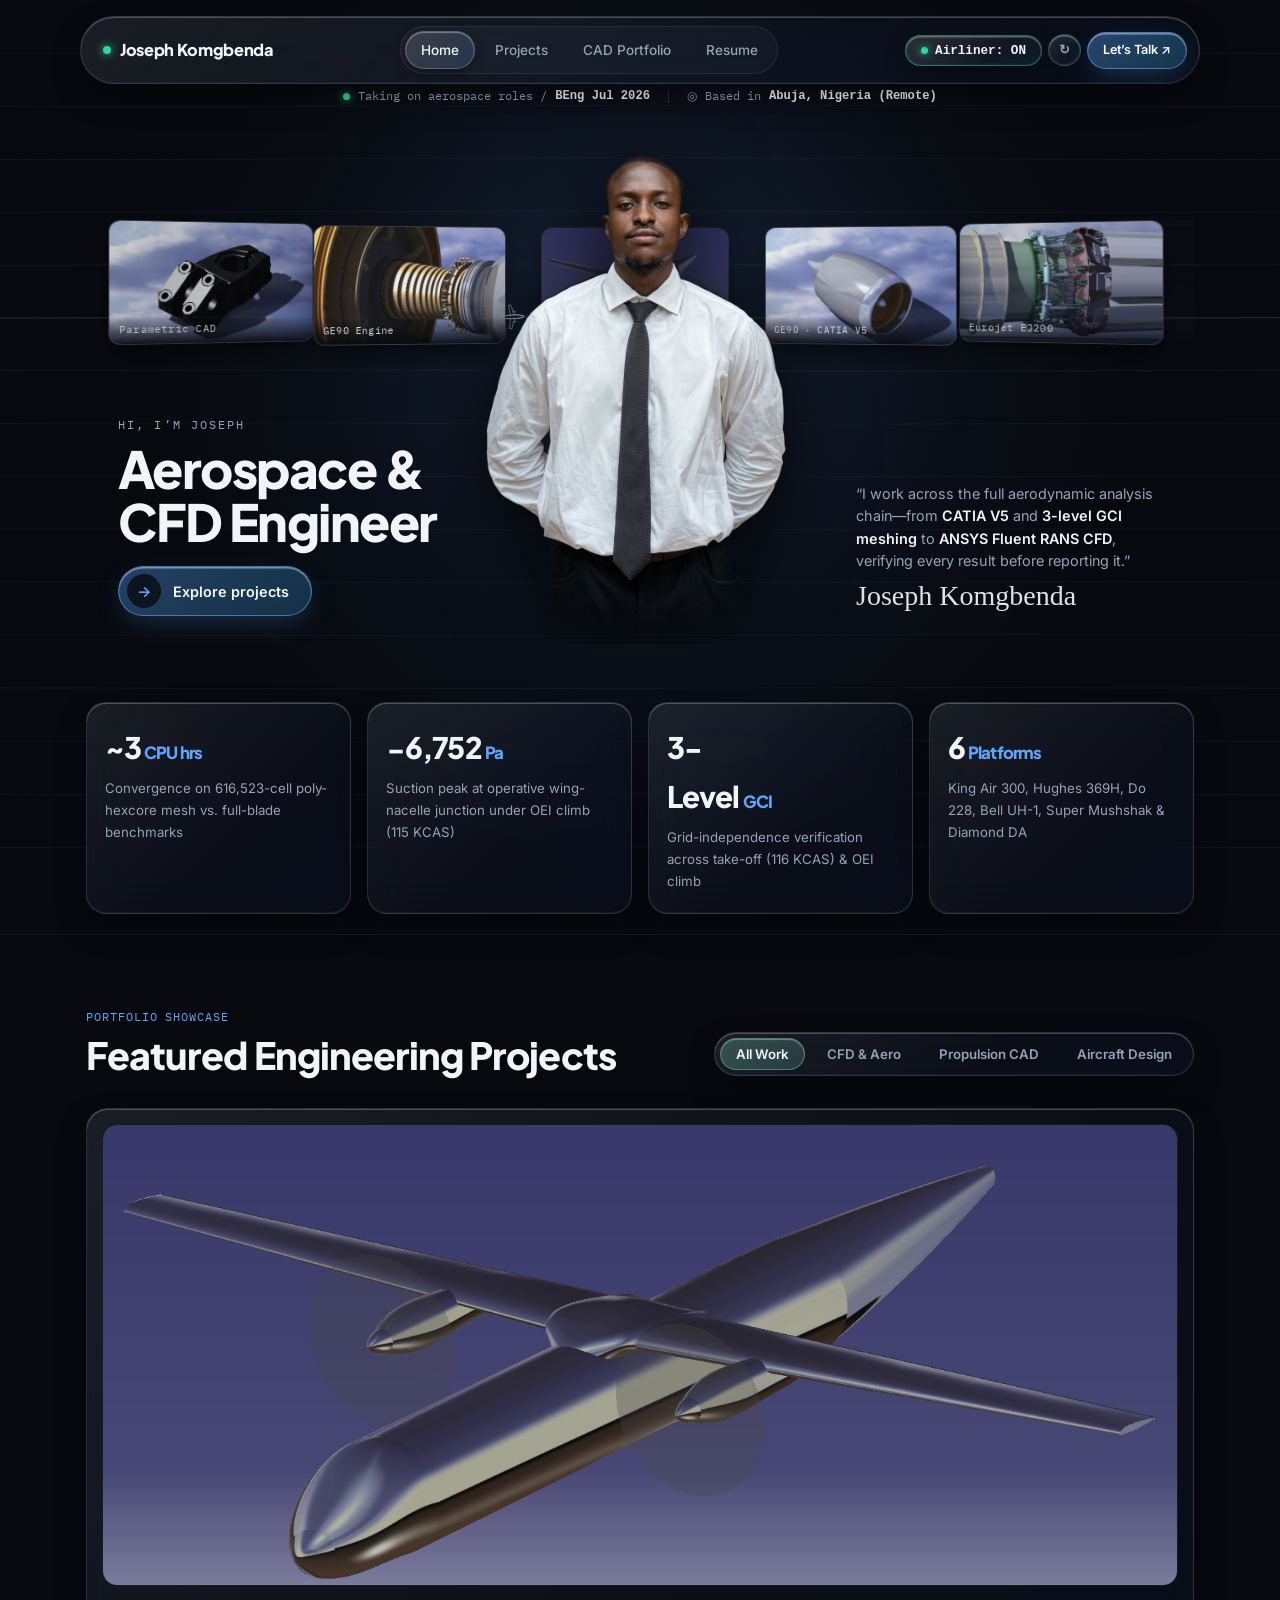
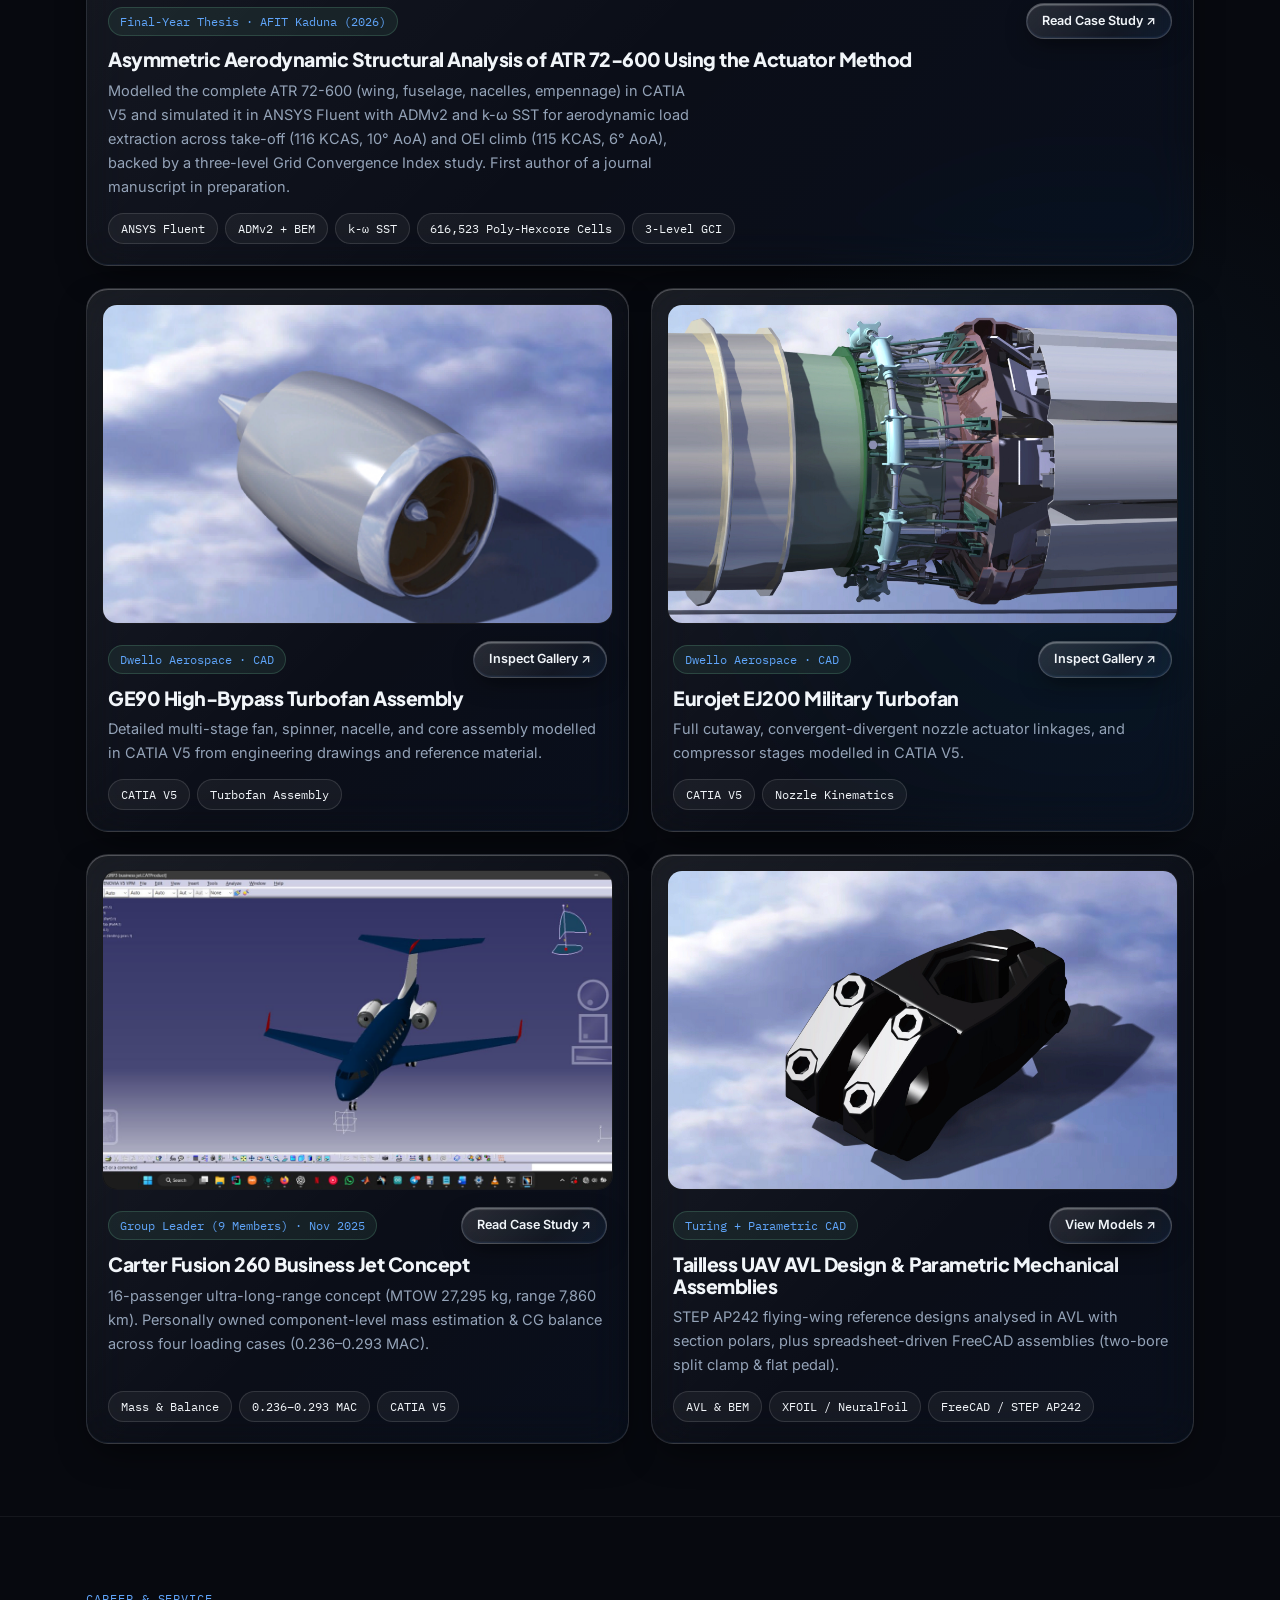
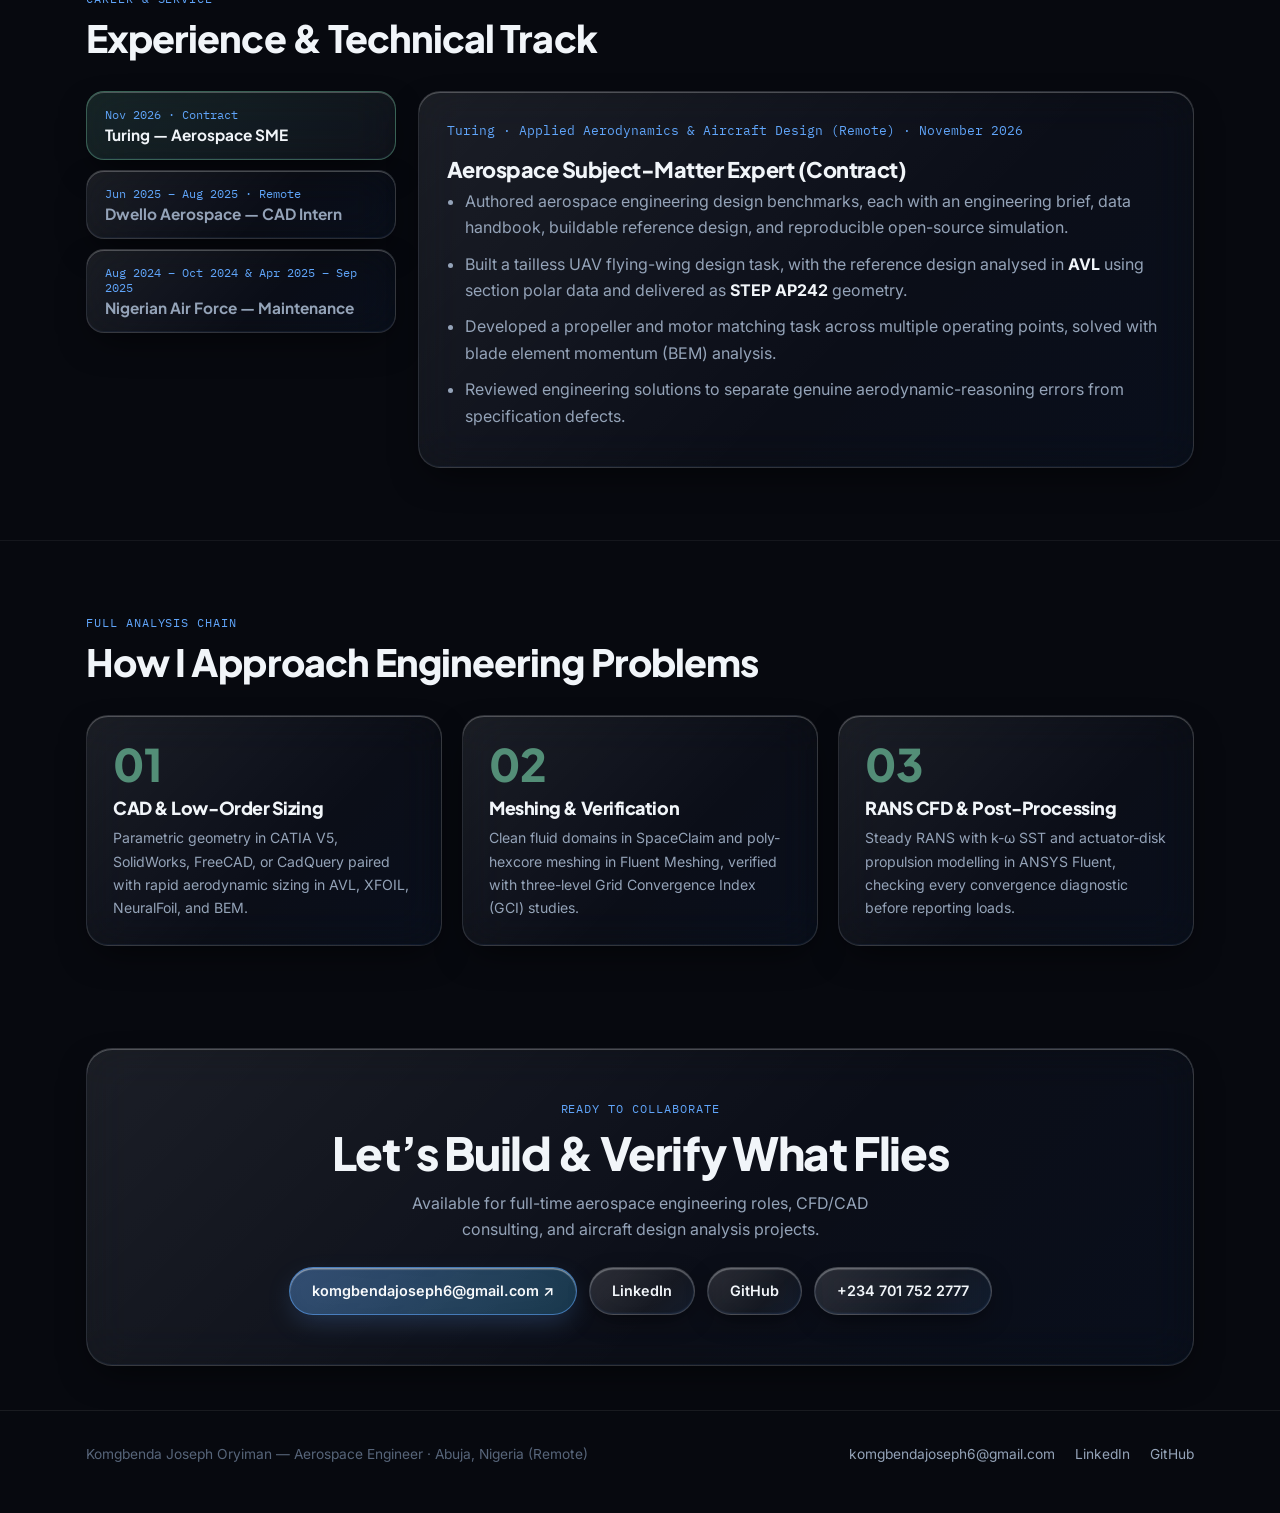
==== commit 519dd840: "Feather lower trouser edges, remove AI eval labels, label GE90 Engine card, use authentic Apollo 11 " ====
--- a/index.html
+++ b/index.html
@@ -3,8 +3,8 @@
 <head>
 <meta charset="UTF-8">
 <meta name="viewport" content="width=device-width, initial-scale=1">
-<title>Komgbenda Joseph Oryiman — Aerospace Engineer | CFD, CAD &amp; AI Model Evaluation</title>
-<meta name="description" content="Aerospace engineering portfolio of Komgbenda Joseph Oryiman: ATR 72-600 propeller slipstream CFD, AVL/XFOIL/BEM low-order aerodynamics, CATIA V5 turbofan modeling, and AI model evaluation.">
+<title>Komgbenda Joseph Oryiman — Aerospace Engineer | CFD, Aerodynamics &amp; Propulsion CAD</title>
+<meta name="description" content="Aerospace engineering portfolio of Komgbenda Joseph Oryiman: ATR 72-600 propeller slipstream CFD, AVL/XFOIL/BEM low-order aerodynamics, and CATIA V5 turbofan modeling.">
 <link rel="preconnect" href="https://fonts.googleapis.com">
 <link rel="preconnect" href="https://fonts.gstatic.com" crossorigin>
 <link href="https://fonts.googleapis.com/css2?family=Plus+Jakarta+Sans:wght@600;700;800&family=Inter:wght@400;500;600&family=IBM+Plex+Mono:wght@400;500;600&display=swap" rel="stylesheet">
@@ -36,7 +36,7 @@
       <div class="hero-top-meta">
         <span class="meta-item">
           <span class="pulse-dot"></span>
-          Taking on aerospace roles &amp; AI eval / <b>BEng Jul 2026</b>
+          Taking on aerospace roles / <b>BEng Jul 2026</b>
         </span>
         <span class="meta-divider"></span>
         <span class="meta-item">
@@ -69,9 +69,9 @@
               <img src="assets/bike brace.jpg" alt="Parametric Split Clamp">
               <span class="arc-cap">Parametric CAD</span>
             </a>
-            <a class="arc-card" href="resume.html">
-              <img src="assets/ej200-fan-detail.jpg" alt="Resume and Turing AI Eval">
-              <span class="arc-cap">Resume &amp; AI Eval</span>
+            <a class="arc-card" href="cad-portfolio.html#ge90">
+              <img src="assets/ge90-inter.jpg" alt="GE90 Engine 3D Cutout">
+              <span class="arc-cap">GE90 Engine</span>
             </a>
           </div>
         </div>
@@ -97,7 +97,7 @@
           <div class="hero-col-right">
             <p class="hero-quote">
               &ldquo;I work across the full aerodynamic analysis chain&mdash;from <b>CATIA V5</b> and
-              <b>3-level GCI meshing</b> to <b>ANSYS Fluent RANS CFD</b> and <b>AI model evaluation</b>,
+              <b>3-level GCI meshing</b> to <b>ANSYS Fluent RANS CFD</b>,
               verifying every result before reporting it.&rdquo;
             </p>
             <div class="hero-signature">Joseph Komgbenda</div>
@@ -285,13 +285,13 @@
 
         <div>
           <div class="exp-panel liquid-glass active" id="exp-turing">
-            <div class="org">Turing · AI Model Evaluation (Remote) · November 2026</div>
+            <div class="org">Turing · Applied Aerodynamics &amp; Aircraft Design (Remote) · November 2026</div>
             <h3>Aerospace Subject-Matter Expert (Contract)</h3>
             <ul>
-              <li>Authored aerospace design tasks used to evaluate and post-train frontier AI models, each with an engineering brief, data handbook, buildable reference design, and reproducible open-source simulation.</li>
+              <li>Authored aerospace engineering design benchmarks, each with an engineering brief, data handbook, buildable reference design, and reproducible open-source simulation.</li>
               <li>Built a tailless UAV flying-wing design task, with the reference design analysed in <b>AVL</b> using section polar data and delivered as <b>STEP AP242</b> geometry.</li>
               <li>Developed a propeller and motor matching task across multiple operating points, solved with blade element momentum (BEM) analysis.</li>
-              <li>Reviewed model attempts to separate genuine engineering-reasoning errors from defects in the task itself.</li>
+              <li>Reviewed engineering solutions to separate genuine aerodynamic-reasoning errors from specification defects.</li>
             </ul>
           </div>
 
@@ -349,7 +349,7 @@
     <div class="cta-box liquid-glass">
       <span class="sec-tag">Ready to Collaborate</span>
       <h2>Let’s Build &amp; Verify What Flies</h2>
-      <p>Available for full-time aerospace engineering roles, CFD/CAD consulting, and AI engineering evaluation projects.</p>
+      <p>Available for full-time aerospace engineering roles, CFD/CAD consulting, and aircraft design analysis projects.</p>
       <div class="cta-actions">
         <a class="liquid-btn primary" href="mailto:komgbendajoseph6@gmail.com">komgbendajoseph6@gmail.com ↗</a>
         <a class="liquid-btn" href="https://www.linkedin.com/in/joseph-komgbenda-38bb41287/" target="_blank" rel="noopener">LinkedIn</a>
--- a/style.css
+++ b/style.css
@@ -5,17 +5,20 @@
    ============================================================ */
 
 :root {
-  --bg: #080b10;
-  --bg-elev: #0d121a;
-  --ink: #eef2f8;
-  --muted: #8f9bb0;
-  --faint: #566276;
-
-  /* Refined, muted seafoam-sage & aero-teal palette */
-  --accent: #68b694;
-  --accent-soft: rgba(104, 182, 148, 0.22);
-  --accent-cyan: #5d9cb3;
-  --accent-dark: #07130e;
+  --bg: #07090f;
+  --bg-elev: #0c101a;
+  --ink: #f1f5f9;
+  --muted: #94a3b8;
+  --faint: #57657a;
+
+  /* Elevated Stratosphere Ice-Blue & Brushed Titanium palette */
+  --accent: #60a5fa;
+  --accent-soft: rgba(96, 165, 250, 0.22);
+  --accent-cyan: #38bdf8;
+  --accent-dark: #06101f;
+
+  /* Preserved active-status green for name dot, status dot, and SpaceX/UAV LED */
+  --status-green: #34d399;
 
   /* Preserved original fonts */
   --font-display: "Plus Jakarta Sans", -apple-system, BlinkMacSystemFont, sans-serif;
@@ -36,8 +39,8 @@
 body {
   margin: 0;
   background:
-    radial-gradient(700px circle at 50% 10%, rgba(104, 182, 148, 0.08), transparent 65%),
-    radial-gradient(600px circle at 85% 45%, rgba(93, 156, 179, 0.06), transparent 65%),
+    radial-gradient(750px circle at 50% 8%, rgba(96, 165, 250, 0.085), transparent 65%),
+    radial-gradient(620px circle at 85% 45%, rgba(56, 189, 248, 0.055), transparent 65%),
     var(--bg);
   color: var(--ink);
   font-family: var(--font-body);
@@ -95,14 +98,14 @@
    ============================================================ */
 .liquid-glass {
   position: relative;
-  background: linear-gradient(135deg, rgba(255,255,255,0.08) 0%, rgba(255,255,255,0.025) 60%, rgba(104,182,148,0.035) 100%);
-  backdrop-filter: blur(22px) saturate(165%);
-  -webkit-backdrop-filter: blur(22px) saturate(165%);
-  border: 1px solid rgba(255, 255, 255, 0.12);
+  background: linear-gradient(135deg, rgba(255,255,255,0.085) 0%, rgba(255,255,255,0.025) 60%, rgba(96,165,250,0.04) 100%);
+  backdrop-filter: blur(22px) saturate(170%);
+  -webkit-backdrop-filter: blur(22px) saturate(170%);
+  border: 1px solid rgba(255, 255, 255, 0.13);
   box-shadow:
-    0 14px 36px -12px rgba(0, 0, 0, 0.65),
-    inset 0 1px 0.5px rgba(255, 255, 255, 0.22),
-    inset 0 -1px 1px rgba(104, 182, 148, 0.08);
+    0 14px 36px -12px rgba(0, 0, 0, 0.68),
+    inset 0 1px 0.5px rgba(255, 255, 255, 0.24),
+    inset 0 -1px 1px rgba(96, 165, 250, 0.08);
   transition: transform 0.28s cubic-bezier(0.2, 0.8, 0.2, 1),
               box-shadow 0.28s cubic-bezier(0.2, 0.8, 0.2, 1),
               border-color 0.28s ease,
@@ -115,7 +118,7 @@
   position: absolute;
   inset: 0;
   background: radial-gradient(280px circle at var(--gx, -999px) var(--gy, -999px),
-              rgba(104, 182, 148, 0.16),
+              rgba(96, 165, 250, 0.16),
               rgba(255, 255, 255, 0.05) 45%,
               transparent 70%);
   opacity: 0;
@@ -138,14 +141,14 @@
   color: var(--ink);
   cursor: pointer;
   overflow: hidden;
-  background: linear-gradient(135deg, rgba(255,255,255,0.12) 0%, rgba(255,255,255,0.03) 65%, rgba(104,182,148,0.08) 100%);
+  background: linear-gradient(135deg, rgba(255,255,255,0.12) 0%, rgba(255,255,255,0.03) 65%, rgba(96,165,250,0.08) 100%);
   backdrop-filter: blur(20px) saturate(180%);
   -webkit-backdrop-filter: blur(20px) saturate(180%);
   border: 1px solid rgba(255, 255, 255, 0.18);
   box-shadow:
     0 8px 24px -6px rgba(0, 0, 0, 0.6),
     inset 0 1.5px 1px rgba(255, 255, 255, 0.32),
-    inset 0 -1px 2px rgba(104, 182, 148, 0.14);
+    inset 0 -1px 2px rgba(96, 165, 250, 0.14);
   transition: all 0.26s cubic-bezier(0.2, 0.85, 0.25, 1.15);
   text-decoration: none;
 }
@@ -160,26 +163,26 @@
 }
 .liquid-btn:hover {
   transform: translateY(-2px);
-  border-color: rgba(104, 182, 148, 0.5);
+  border-color: rgba(96, 165, 250, 0.52);
   box-shadow:
-    0 14px 30px -8px rgba(104, 182, 148, 0.22),
+    0 14px 30px -8px rgba(96, 165, 250, 0.24),
     inset 0 1.5px 1.5px rgba(255, 255, 255, 0.45),
-    inset 0 -1.5px 3px rgba(104, 182, 148, 0.25);
+    inset 0 -1.5px 3px rgba(96, 165, 250, 0.25);
   text-decoration: none;
 }
 .liquid-btn:hover::before { opacity: 1; }
 
 .liquid-btn.primary {
-  background: linear-gradient(135deg, rgba(104, 182, 148, 0.38) 0%, rgba(93, 156, 179, 0.24) 100%);
-  color: #f3faf7;
-  border-color: rgba(104, 182, 148, 0.55);
+  background: linear-gradient(135deg, rgba(96, 165, 250, 0.36) 0%, rgba(56, 189, 248, 0.22) 100%);
+  color: #f8fafc;
+  border-color: rgba(96, 165, 250, 0.58);
   box-shadow:
-    0 10px 28px -6px rgba(104, 182, 148, 0.25),
+    0 10px 28px -6px rgba(96, 165, 250, 0.26),
     inset 0 1.5px 1px rgba(255, 255, 255, 0.45);
 }
 .liquid-btn.primary:hover {
-  background: linear-gradient(135deg, rgba(104, 182, 148, 0.52) 0%, rgba(93, 156, 179, 0.36) 100%);
-  border-color: rgba(104, 182, 148, 0.8);
+  background: linear-gradient(135deg, rgba(96, 165, 250, 0.5) 0%, rgba(56, 189, 248, 0.34) 100%);
+  border-color: rgba(96, 165, 250, 0.85);
 }
 
 .liquid-btn.sm {
@@ -203,11 +206,11 @@
 }
 .uav-toggle-btn[aria-pressed="true"] {
   color: var(--ink);
-  border-color: rgba(104, 182, 148, 0.42);
+  border-color: rgba(52, 211, 153, 0.45);
 }
 .uav-toggle-btn[aria-pressed="true"] .uav-led {
-  background: var(--accent);
-  box-shadow: 0 0 8px var(--accent);
+  background: var(--status-green);
+  box-shadow: 0 0 9px var(--status-green);
 }
 
 /* Tactile visual glass-tap shockwave ring at click coordinates */
@@ -220,17 +223,17 @@
   border-radius: 50%;
   pointer-events: none;
   z-index: 9999;
-  border: 1.5px solid rgba(104, 182, 148, 0.85);
-  box-shadow: 0 0 14px rgba(104, 182, 148, 0.55), inset 0 0 8px rgba(255, 255, 255, 0.65);
-  animation: glassTapWave 0.46s cubic-bezier(0.16, 1, 0.3, 1) forwards;
+  border: 1.5px solid rgba(96, 165, 250, 0.75);
+  box-shadow: 0 0 12px rgba(96, 165, 250, 0.45), inset 0 0 6px rgba(255, 255, 255, 0.6);
+  animation: glassTapWave 0.42s cubic-bezier(0.16, 1, 0.3, 1) forwards;
 }
 @keyframes glassTapWave {
   0% {
     transform: scale(0.4);
-    opacity: 0.95;
+    opacity: 0.85;
   }
   100% {
-    transform: scale(4.2);
+    transform: scale(3.8);
     opacity: 0;
   }
 }
@@ -269,8 +272,8 @@
   width: 8px;
   height: 8px;
   border-radius: 50%;
-  background: var(--accent);
-  box-shadow: 0 0 10px var(--accent);
+  background: var(--status-green);
+  box-shadow: 0 0 10px var(--status-green);
 }
 
 .nav-tabs {
@@ -301,7 +304,7 @@
 }
 .nav-tab.active, .nav-tab[aria-current="page"] {
   color: var(--ink);
-  background: linear-gradient(135deg, rgba(255,255,255,0.14) 0%, rgba(104,182,148,0.16) 100%);
+  background: linear-gradient(135deg, rgba(255,255,255,0.14) 0%, rgba(96,165,250,0.18) 100%);
   border: 1px solid rgba(255, 255, 255, 0.22);
   box-shadow:
     0 6px 14px -4px rgba(0, 0, 0, 0.5),
@@ -345,8 +348,8 @@
   width: 7px;
   height: 7px;
   border-radius: 50%;
-  background: var(--accent);
-  box-shadow: 0 0 10px var(--accent);
+  background: var(--status-green);
+  box-shadow: 0 0 10px var(--status-green);
 }
 
 /* Open, spacious panoramic stage (no heavy outer box clutter) */
@@ -360,7 +363,7 @@
   border-radius: 28px;
   padding: 28px 32px 28px;
   background:
-    radial-gradient(480px circle at 50% 42%, rgba(104, 182, 148, 0.10), transparent 72%);
+    radial-gradient(480px circle at 50% 42%, rgba(96, 165, 250, 0.10), transparent 72%);
 }
 
 /* 3D Curved Rolling Panorama of Project Screens Floating Behind the Portrait */
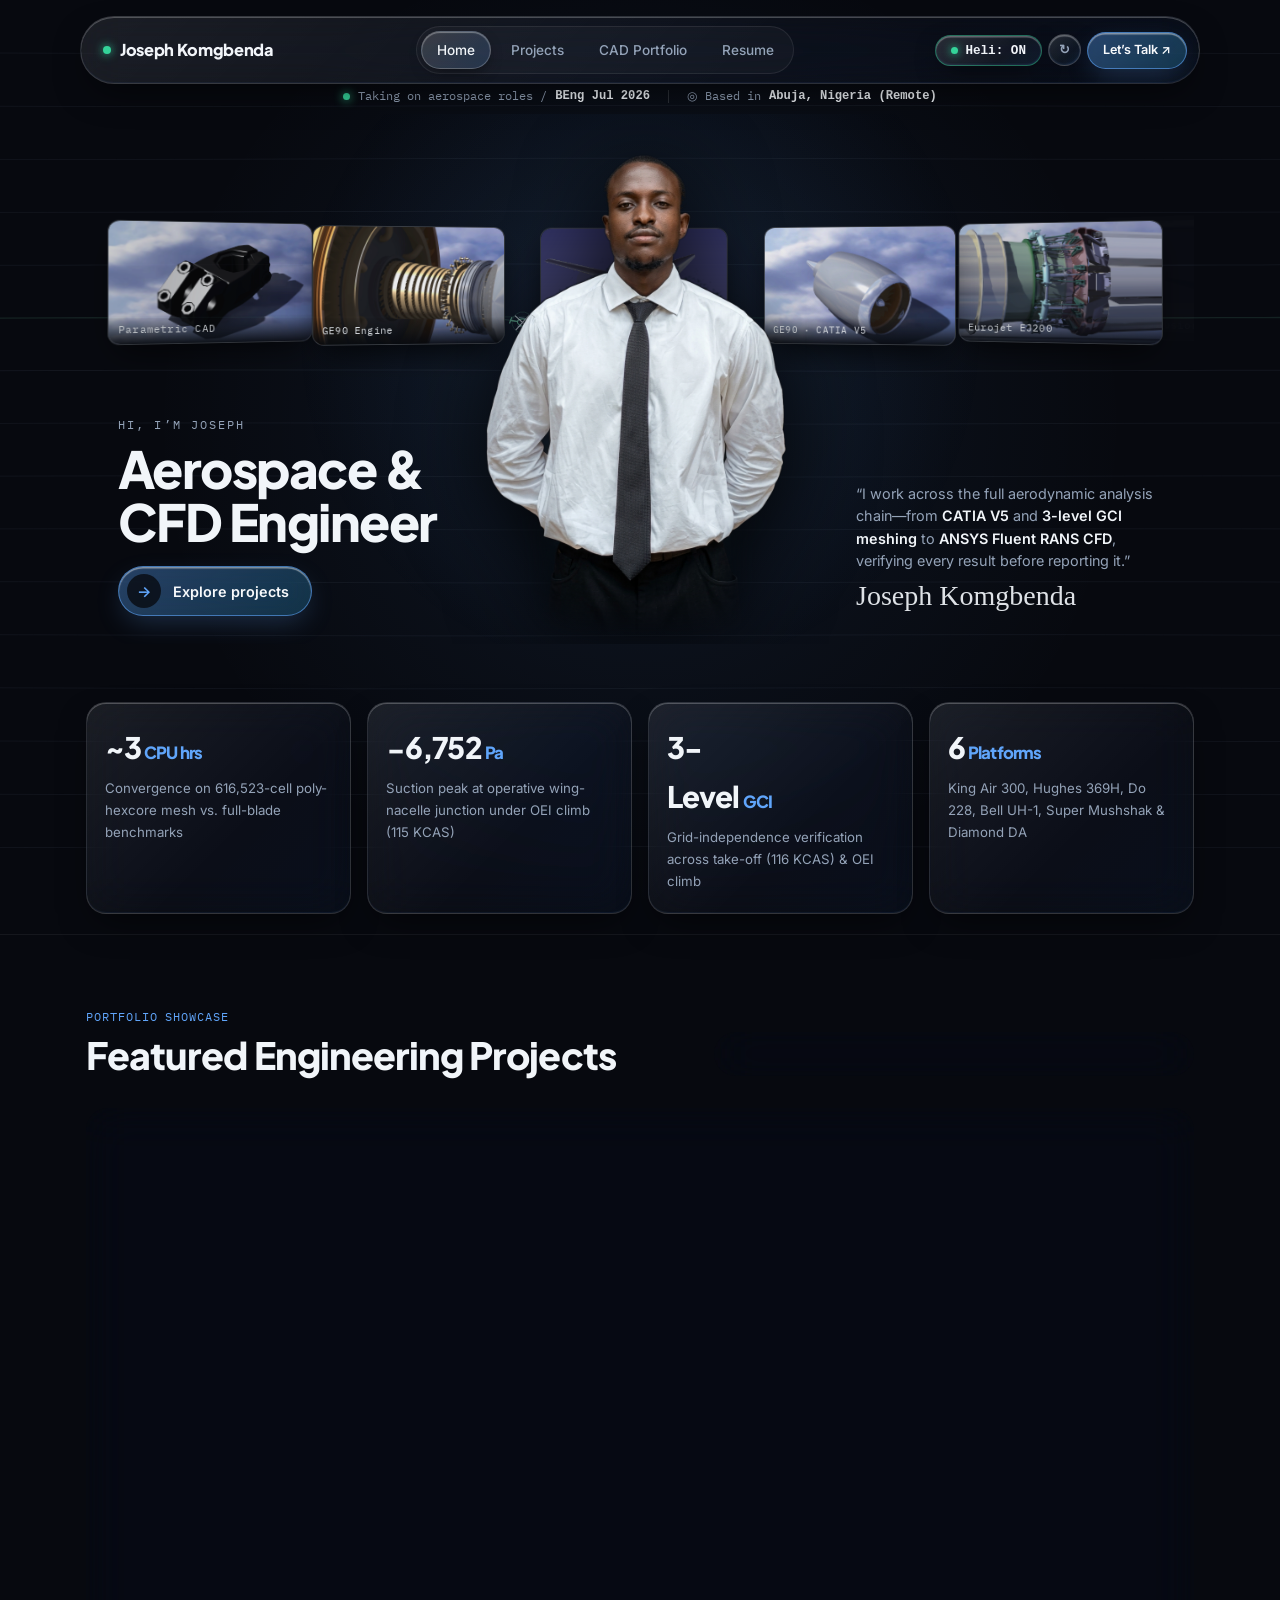
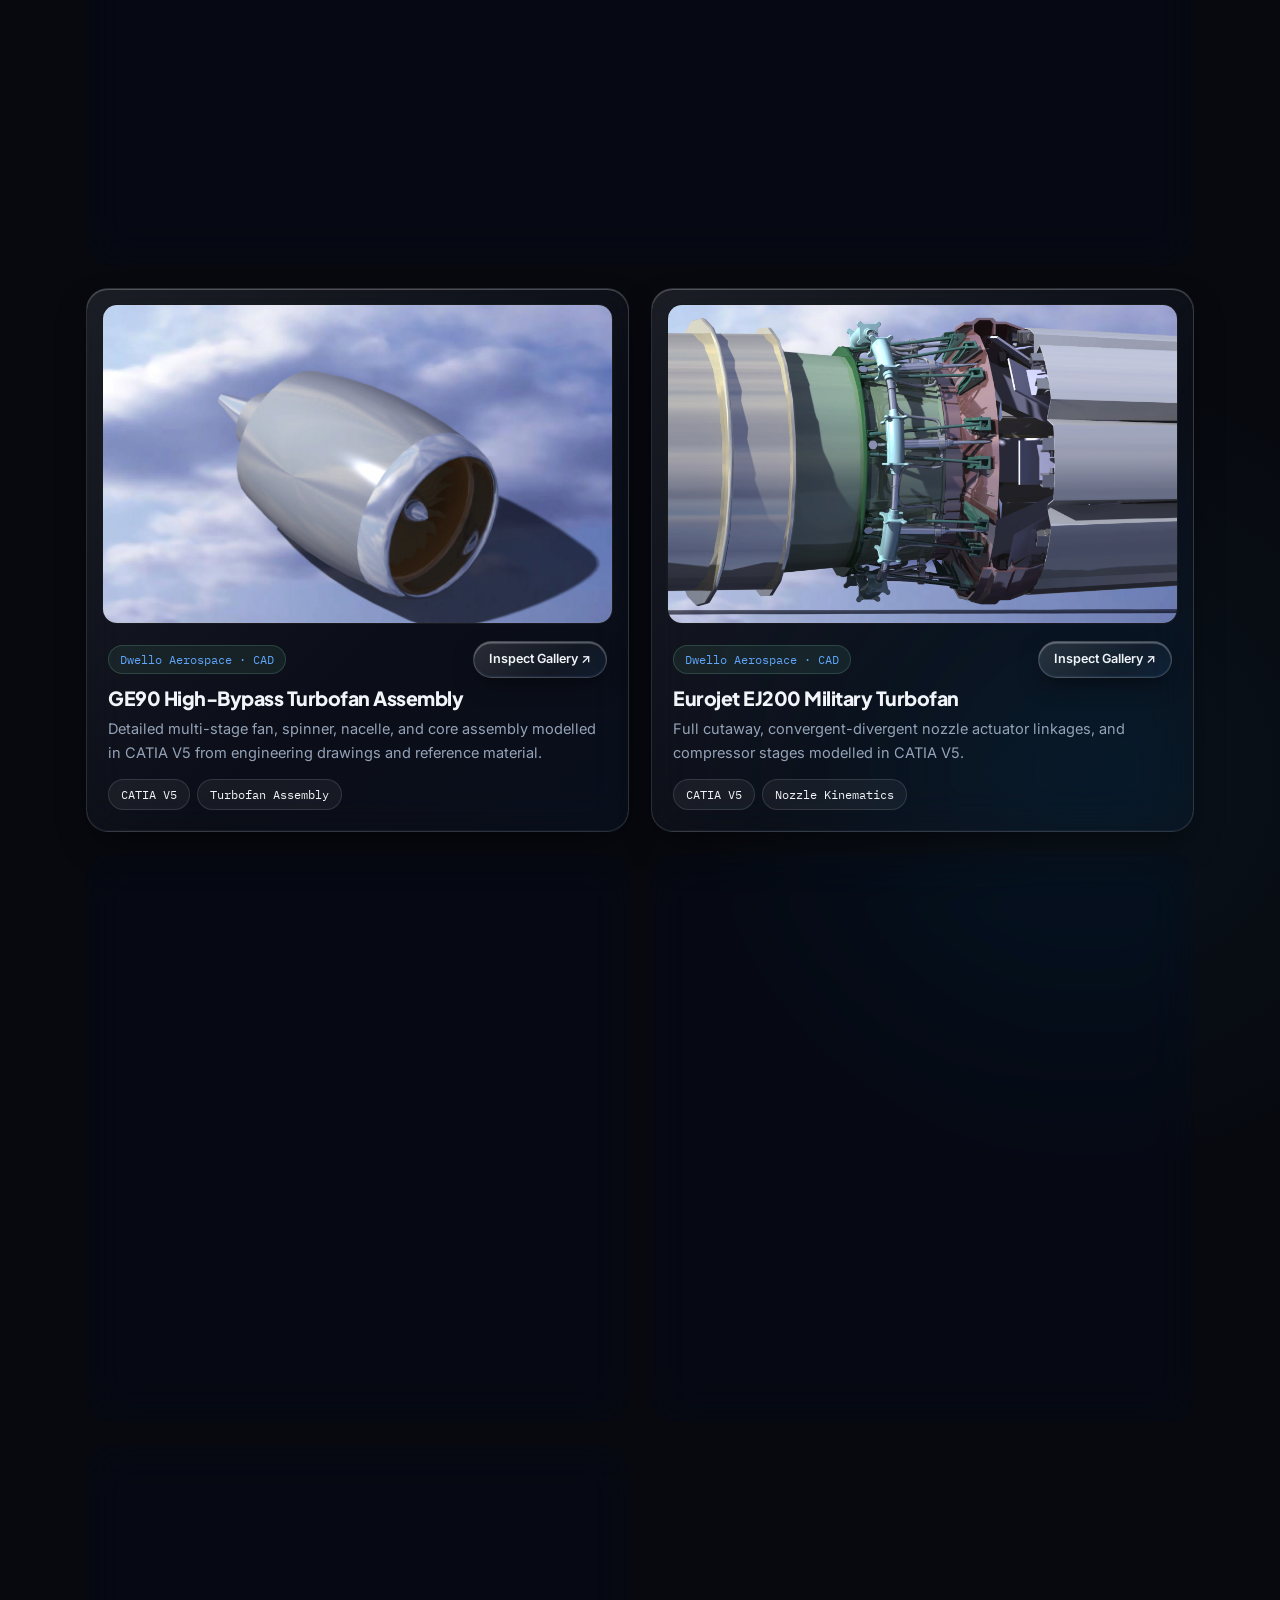
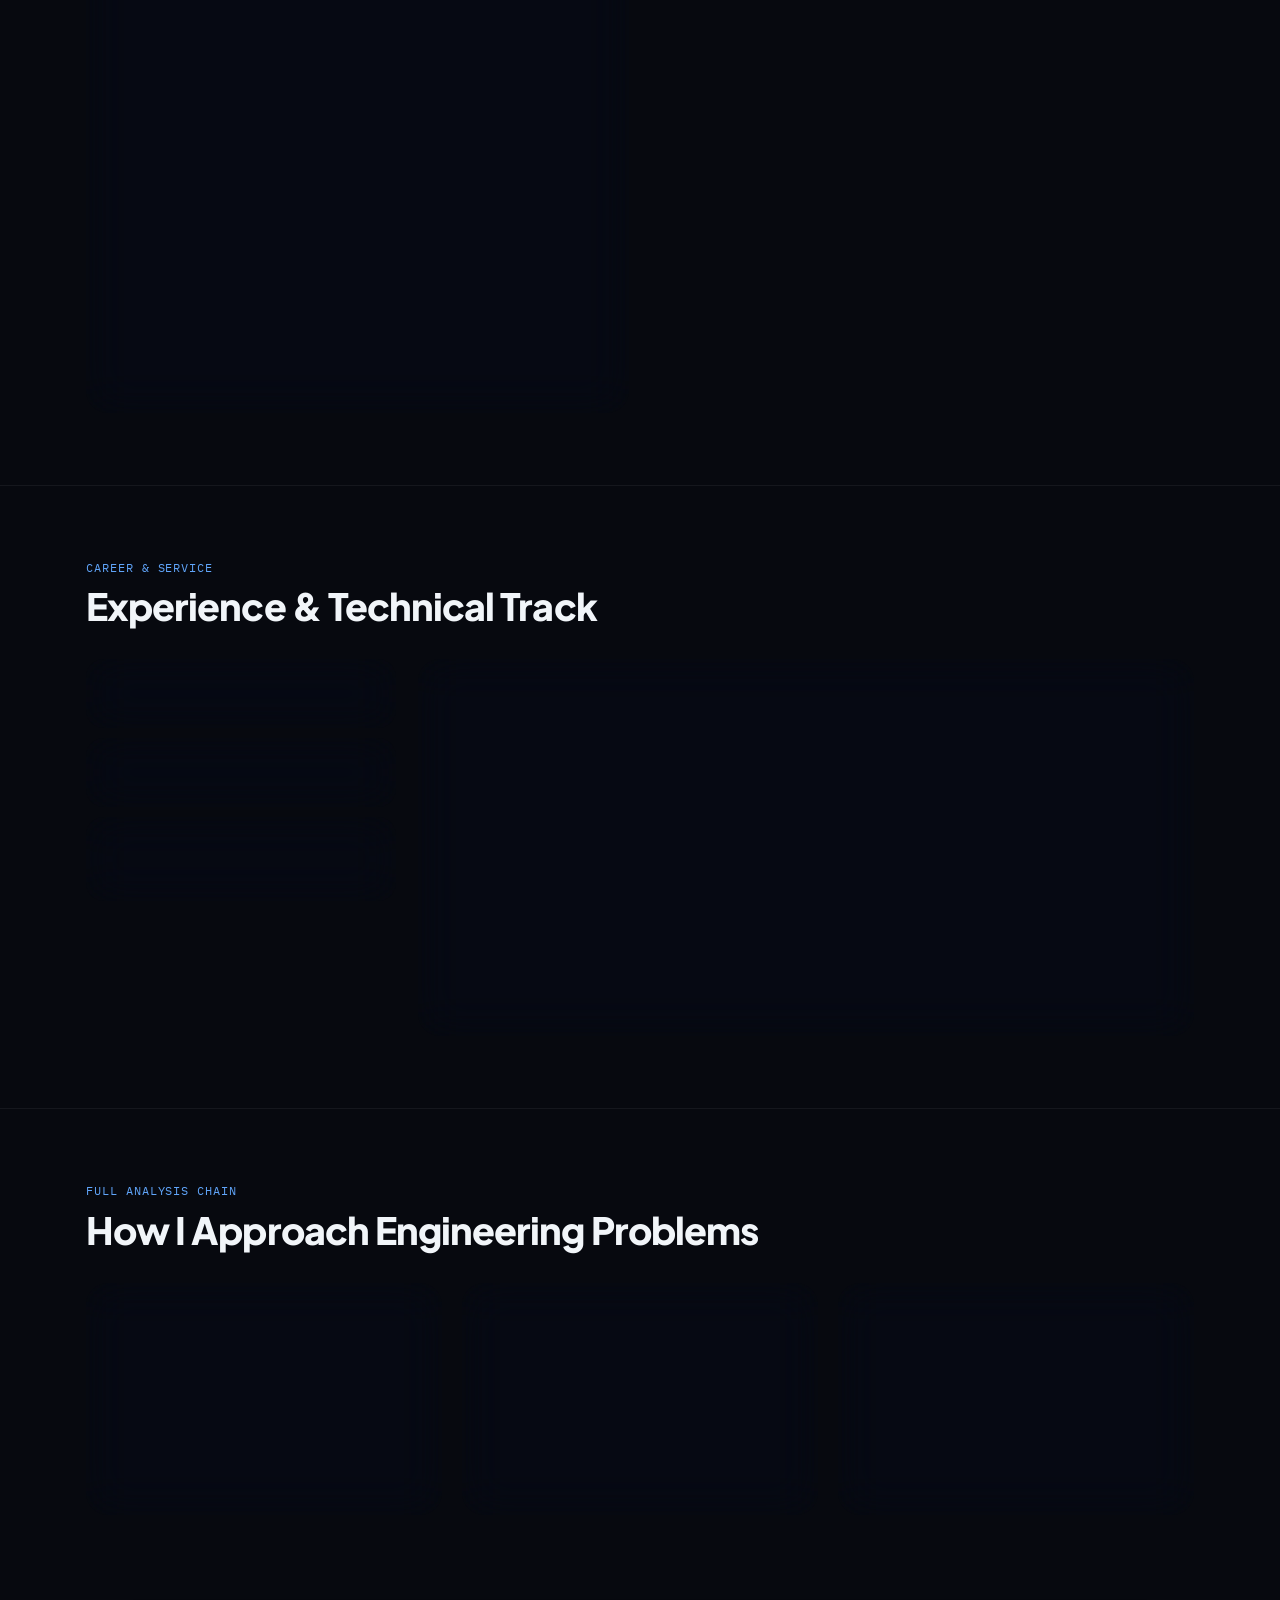
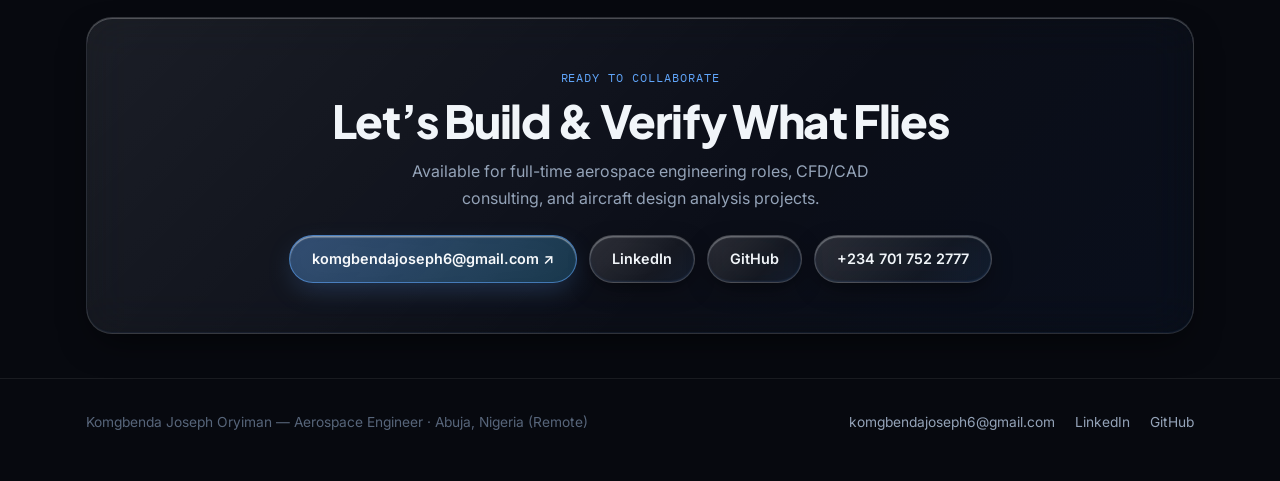
==== commit d1e0753a: "Add Tailless UAV wing mesh, shaded surface, and reflexed airfoil comparison images with dedicated pr" ====
--- a/index.html
+++ b/index.html
@@ -238,19 +238,38 @@
 
         <article class="proj-card liquid-glass" data-cat="cfd">
           <div class="proj-thumb">
-            <img src="assets/bike brace.jpg" alt="Parametric FreeCAD and Mechanical Assemblies">
-          </div>
-          <div class="proj-body">
-            <div class="proj-meta">
-              <span class="proj-tag">Turing + Parametric CAD</span>
+            <img src="assets/uav-wing-mesh.jpg" alt="Tailless UAV 960-quad-panel aerodynamic mesh">
+          </div>
+          <div class="proj-body">
+            <div class="proj-meta">
+              <span class="proj-tag">Turing · Applied Aerodynamics</span>
+              <a class="liquid-btn sm" href="project-uav.html">Read Case Study ↗</a>
+            </div>
+            <h3>Tailless UAV AVL &amp; BEM Propeller Matching</h3>
+            <p>1.80 m swept tailless flying-wing reference design (E186 / MH49 reflexed airfoils, &minus;4.5&deg; washout, 960 quad panels) analysed in AVL with section polars and delivered as STEP AP242.</p>
+            <div class="chip-list">
+              <span class="glass-chip">AVL &amp; BEM</span>
+              <span class="glass-chip">E186 / MH49 Airfoils</span>
+              <span class="glass-chip">STEP AP242</span>
+            </div>
+          </div>
+        </article>
+
+        <article class="proj-card liquid-glass" data-cat="cad">
+          <div class="proj-thumb">
+            <img src="assets/bike brace.jpg" alt="Parametric FreeCAD Mechanical Assemblies">
+          </div>
+          <div class="proj-body">
+            <div class="proj-meta">
+              <span class="proj-tag">Parametric Mechanical CAD · FreeCAD</span>
               <a class="liquid-btn sm" href="cad-portfolio.html#side-quests">View Models ↗</a>
             </div>
-            <h3>Tailless UAV AVL Design &amp; Parametric Mechanical Assemblies</h3>
-            <p>STEP AP242 flying-wing reference designs analysed in AVL with section polars, plus spreadsheet-driven FreeCAD assemblies (two-bore split clamp &amp; flat pedal).</p>
-            <div class="chip-list">
-              <span class="glass-chip">AVL &amp; BEM</span>
-              <span class="glass-chip">XFOIL / NeuralFoil</span>
-              <span class="glass-chip">FreeCAD / STEP AP242</span>
+            <h3>Parametric Bike Brace &amp; Bearing-Mounted Flat Pedal</h3>
+            <p>Spreadsheet-driven PartDesign solids and A3 ISO 2768-m production drawings in FreeCAD: a 6061-T6 two-bore split clamp and a 20-insert stainless-steel pedal assembly.</p>
+            <div class="chip-list">
+              <span class="glass-chip">FreeCAD</span>
+              <span class="glass-chip">Spreadsheet Parametric</span>
+              <span class="glass-chip">ISO 2768-m</span>
             </div>
           </div>
         </article>
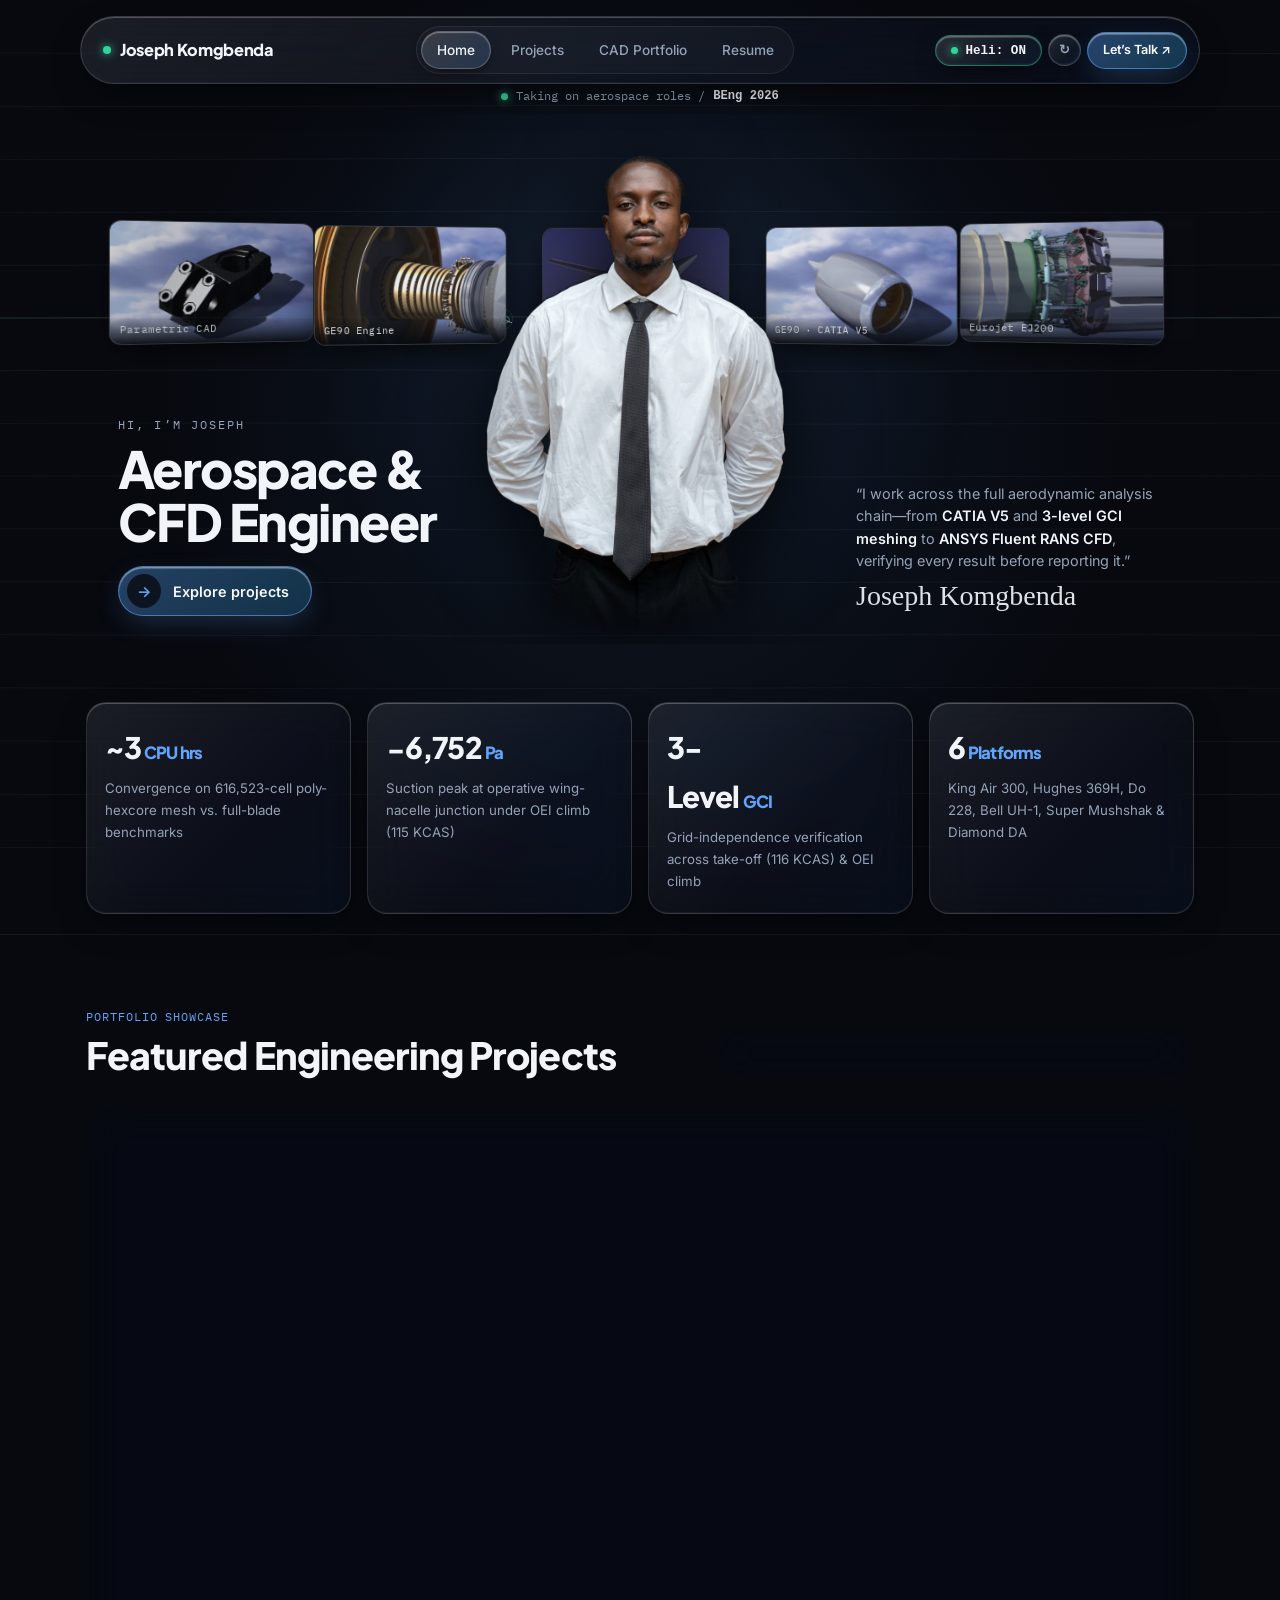
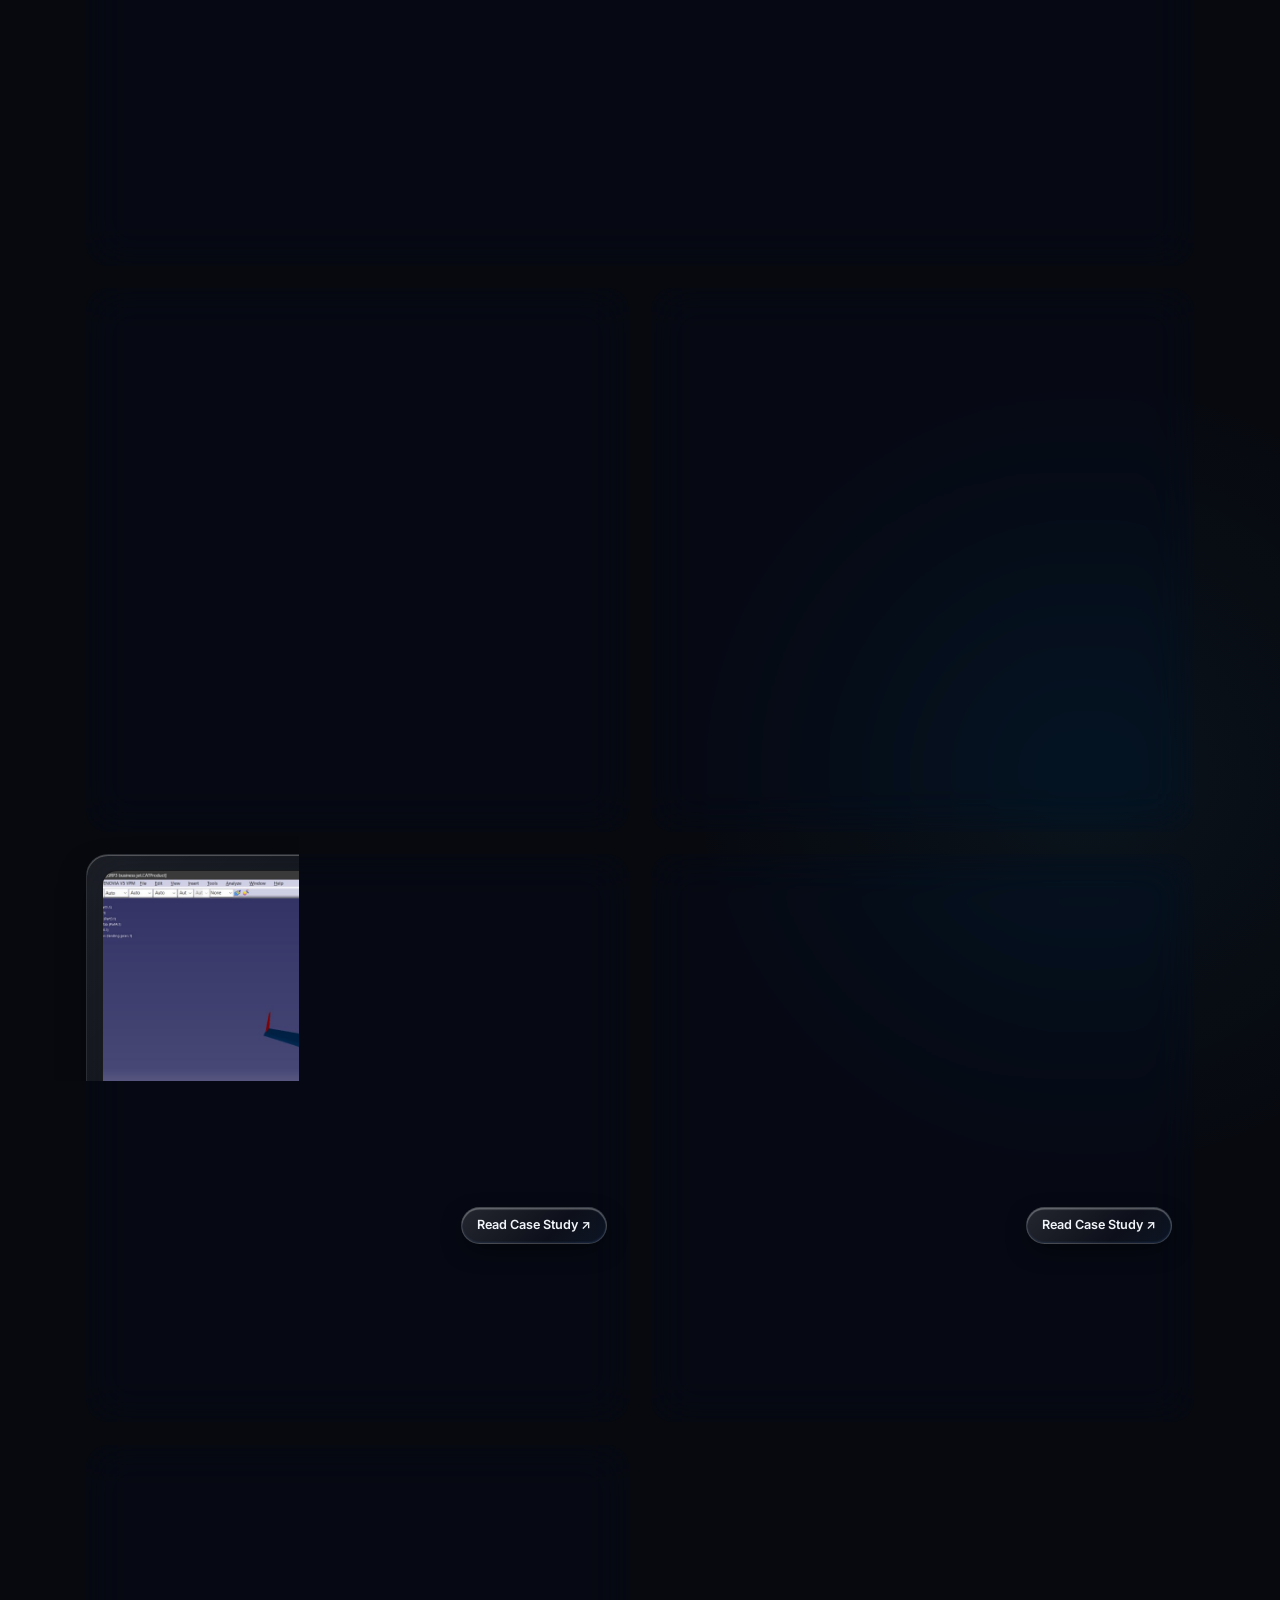
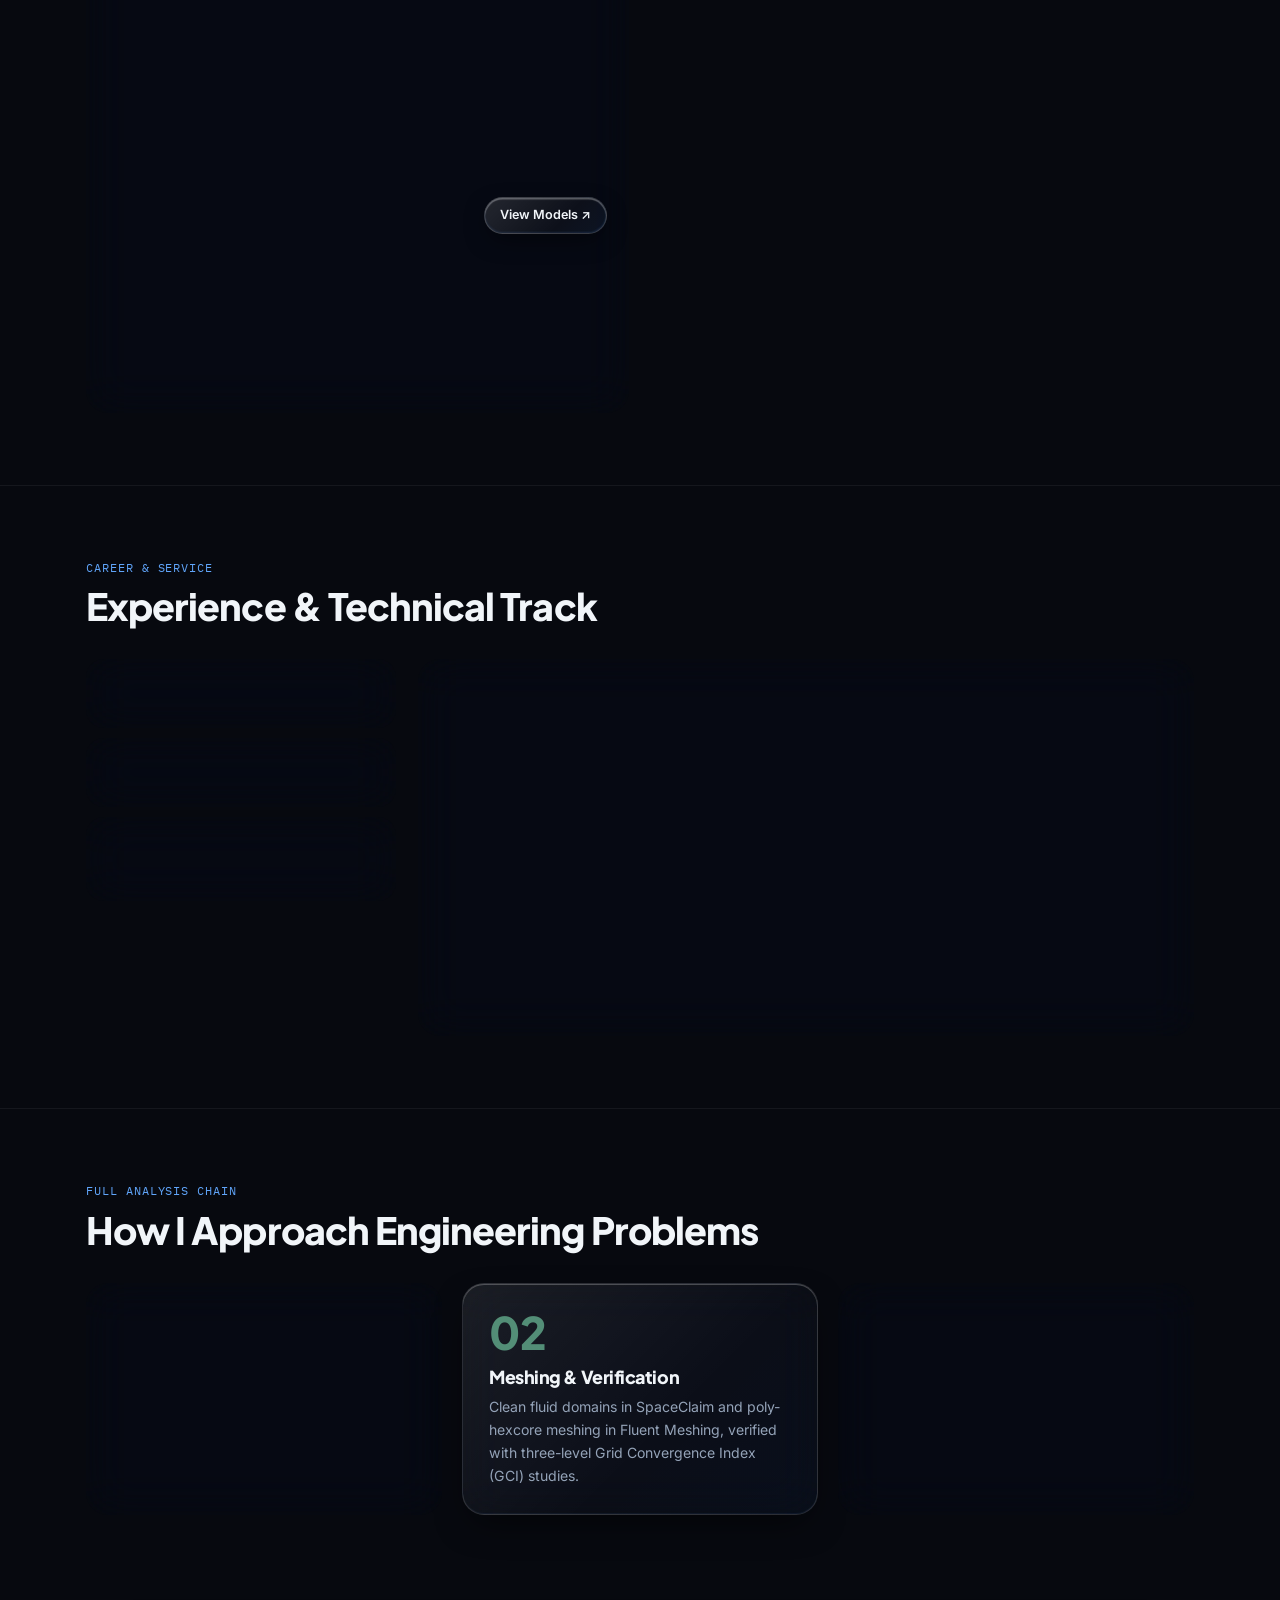
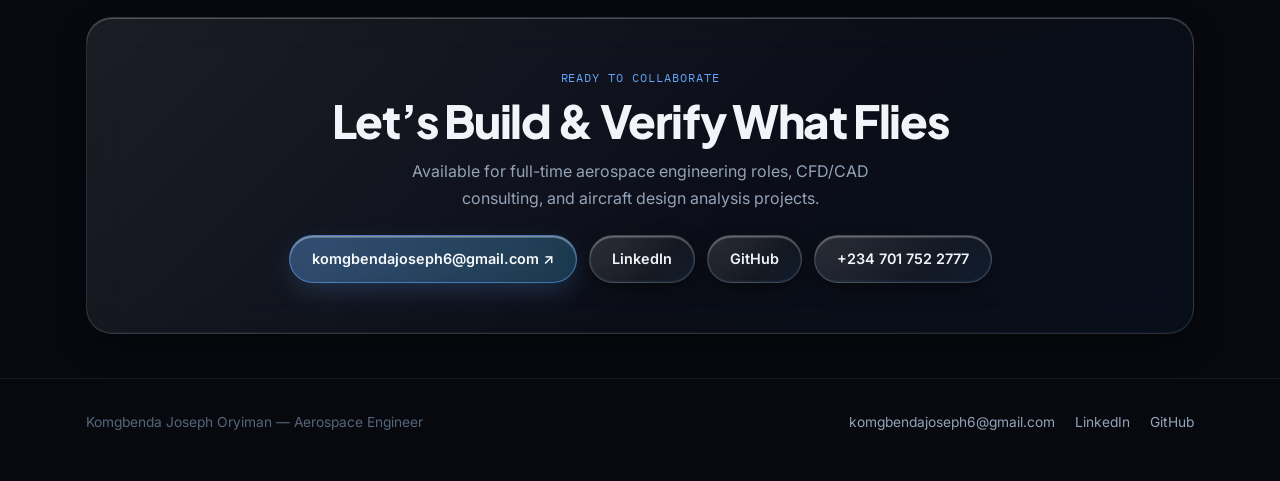
==== commit 5d9cc495: "Remove location from landing page and center Taking on aerospace roles / BEng 2026" ====
--- a/index.html
+++ b/index.html
@@ -36,12 +36,7 @@
       <div class="hero-top-meta">
         <span class="meta-item">
           <span class="pulse-dot"></span>
-          Taking on aerospace roles / <b>BEng Jul 2026</b>
-        </span>
-        <span class="meta-divider"></span>
-        <span class="meta-item">
-          <span>&#9678;</span>
-          Based in <b>Abuja, Nigeria (Remote)</b>
+          Taking on aerospace roles / <b>BEng 2026</b>
         </span>
       </div>
 
@@ -380,7 +375,7 @@
 
   <footer class="site-footer">
     <div class="wrap footer-inner">
-      <p>Komgbenda Joseph Oryiman &mdash; Aerospace Engineer · Abuja, Nigeria (Remote)</p>
+      <p>Komgbenda Joseph Oryiman &mdash; Aerospace Engineer</p>
       <div class="footer-links">
         <a href="mailto:komgbendajoseph6@gmail.com">komgbendajoseph6@gmail.com</a>
         <a href="https://www.linkedin.com/in/joseph-komgbenda-38bb41287/" target="_blank" rel="noopener">LinkedIn</a>
